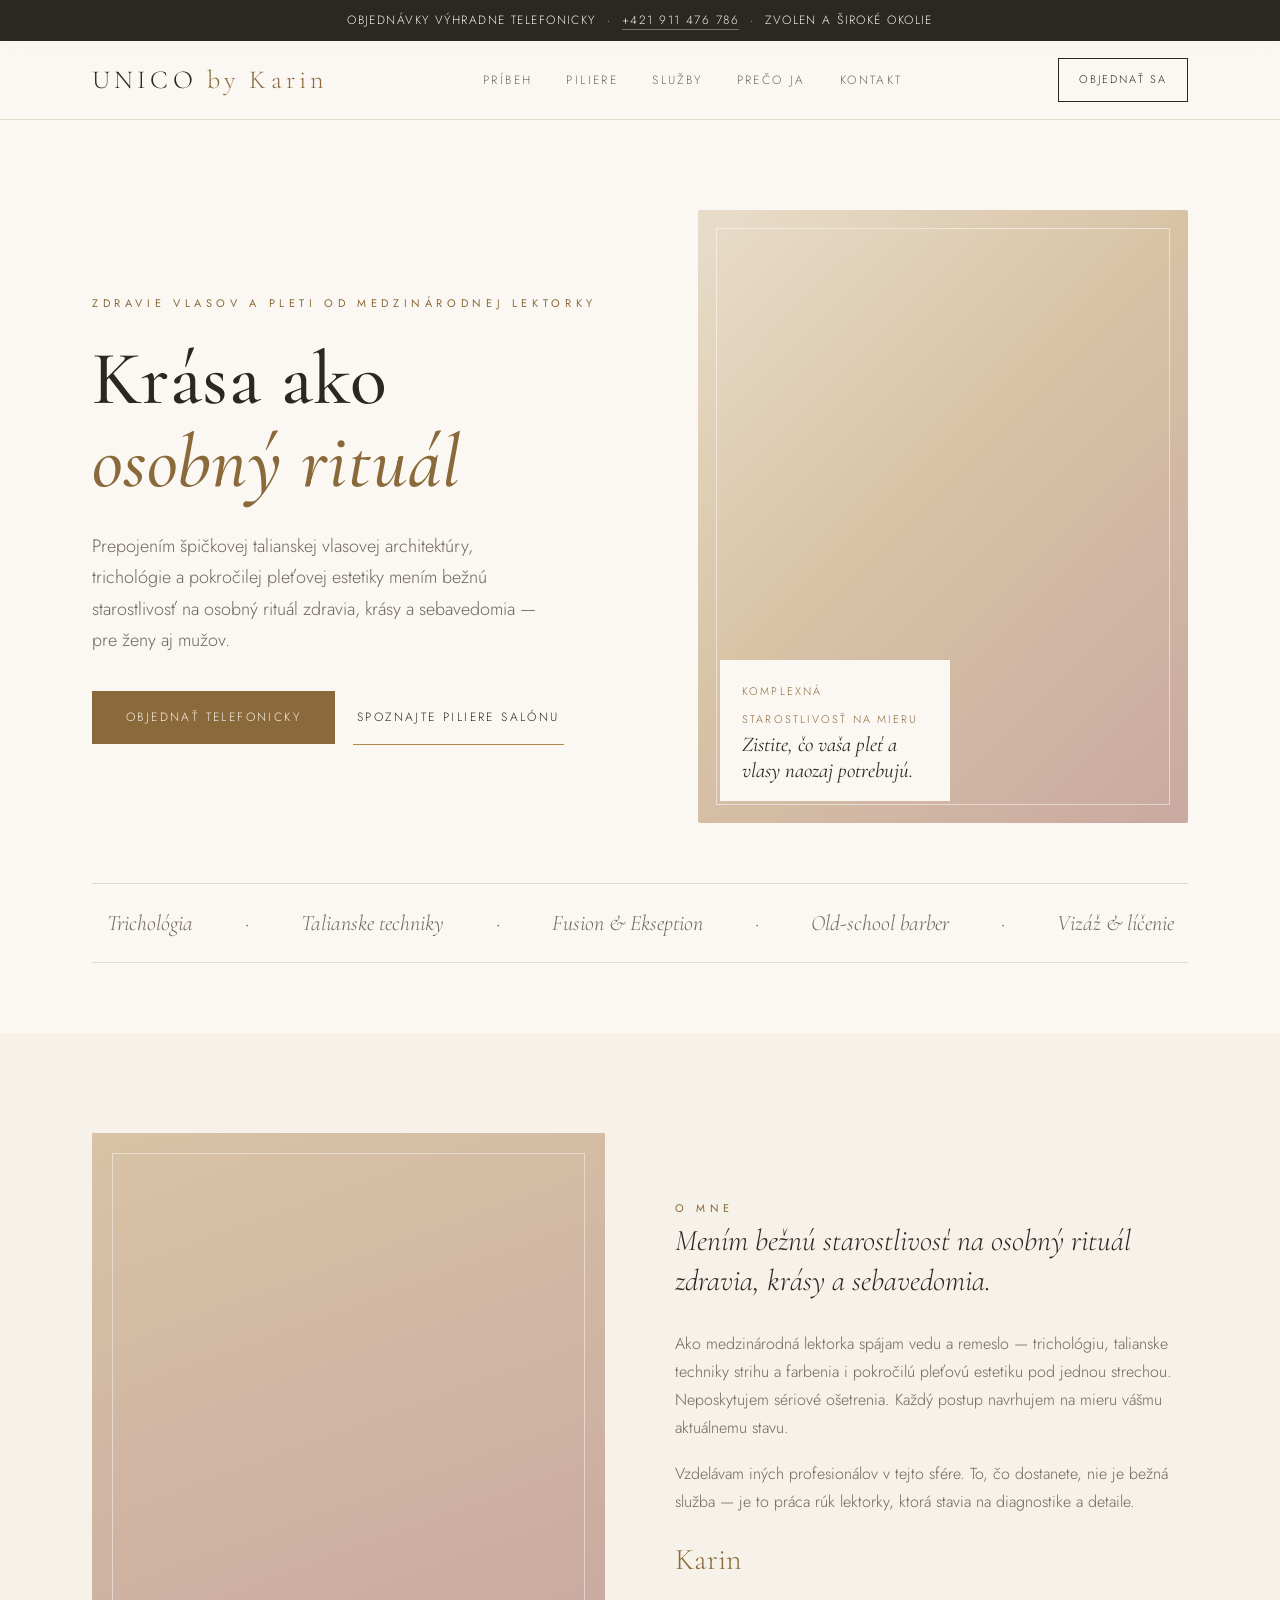
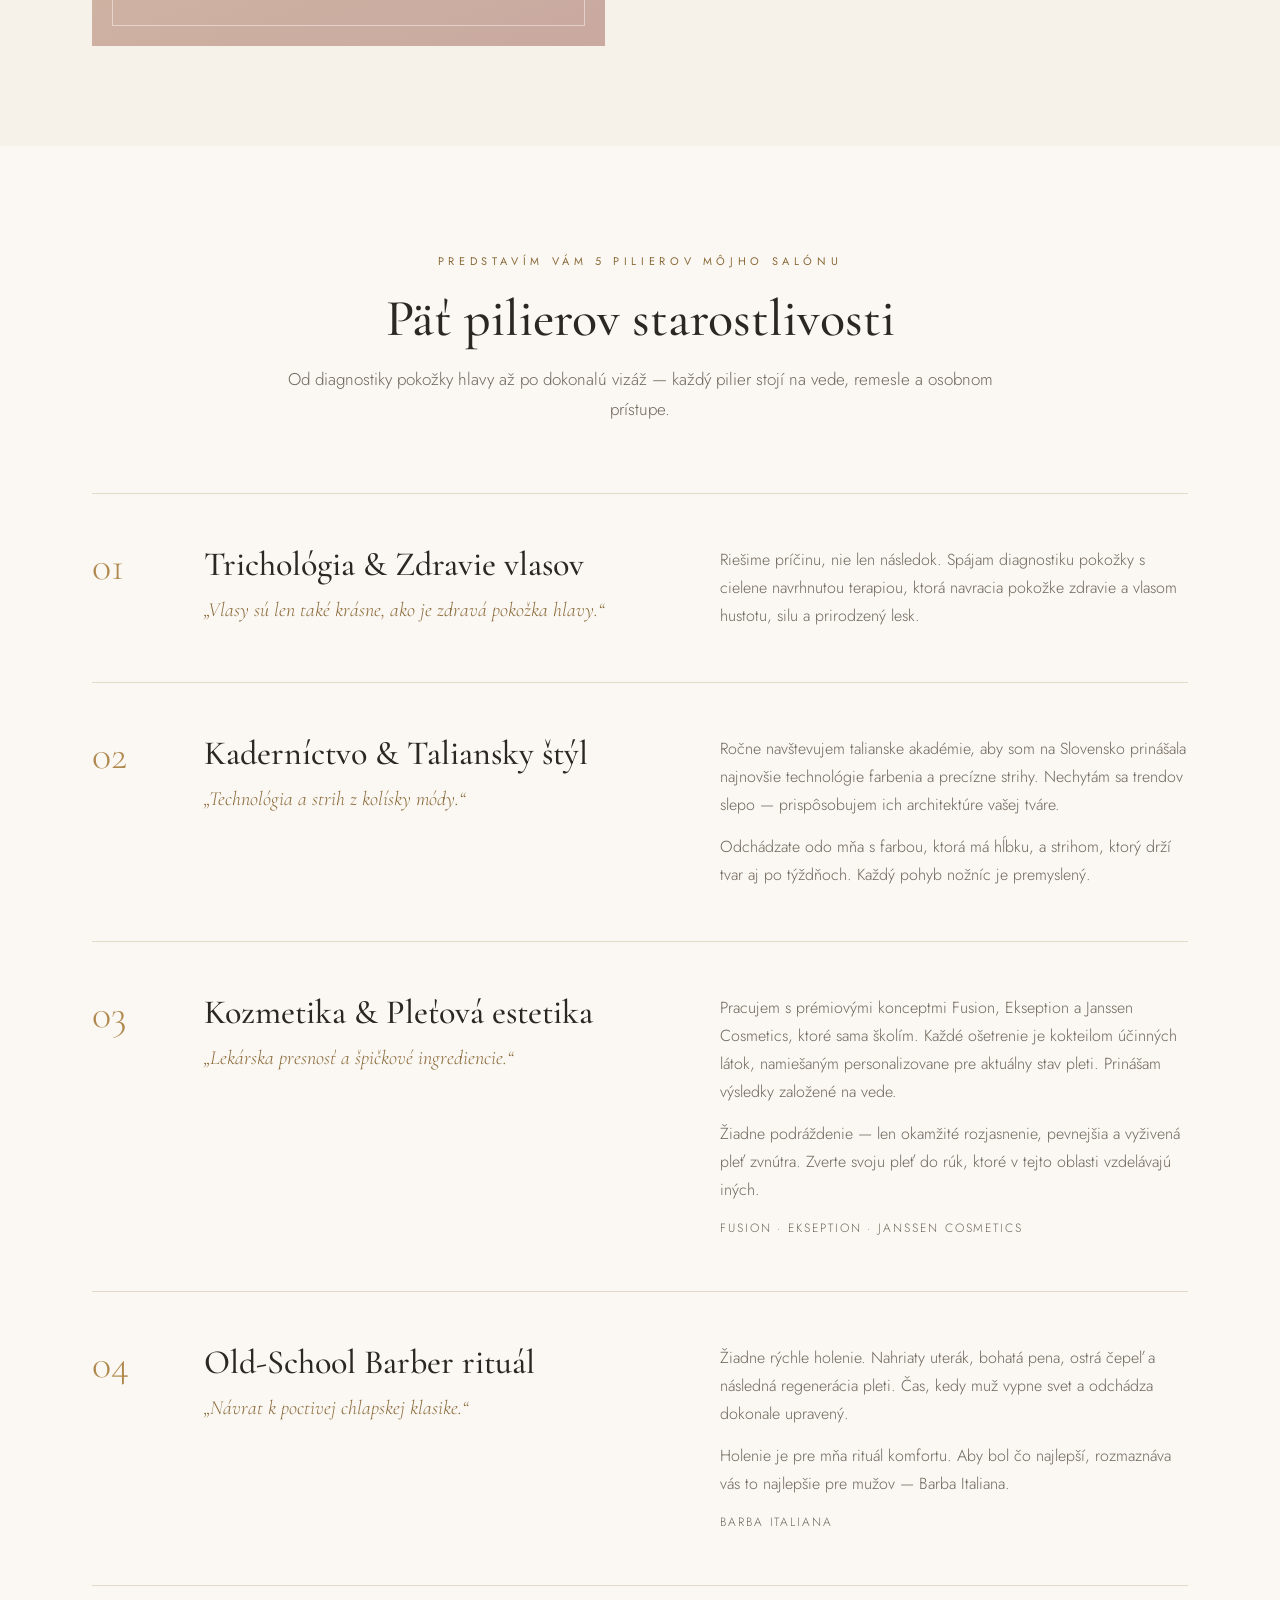
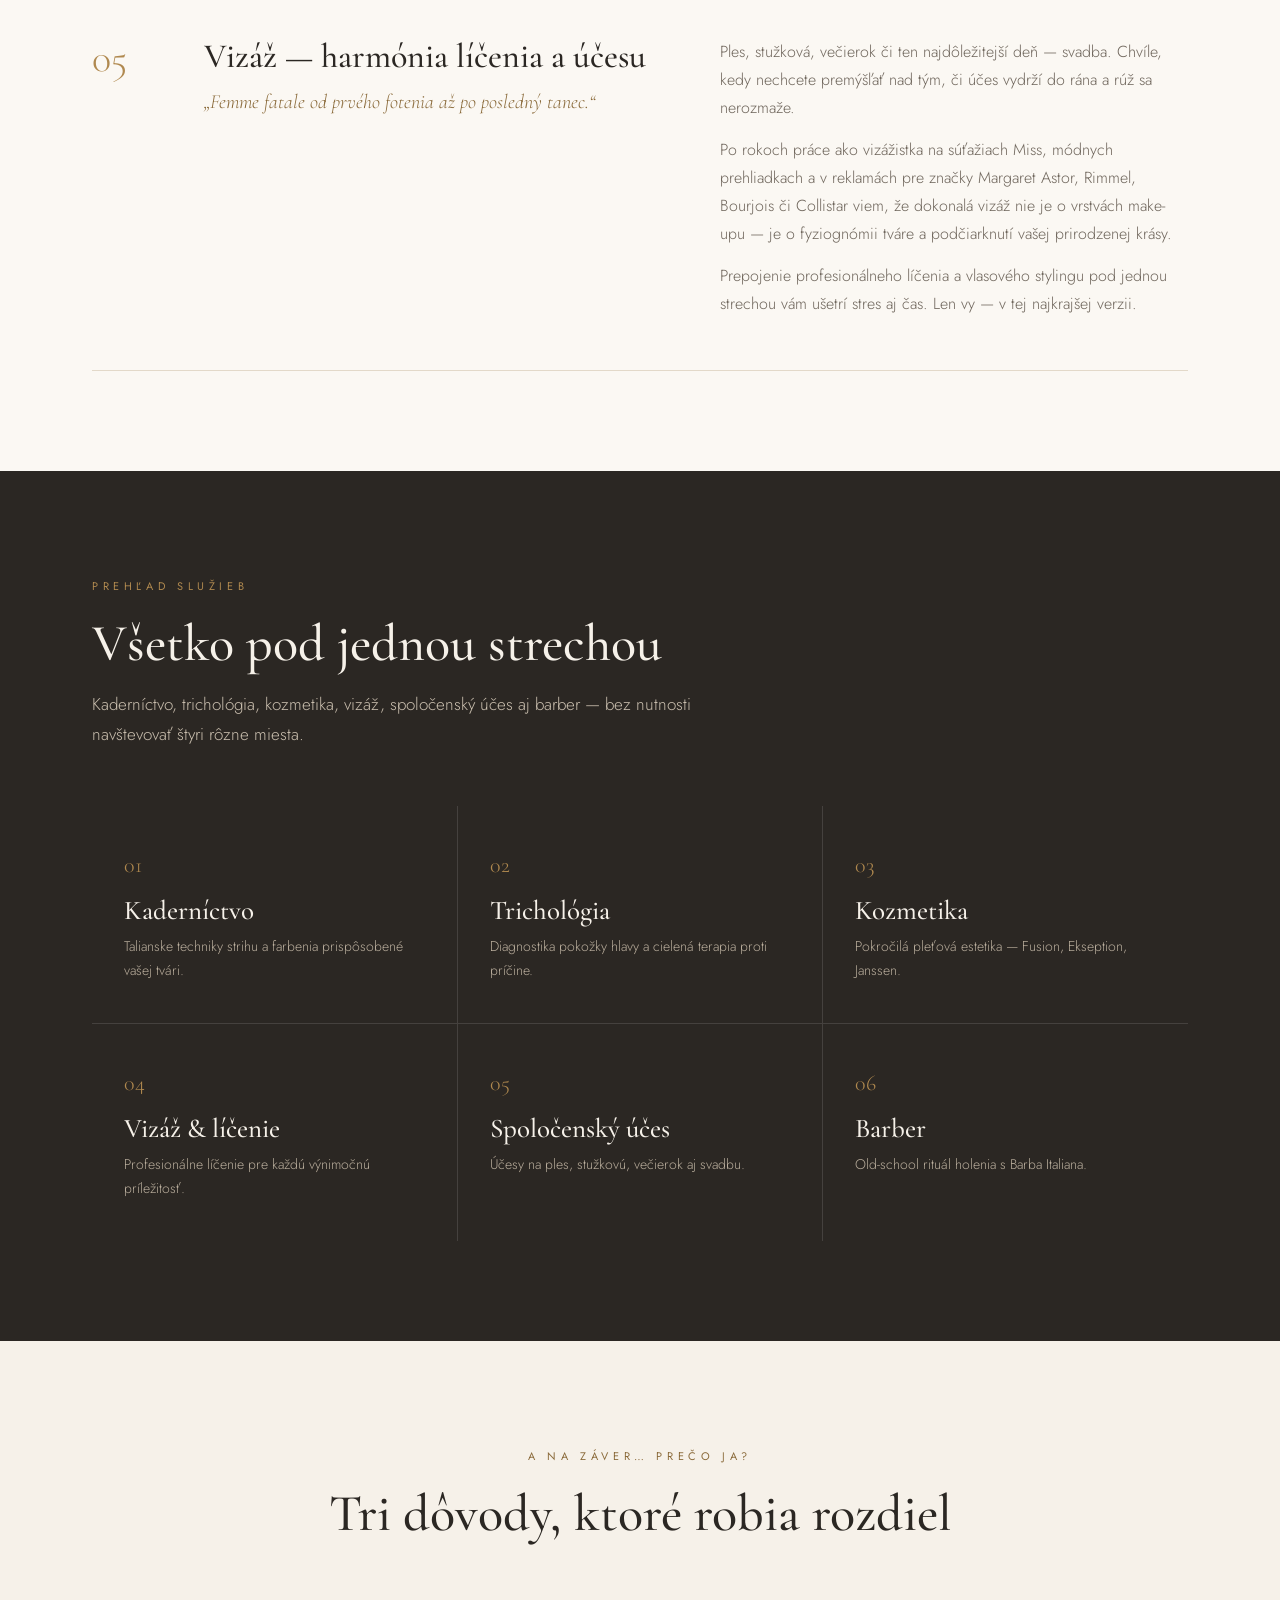
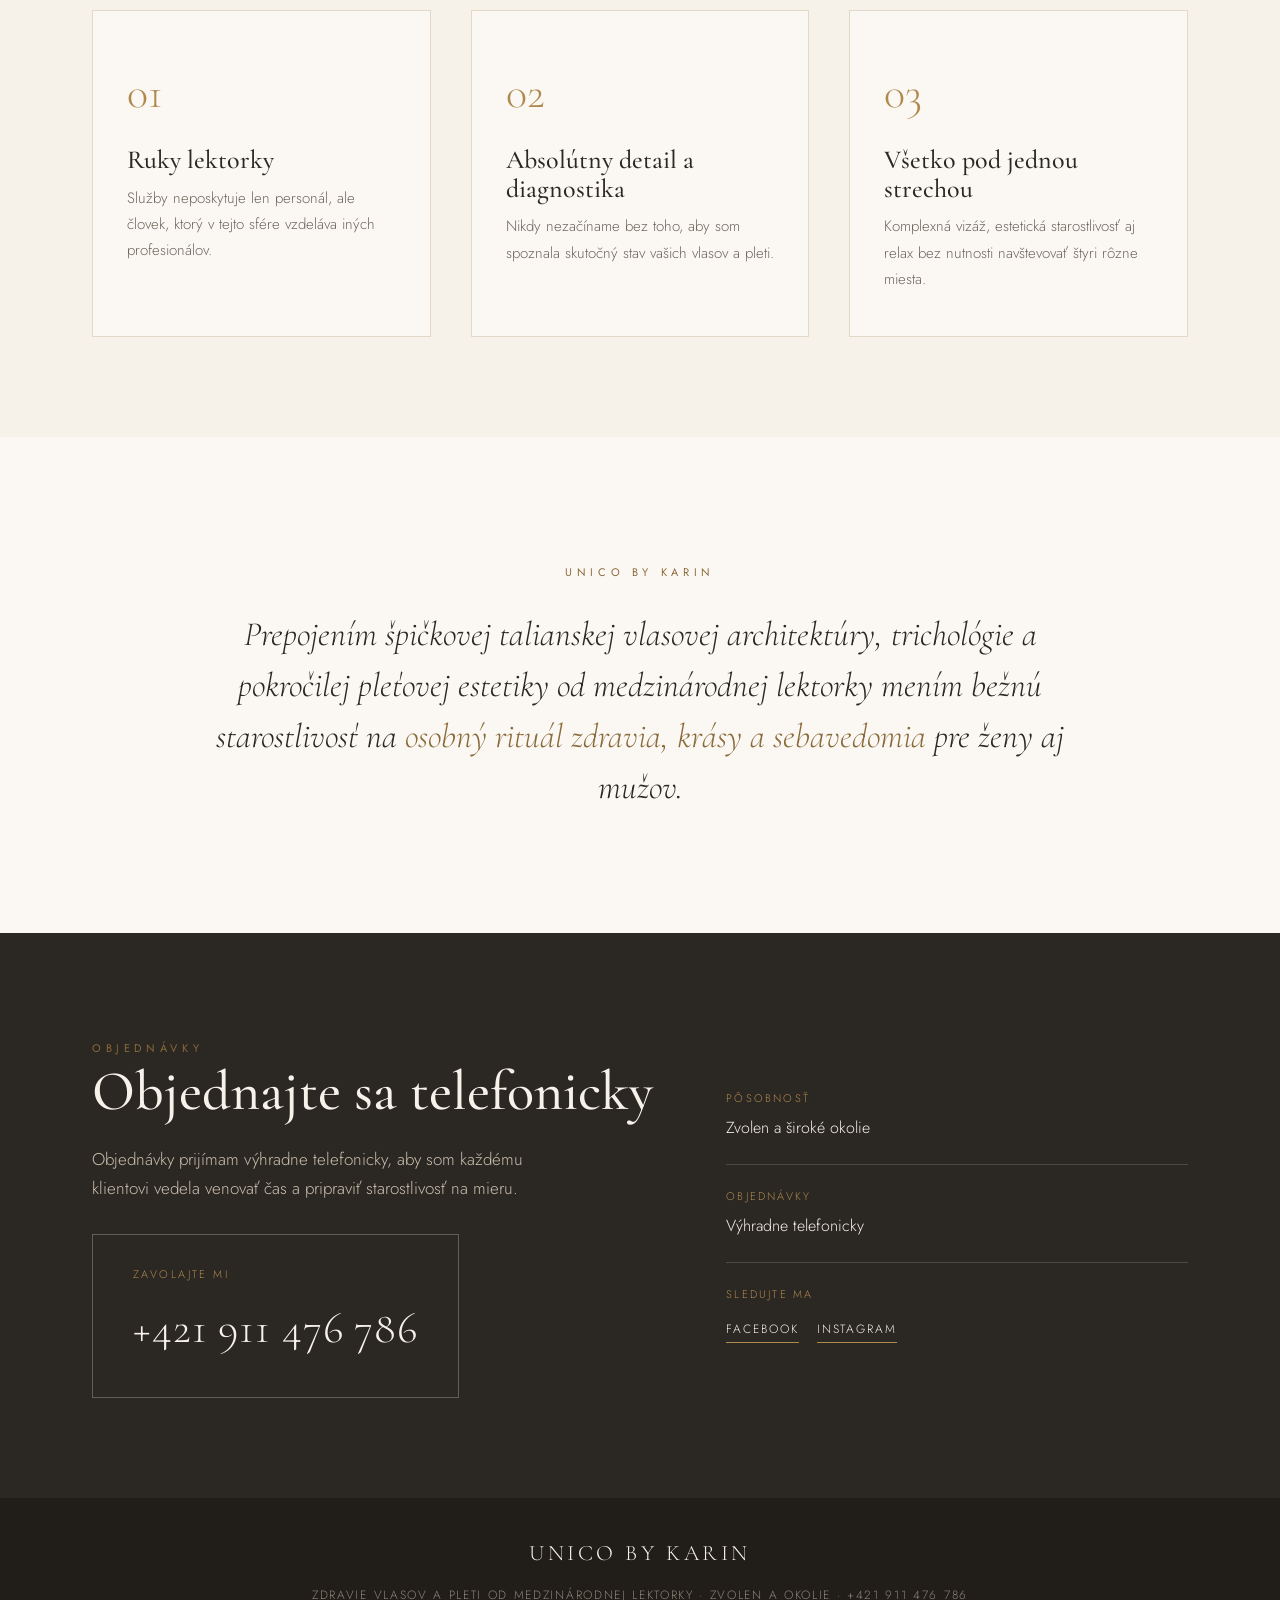
==== navrh-1/index.html @ 933bd424 "UNICO by Karin — rozcestník + 3 návrhy webu" ====
<!DOCTYPE html>
<html lang="sk">
<head>
<meta charset="UTF-8">
<meta name="viewport" content="width=device-width, initial-scale=1.0">
<title>UNICO by Karin — Zdravie vlasov a pleti od medzinárodnej lektorky</title>
<link rel="preconnect" href="https://fonts.googleapis.com">
<link rel="preconnect" href="https://fonts.gstatic.com" crossorigin>
<link href="https://fonts.googleapis.com/css2?family=Cormorant+Garamond:ital,wght@0,400;0,500;0,600;1,400;1,500&family=Jost:wght@300;400;500&display=swap" rel="stylesheet">
<style>
  :root{
    --cream:#f6f1e9;
    --paper:#fbf8f3;
    --ink:#2b2723;
    --soft:#6f665c;
    --gold:#b0894f;
    --gold-deep:#8a6a3a;
    --line:#e3d9c9;
    --rose:#c9a9a0;
  }
  *{margin:0;padding:0;box-sizing:border-box}
  html{scroll-behavior:smooth}
  body{
    font-family:'Jost',sans-serif;
    background:var(--paper);
    color:var(--ink);
    font-weight:300;
    line-height:1.75;
    -webkit-font-smoothing:antialiased;
  }
  h1,h2,h3,h4{font-family:'Cormorant Garamond',serif;font-weight:500;line-height:1.1}
  .serif-i{font-family:'Cormorant Garamond',serif;font-style:italic;font-weight:400}
  a{color:inherit;text-decoration:none}
  .wrap{max-width:1160px;margin:0 auto;padding:0 32px}
  .eyebrow{
    font-size:11px;letter-spacing:.42em;text-transform:uppercase;
    color:var(--gold-deep);font-weight:400;
  }

  /* top bar */
  .topbar{
    background:var(--ink);color:var(--cream);
    font-size:12px;letter-spacing:.12em;text-transform:uppercase;
    text-align:center;padding:10px 20px;
  }
  .topbar a{color:var(--cream);border-bottom:1px solid rgba(255,255,255,.35)}

  /* nav */
  nav{
    position:sticky;top:0;z-index:50;
    background:rgba(251,248,243,.9);backdrop-filter:blur(10px);
    border-bottom:1px solid var(--line);
  }
  .nav-in{display:flex;align-items:center;justify-content:space-between;height:78px}
  .brand{font-family:'Cormorant Garamond',serif;font-size:26px;letter-spacing:.16em}
  .brand span{color:var(--gold-deep)}
  .nav-links{display:flex;gap:34px;font-size:12px;letter-spacing:.2em;text-transform:uppercase}
  .nav-links a{color:var(--soft);transition:color .3s}
  .nav-links a:hover{color:var(--gold-deep)}
  .nav-cta{
    border:1px solid var(--ink);padding:11px 20px;font-size:11px;
    letter-spacing:.18em;text-transform:uppercase;transition:.3s;
  }
  .nav-cta:hover{background:var(--ink);color:var(--cream)}
  .burger{display:none}

  /* hero */
  .hero{padding:90px 0 70px;position:relative;overflow:hidden}
  .hero-grid{display:grid;grid-template-columns:1.05fr .95fr;gap:64px;align-items:center}
  .hero h1{font-size:76px;letter-spacing:.01em;margin:22px 0 26px}
  .hero h1 em{color:var(--gold-deep)}
  .hero p.lead{font-size:18px;color:var(--soft);max-width:460px;margin-bottom:34px}
  .hero-actions{display:flex;gap:18px;align-items:center;flex-wrap:wrap}
  .btn{
    display:inline-block;background:var(--gold-deep);color:var(--cream);
    padding:16px 34px;font-size:12px;letter-spacing:.2em;text-transform:uppercase;
    transition:.35s;
  }
  .btn:hover{background:var(--ink)}
  .btn-ghost{
    padding:16px 4px;font-size:12px;letter-spacing:.2em;text-transform:uppercase;
    color:var(--ink);border-bottom:1px solid var(--gold);
  }
  .hero-img{
    position:relative;aspect-ratio:4/5;border-radius:2px;overflow:hidden;
    background:
      linear-gradient(135deg,#e9ddca 0%,#d8c3a6 45%,#c9a9a0 100%);
  }
  .hero-img .ornament{
    position:absolute;inset:18px;border:1px solid rgba(255,255,255,.5);
  }
  .hero-img .tag{
    position:absolute;left:22px;bottom:22px;background:var(--paper);
    padding:16px 22px;max-width:230px;
  }
  .hero-img .tag .serif-i{font-size:21px;display:block;line-height:1.25;color:var(--ink)}
  .hero-img .tag small{font-size:11px;letter-spacing:.2em;text-transform:uppercase;color:var(--gold-deep)}

  /* marquee strip */
  .strip{
    border-top:1px solid var(--line);border-bottom:1px solid var(--line);
    padding:20px 0;margin-top:60px;
    display:flex;justify-content:center;gap:52px;flex-wrap:wrap;
    font-family:'Cormorant Garamond',serif;font-style:italic;font-size:22px;color:var(--soft);
  }
  .strip span{color:var(--gold-deep)}

  /* section shell */
  section{padding:100px 0}
  .sec-head{max-width:660px;margin-bottom:56px}
  .sec-head h2{font-size:52px;margin:16px 0 18px}
  .sec-head p{color:var(--soft);font-size:17px}

  /* intro / about */
  .about{background:var(--cream)}
  .about-grid{display:grid;grid-template-columns:1fr 1fr;gap:70px;align-items:center}
  .about-img{aspect-ratio:1/1;background:linear-gradient(160deg,#d8c3a6,#c9a9a0);position:relative}
  .about-img .ornament{position:absolute;inset:20px;border:1px solid rgba(255,255,255,.45)}
  .about blockquote{
    font-family:'Cormorant Garamond',serif;font-style:italic;font-size:30px;
    line-height:1.35;color:var(--ink);margin:0 0 28px;
  }
  .about p{color:var(--soft);margin-bottom:18px}
  .signature{font-family:'Cormorant Garamond',serif;font-size:30px;color:var(--gold-deep);margin-top:10px}

  /* pillars */
  .pillars-head{text-align:center;max-width:720px;margin:0 auto 68px}
  .pillars-head h2{font-size:52px;margin:16px 0 18px}
  .pillars-head p{color:var(--soft);font-size:17px}
  .pillar{
    display:grid;grid-template-columns:64px 1fr 1fr;gap:48px;align-items:start;
    padding:52px 0;border-top:1px solid var(--line);
  }
  .pillar:last-child{border-bottom:1px solid var(--line)}
  .pillar .num{font-family:'Cormorant Garamond',serif;font-size:40px;color:var(--gold);line-height:1}
  .pillar h3{font-size:34px;margin-bottom:10px}
  .pillar .quote{font-family:'Cormorant Garamond',serif;font-style:italic;font-size:20px;color:var(--gold-deep);margin-bottom:0}
  .pillar .body p{color:var(--soft);margin-bottom:14px}
  .pillar .body p:last-child{margin-bottom:0}
  .brands-line{font-size:12px;letter-spacing:.16em;text-transform:uppercase;color:var(--gold-deep);margin-top:6px}

  /* services quick list */
  .services{background:var(--ink);color:var(--cream)}
  .services .sec-head h2{color:var(--cream)}
  .services .sec-head .eyebrow{color:var(--gold)}
  .services .sec-head p{color:#c9beae}
  .svc-grid{display:grid;grid-template-columns:repeat(3,1fr);gap:1px;background:rgba(255,255,255,.12)}
  .svc-cell{background:var(--ink);padding:40px 32px;transition:.4s}
  .svc-cell:hover{background:#332e28}
  .svc-cell .n{font-family:'Cormorant Garamond',serif;font-size:22px;color:var(--gold)}
  .svc-cell h4{font-size:27px;margin:12px 0 8px;color:var(--cream)}
  .svc-cell p{font-size:14px;color:#b9ad9c}

  /* why me */
  .why{background:var(--cream)}
  .why-grid{display:grid;grid-template-columns:repeat(3,1fr);gap:40px;margin-top:20px}
  .why-card{background:var(--paper);padding:44px 34px;border:1px solid var(--line)}
  .why-card .num{font-family:'Cormorant Garamond',serif;font-size:44px;color:var(--gold)}
  .why-card h4{font-size:26px;margin:14px 0 10px}
  .why-card p{color:var(--soft);font-size:15px}

  /* closing manifesto */
  .manifesto{text-align:center;padding:120px 0}
  .manifesto p{
    font-family:'Cormorant Garamond',serif;font-style:italic;font-size:34px;
    line-height:1.5;max-width:900px;margin:24px auto 0;color:var(--ink);
  }
  .manifesto p em{color:var(--gold-deep)}

  /* contact */
  .contact{background:var(--ink);color:var(--cream)}
  .contact-grid{display:grid;grid-template-columns:1.1fr .9fr;gap:70px;align-items:center}
  .contact h2{font-size:56px;color:var(--cream);margin-bottom:22px}
  .contact p{color:#c9beae;font-size:17px;margin-bottom:30px;max-width:440px}
  .phone-box{
    display:inline-flex;flex-direction:column;gap:6px;
    border:1px solid rgba(255,255,255,.25);padding:30px 40px;
  }
  .phone-box small{font-size:11px;letter-spacing:.22em;text-transform:uppercase;color:var(--gold)}
  .phone-box a{font-family:'Cormorant Garamond',serif;font-size:44px;letter-spacing:.02em}
  .contact-side .row{padding:22px 0;border-top:1px solid rgba(255,255,255,.16)}
  .contact-side .row:first-child{border-top:none}
  .contact-side .row small{font-size:11px;letter-spacing:.2em;text-transform:uppercase;color:var(--gold);display:block;margin-bottom:6px}
  .contact-side .row p{color:var(--cream);margin:0;font-size:16px}
  .socials{display:flex;gap:18px;margin-top:14px}
  .socials a{font-size:12px;letter-spacing:.16em;text-transform:uppercase;border-bottom:1px solid var(--gold);padding-bottom:2px}

  footer{background:#211d19;color:#8f8578;padding:36px 0;text-align:center;font-size:12px;letter-spacing:.14em;text-transform:uppercase}
  footer .brand{display:block;color:var(--cream);font-size:22px;margin-bottom:12px;letter-spacing:.16em}

  @media(max-width:900px){
    .nav-links,.nav-cta{display:none}
    .hero-grid,.about-grid,.contact-grid{grid-template-columns:1fr;gap:44px}
    .hero h1{font-size:54px}
    .pillar{grid-template-columns:1fr;gap:16px;padding:40px 0}
    .svc-grid,.why-grid{grid-template-columns:1fr}
    .sec-head h2,.pillars-head h2,.contact h2{font-size:40px}
    .manifesto p{font-size:26px}
  }
</style>
</head>
<body>

<div class="topbar">
  Objednávky výhradne telefonicky &nbsp;·&nbsp; <a href="tel:+421911476786">+421 911 476 786</a> &nbsp;·&nbsp; Zvolen a široké okolie
</div>

<nav>
  <div class="wrap nav-in">
    <div class="brand">UNICO <span>by Karin</span></div>
    <div class="nav-links">
      <a href="#pribeh">Príbeh</a>
      <a href="#piliere">Piliere</a>
      <a href="#sluzby">Služby</a>
      <a href="#preco">Prečo ja</a>
      <a href="#kontakt">Kontakt</a>
    </div>
    <a href="tel:+421911476786" class="nav-cta">Objednať sa</a>
  </div>
</nav>

<header class="hero">
  <div class="wrap hero-grid">
    <div>
      <span class="eyebrow">Zdravie vlasov a pleti od medzinárodnej lektorky</span>
      <h1>Krása ako<br><em>osobný rituál</em></h1>
      <p class="lead">Prepojením špičkovej talianskej vlasovej architektúry, trichológie a pokročilej pleťovej estetiky mením bežnú starostlivosť na osobný rituál zdravia, krásy a sebavedomia — pre ženy aj mužov.</p>
      <div class="hero-actions">
        <a href="tel:+421911476786" class="btn">Objednať telefonicky</a>
        <a href="#piliere" class="btn-ghost">Spoznajte piliere salónu</a>
      </div>
    </div>
    <div class="hero-img">
      <div class="ornament"></div>
      <div class="tag">
        <small>Komplexná starostlivosť na mieru</small>
        <span class="serif-i">Zistite, čo vaša pleť a vlasy naozaj potrebujú.</span>
      </div>
    </div>
  </div>

  <div class="wrap">
    <div class="strip">
      <div>Trichológia</div><span>·</span>
      <div>Talianske techniky</div><span>·</span>
      <div>Fusion &amp; Ekseption</div><span>·</span>
      <div>Old-school barber</div><span>·</span>
      <div>Vizáž &amp; líčenie</div>
    </div>
  </div>
</header>

<section class="about" id="pribeh">
  <div class="wrap about-grid">
    <div class="about-img"><div class="ornament"></div></div>
    <div>
      <span class="eyebrow">O mne</span>
      <blockquote>Mením bežnú starostlivosť na osobný rituál zdravia, krásy a sebavedomia.</blockquote>
      <p>Ako medzinárodná lektorka spájam vedu a remeslo — trichológiu, talianske techniky strihu a farbenia i pokročilú pleťovú estetiku pod jednou strechou. Neposkytujem sériové ošetrenia. Každý postup navrhujem na mieru vášmu aktuálnemu stavu.</p>
      <p>Vzdelávam iných profesionálov v tejto sfére. To, čo dostanete, nie je bežná služba — je to práca rúk lektorky, ktorá stavia na diagnostike a detaile.</p>
      <div class="signature">Karin</div>
    </div>
  </div>
</section>

<section id="piliere">
  <div class="wrap">
    <div class="pillars-head">
      <span class="eyebrow">Predstavím vám 5 pilierov môjho salónu</span>
      <h2>Päť pilierov starostlivosti</h2>
      <p>Od diagnostiky pokožky hlavy až po dokonalú vizáž — každý pilier stojí na vede, remesle a osobnom prístupe.</p>
    </div>

    <div class="pillar">
      <div class="num">01</div>
      <div>
        <h3>Trichológia &amp; Zdravie vlasov</h3>
        <p class="quote">„Vlasy sú len také krásne, ako je zdravá pokožka hlavy.“</p>
      </div>
      <div class="body">
        <p>Riešime príčinu, nie len následok. Spájam diagnostiku pokožky s cielene navrhnutou terapiou, ktorá navracia pokožke zdravie a vlasom hustotu, silu a prirodzený lesk.</p>
      </div>
    </div>

    <div class="pillar">
      <div class="num">02</div>
      <div>
        <h3>Kaderníctvo &amp; Taliansky štýl</h3>
        <p class="quote">„Technológia a strih z kolísky módy.“</p>
      </div>
      <div class="body">
        <p>Ročne navštevujem talianske akadémie, aby som na Slovensko prinášala najnovšie technológie farbenia a precízne strihy. Nechytám sa trendov slepo — prispôsobujem ich architektúre vašej tváre.</p>
        <p>Odchádzate odo mňa s farbou, ktorá má hĺbku, a strihom, ktorý drží tvar aj po týždňoch. Každý pohyb nožníc je premyslený.</p>
      </div>
    </div>

    <div class="pillar">
      <div class="num">03</div>
      <div>
        <h3>Kozmetika &amp; Pleťová estetika</h3>
        <p class="quote">„Lekárska presnosť a špičkové ingrediencie.“</p>
      </div>
      <div class="body">
        <p>Pracujem s prémiovými konceptmi Fusion, Ekseption a Janssen Cosmetics, ktoré sama školím. Každé ošetrenie je kokteilom účinných látok, namiešaným personalizovane pre aktuálny stav pleti. Prinášam výsledky založené na vede.</p>
        <p>Žiadne podráždenie — len okamžité rozjasnenie, pevnejšia a vyživená pleť zvnútra. Zverte svoju pleť do rúk, ktoré v tejto oblasti vzdelávajú iných.</p>
        <p class="brands-line">Fusion · Ekseption · Janssen Cosmetics</p>
      </div>
    </div>

    <div class="pillar">
      <div class="num">04</div>
      <div>
        <h3>Old-School Barber rituál</h3>
        <p class="quote">„Návrat k poctivej chlapskej klasike.“</p>
      </div>
      <div class="body">
        <p>Žiadne rýchle holenie. Nahriaty uterák, bohatá pena, ostrá čepeľ a následná regenerácia pleti. Čas, kedy muž vypne svet a odchádza dokonale upravený.</p>
        <p>Holenie je pre mňa rituál komfortu. Aby bol čo najlepší, rozmaznáva vás to najlepšie pre mužov — Barba Italiana.</p>
        <p class="brands-line">Barba Italiana</p>
      </div>
    </div>

    <div class="pillar">
      <div class="num">05</div>
      <div>
        <h3>Vizáž — harmónia líčenia a účesu</h3>
        <p class="quote">„Femme fatale od prvého fotenia až po posledný tanec.“</p>
      </div>
      <div class="body">
        <p>Ples, stužková, večierok či ten najdôležitejší deň — svadba. Chvíle, kedy nechcete premýšľať nad tým, či účes vydrží do rána a rúž sa nerozmaže.</p>
        <p>Po rokoch práce ako vizážistka na súťažiach Miss, módnych prehliadkach a v reklamách pre značky Margaret Astor, Rimmel, Bourjois či Collistar viem, že dokonalá vizáž nie je o vrstvách make-upu — je o fyziognómii tváre a podčiarknutí vašej prirodzenej krásy.</p>
        <p>Prepojenie profesionálneho líčenia a vlasového stylingu pod jednou strechou vám ušetrí stres aj čas. Len vy — v tej najkrajšej verzii.</p>
      </div>
    </div>
  </div>
</section>

<section class="services" id="sluzby">
  <div class="wrap">
    <div class="sec-head">
      <span class="eyebrow">Prehľad služieb</span>
      <h2>Všetko pod jednou strechou</h2>
      <p>Kaderníctvo, trichológia, kozmetika, vizáž, spoločenský účes aj barber — bez nutnosti navštevovať štyri rôzne miesta.</p>
    </div>
    <div class="svc-grid">
      <div class="svc-cell"><div class="n">01</div><h4>Kaderníctvo</h4><p>Talianske techniky strihu a farbenia prispôsobené vašej tvári.</p></div>
      <div class="svc-cell"><div class="n">02</div><h4>Trichológia</h4><p>Diagnostika pokožky hlavy a cielená terapia proti príčine.</p></div>
      <div class="svc-cell"><div class="n">03</div><h4>Kozmetika</h4><p>Pokročilá pleťová estetika — Fusion, Ekseption, Janssen.</p></div>
      <div class="svc-cell"><div class="n">04</div><h4>Vizáž &amp; líčenie</h4><p>Profesionálne líčenie pre každú výnimočnú príležitosť.</p></div>
      <div class="svc-cell"><div class="n">05</div><h4>Spoločenský účes</h4><p>Účesy na ples, stužkovú, večierok aj svadbu.</p></div>
      <div class="svc-cell"><div class="n">06</div><h4>Barber</h4><p>Old-school rituál holenia s Barba Italiana.</p></div>
    </div>
  </div>
</section>

<section class="why" id="preco">
  <div class="wrap">
    <div class="pillars-head">
      <span class="eyebrow">A na záver… prečo ja?</span>
      <h2>Tri dôvody, ktoré robia rozdiel</h2>
    </div>
    <div class="why-grid">
      <div class="why-card">
        <div class="num">01</div>
        <h4>Ruky lektorky</h4>
        <p>Služby neposkytuje len personál, ale človek, ktorý v tejto sfére vzdeláva iných profesionálov.</p>
      </div>
      <div class="why-card">
        <div class="num">02</div>
        <h4>Absolútny detail a diagnostika</h4>
        <p>Nikdy nezačíname bez toho, aby som spoznala skutočný stav vašich vlasov a pleti.</p>
      </div>
      <div class="why-card">
        <div class="num">03</div>
        <h4>Všetko pod jednou strechou</h4>
        <p>Komplexná vizáž, estetická starostlivosť aj relax bez nutnosti navštevovať štyri rôzne miesta.</p>
      </div>
    </div>
  </div>
</section>

<section class="manifesto">
  <div class="wrap">
    <span class="eyebrow">UNICO by Karin</span>
    <p>Prepojením špičkovej talianskej vlasovej architektúry, trichológie a pokročilej pleťovej estetiky od medzinárodnej lektorky mením bežnú starostlivosť na <em>osobný rituál zdravia, krásy a sebavedomia</em> pre ženy aj mužov.</p>
  </div>
</section>

<section class="contact" id="kontakt">
  <div class="wrap contact-grid">
    <div>
      <span class="eyebrow">Objednávky</span>
      <h2>Objednajte sa telefonicky</h2>
      <p>Objednávky prijímam výhradne telefonicky, aby som každému klientovi vedela venovať čas a pripraviť starostlivosť na mieru.</p>
      <div class="phone-box">
        <small>Zavolajte mi</small>
        <a href="tel:+421911476786">+421 911 476 786</a>
      </div>
    </div>
    <div class="contact-side">
      <div class="row">
        <small>Pôsobnosť</small>
        <p>Zvolen a široké okolie</p>
      </div>
      <div class="row">
        <small>Objednávky</small>
        <p>Výhradne telefonicky</p>
      </div>
      <div class="row">
        <small>Sledujte ma</small>
        <div class="socials">
          <a href="https://www.facebook.com/p/Karin-Broczko-61581252053894/" target="_blank" rel="noopener">Facebook</a>
          <a href="https://www.instagram.com/karin_barbados" target="_blank" rel="noopener">Instagram</a>
        </div>
      </div>
    </div>
  </div>
</section>

<footer>
  <div class="wrap">
    <span class="brand">UNICO by Karin</span>
    Zdravie vlasov a pleti od medzinárodnej lektorky · Zvolen a okolie · +421 911 476 786
  </div>
</footer>

</body>
</html>
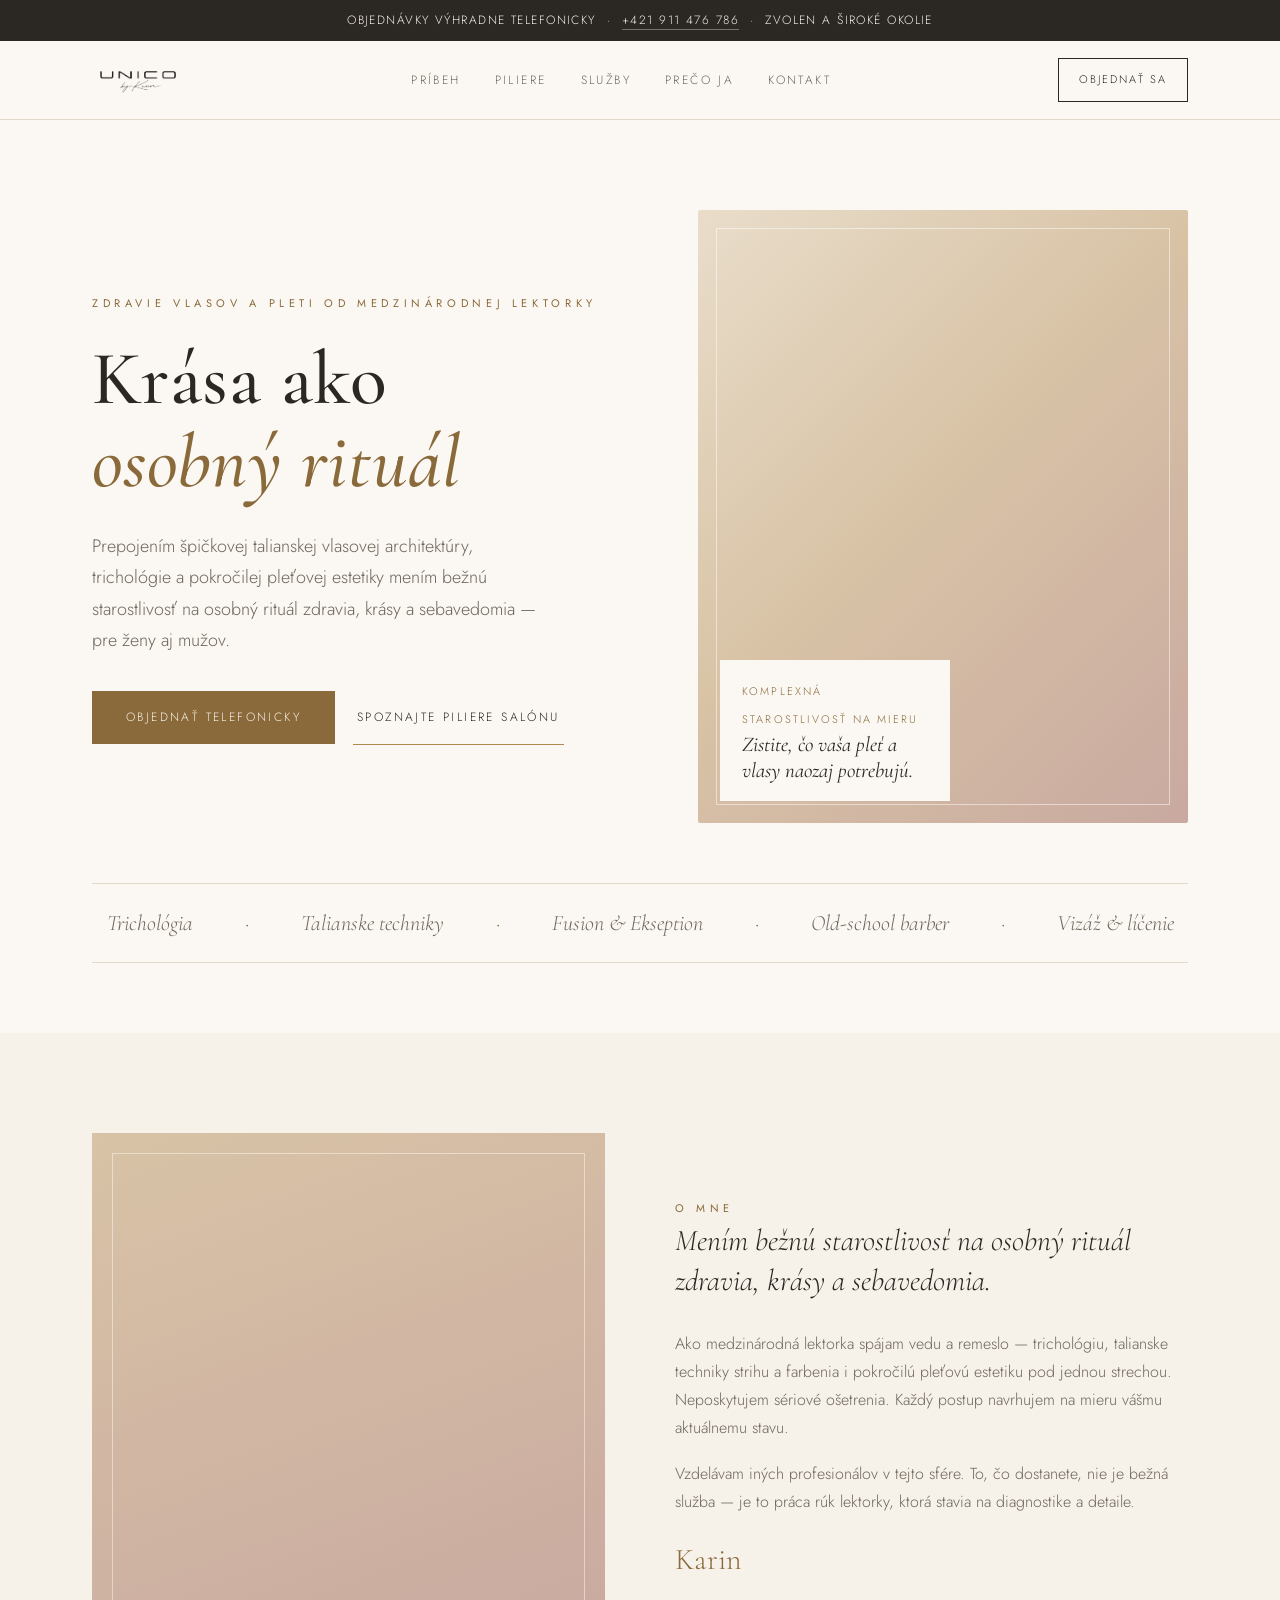
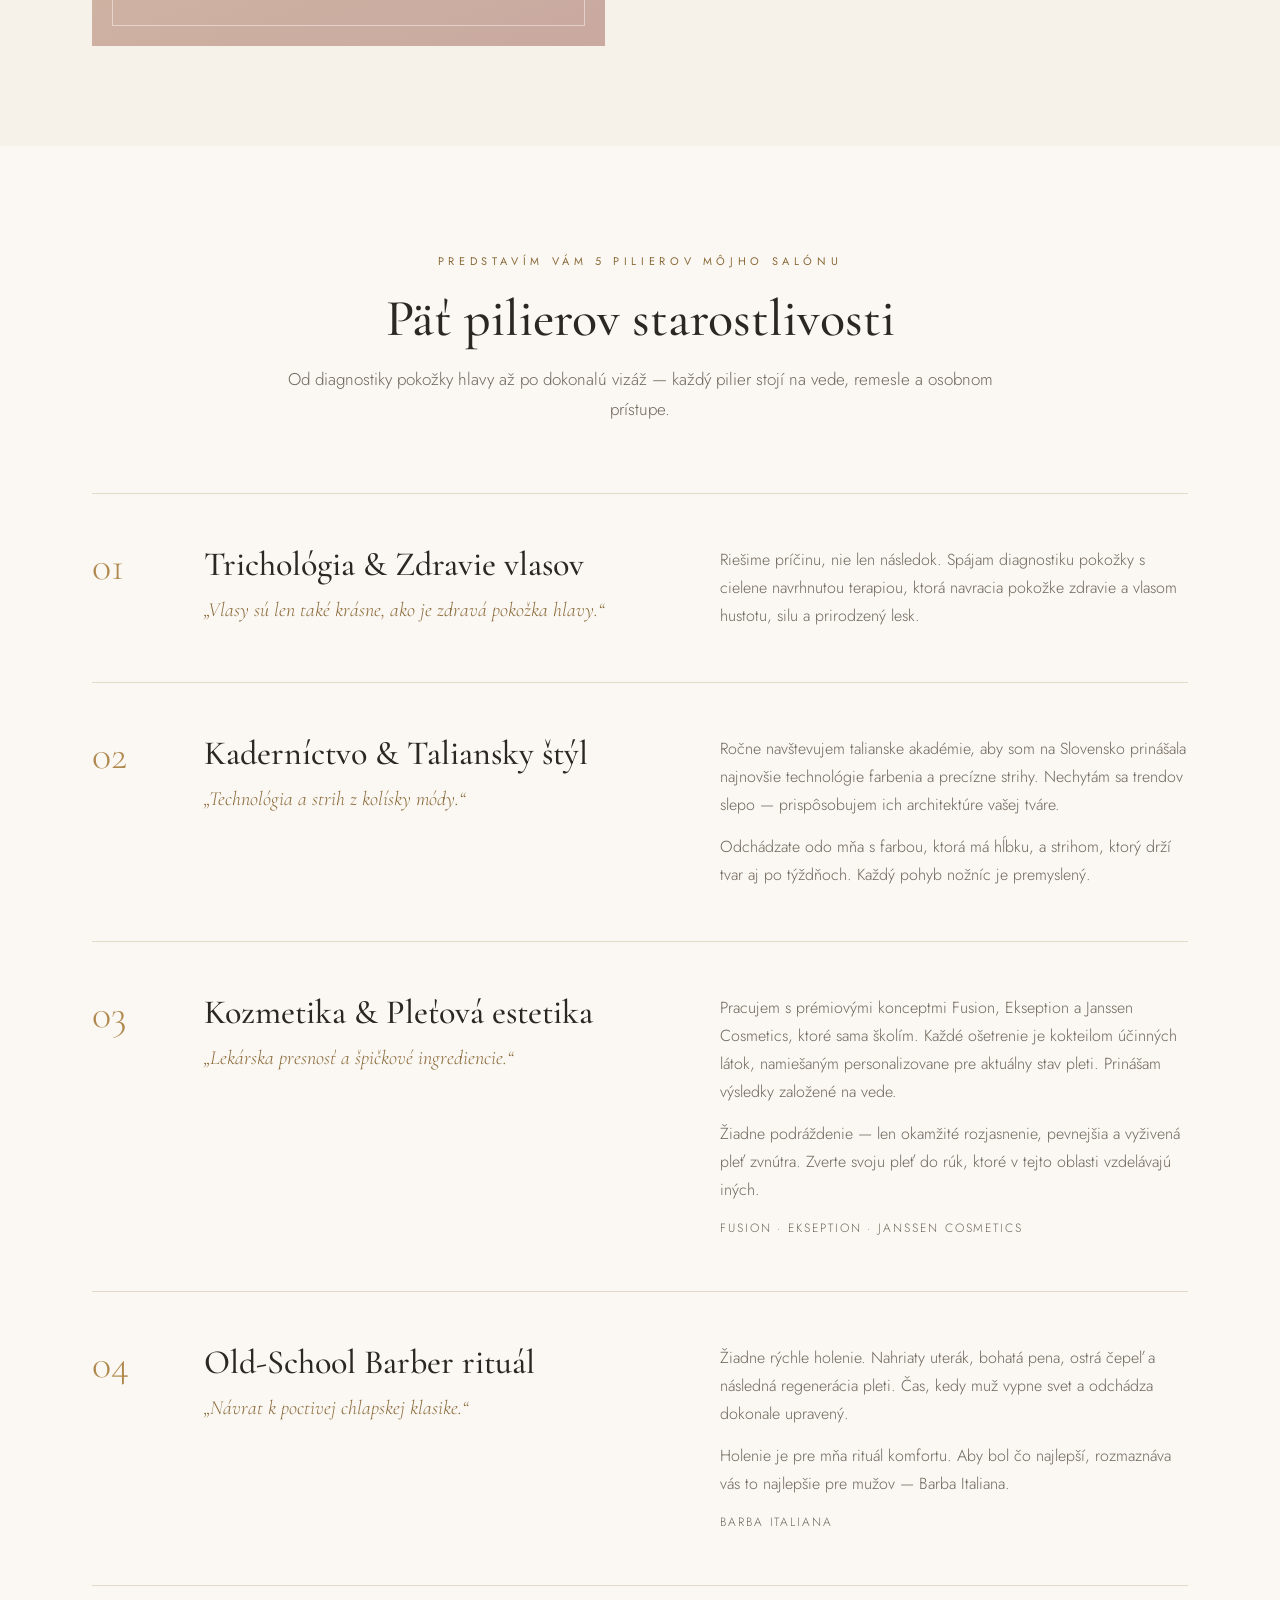
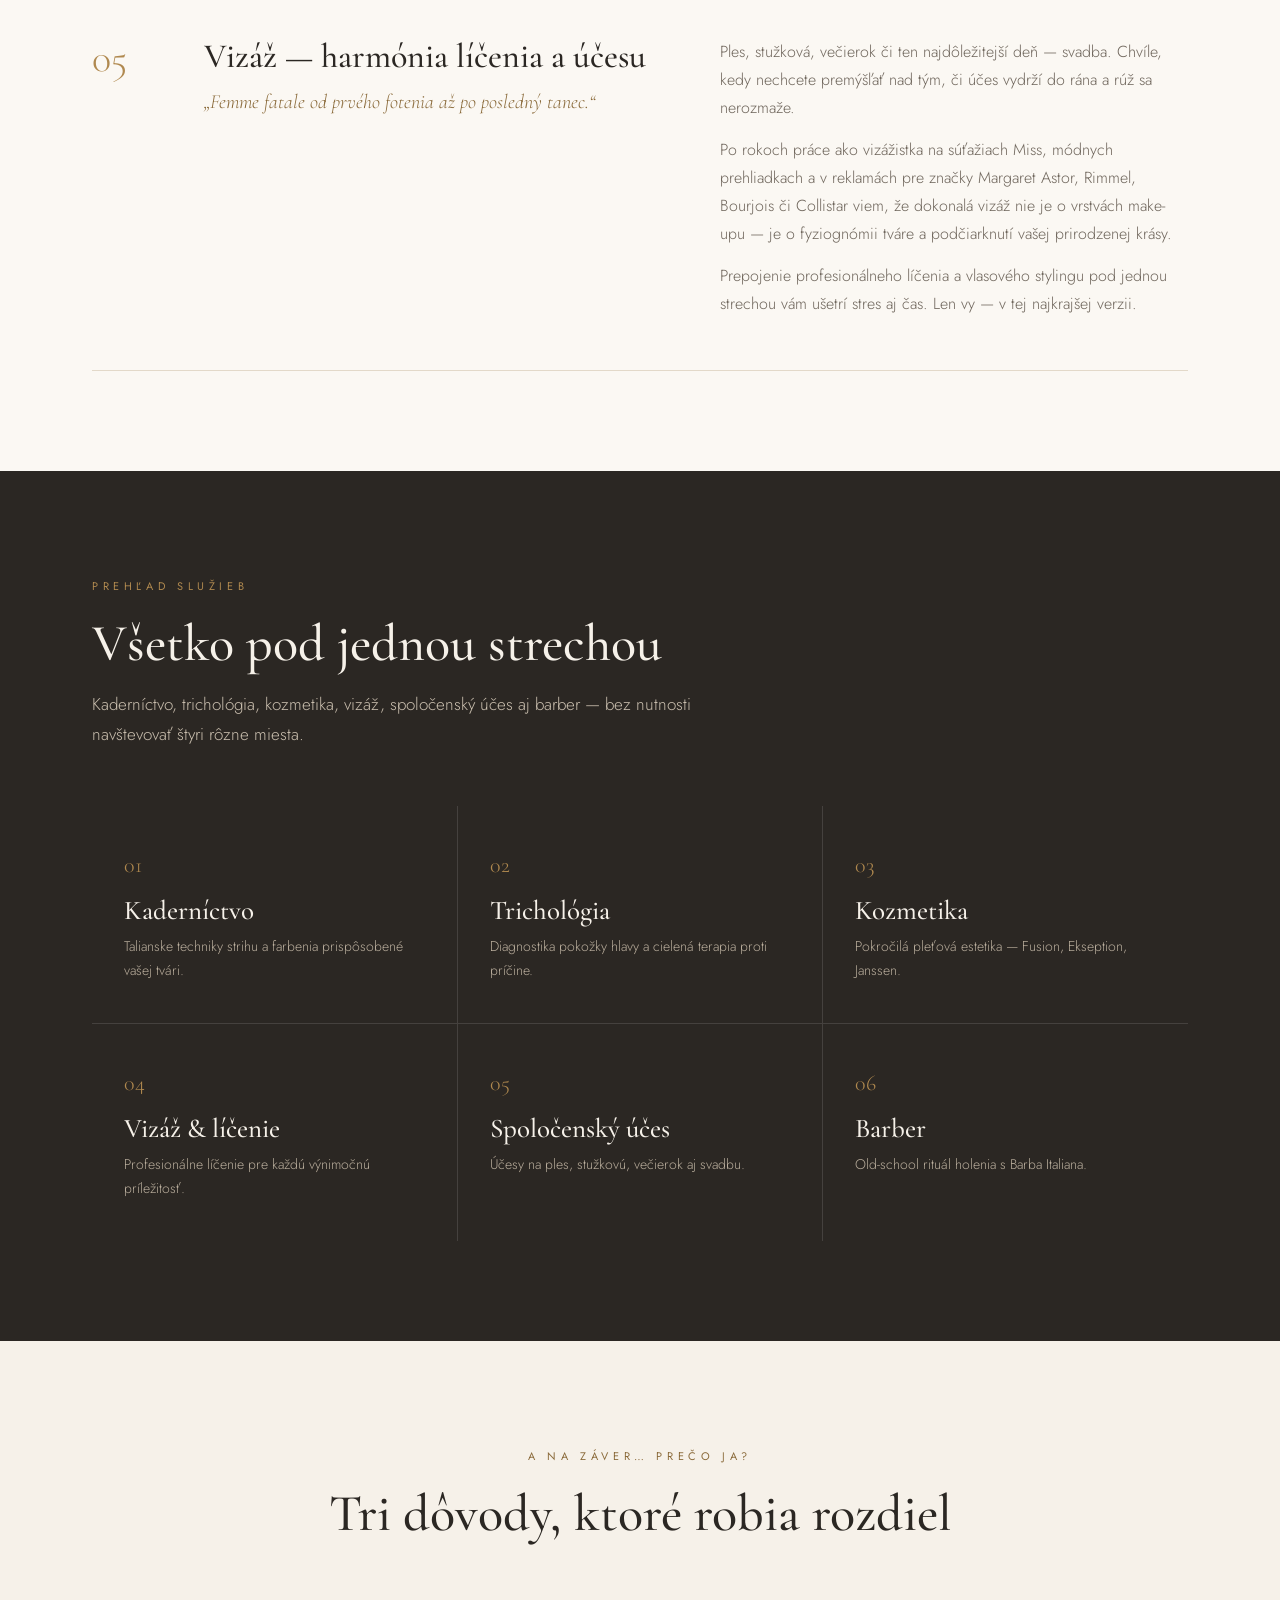
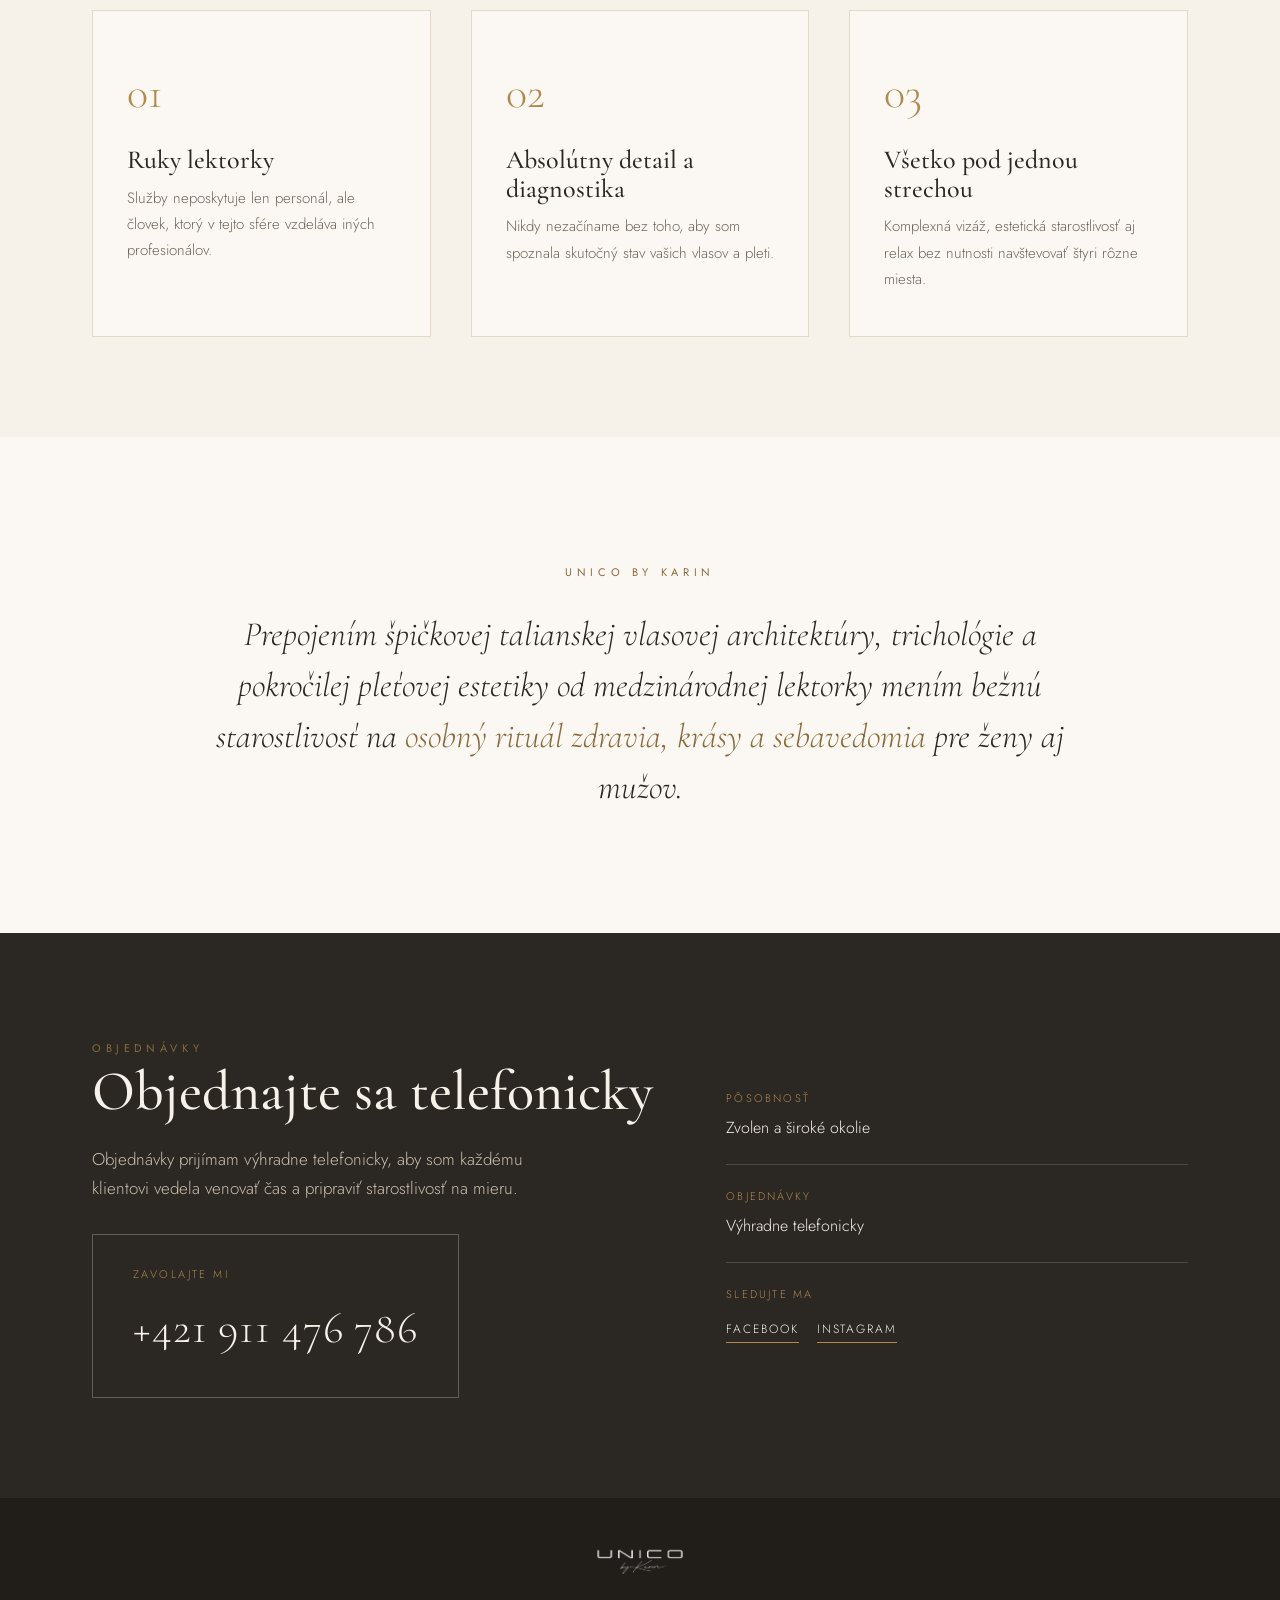
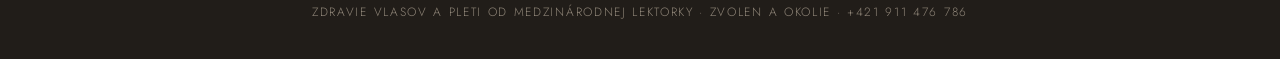
==== commit 7fd99fd8: "Pridané logo UNICO by Karin do navigácie a pätičky všetkých návrhov + rozcestníka" ====
--- a/navrh-1/index.html
+++ b/navrh-1/index.html
@@ -52,7 +52,8 @@
     border-bottom:1px solid var(--line);
   }
   .nav-in{display:flex;align-items:center;justify-content:space-between;height:78px}
-  .brand{font-family:'Cormorant Garamond',serif;font-size:26px;letter-spacing:.16em}
+  .brand{font-family:'Cormorant Garamond',serif;font-size:26px;letter-spacing:.16em;display:inline-flex;align-items:center}
+  .brand img{height:46px;width:auto;display:block}
   .brand span{color:var(--gold-deep)}
   .nav-links{display:flex;gap:34px;font-size:12px;letter-spacing:.2em;text-transform:uppercase}
   .nav-links a{color:var(--soft);transition:color .3s}
@@ -186,7 +187,8 @@
   .socials a{font-size:12px;letter-spacing:.16em;text-transform:uppercase;border-bottom:1px solid var(--gold);padding-bottom:2px}
 
   footer{background:#211d19;color:#8f8578;padding:36px 0;text-align:center;font-size:12px;letter-spacing:.14em;text-transform:uppercase}
-  footer .brand{display:block;color:var(--cream);font-size:22px;margin-bottom:12px;letter-spacing:.16em}
+  footer .brand{display:inline-flex;color:var(--cream);font-size:22px;margin-bottom:16px;letter-spacing:.16em}
+  footer .brand img{height:52px;width:auto;filter:brightness(0) invert(1);opacity:.92}
 
   @media(max-width:900px){
     .nav-links,.nav-cta{display:none}
@@ -207,7 +209,7 @@
 
 <nav>
   <div class="wrap nav-in">
-    <div class="brand">UNICO <span>by Karin</span></div>
+    <a href="#" class="brand" aria-label="UNICO by Karin"><img src="img/unico-logo.png" alt="UNICO by Karin"></a>
     <div class="nav-links">
       <a href="#pribeh">Príbeh</a>
       <a href="#piliere">Piliere</a>
@@ -419,7 +421,7 @@
 
 <footer>
   <div class="wrap">
-    <span class="brand">UNICO by Karin</span>
+    <span class="brand"><img src="img/unico-logo.png" alt="UNICO by Karin"></span><br>
     Zdravie vlasov a pleti od medzinárodnej lektorky · Zvolen a okolie · +421 911 476 786
   </div>
 </footer>
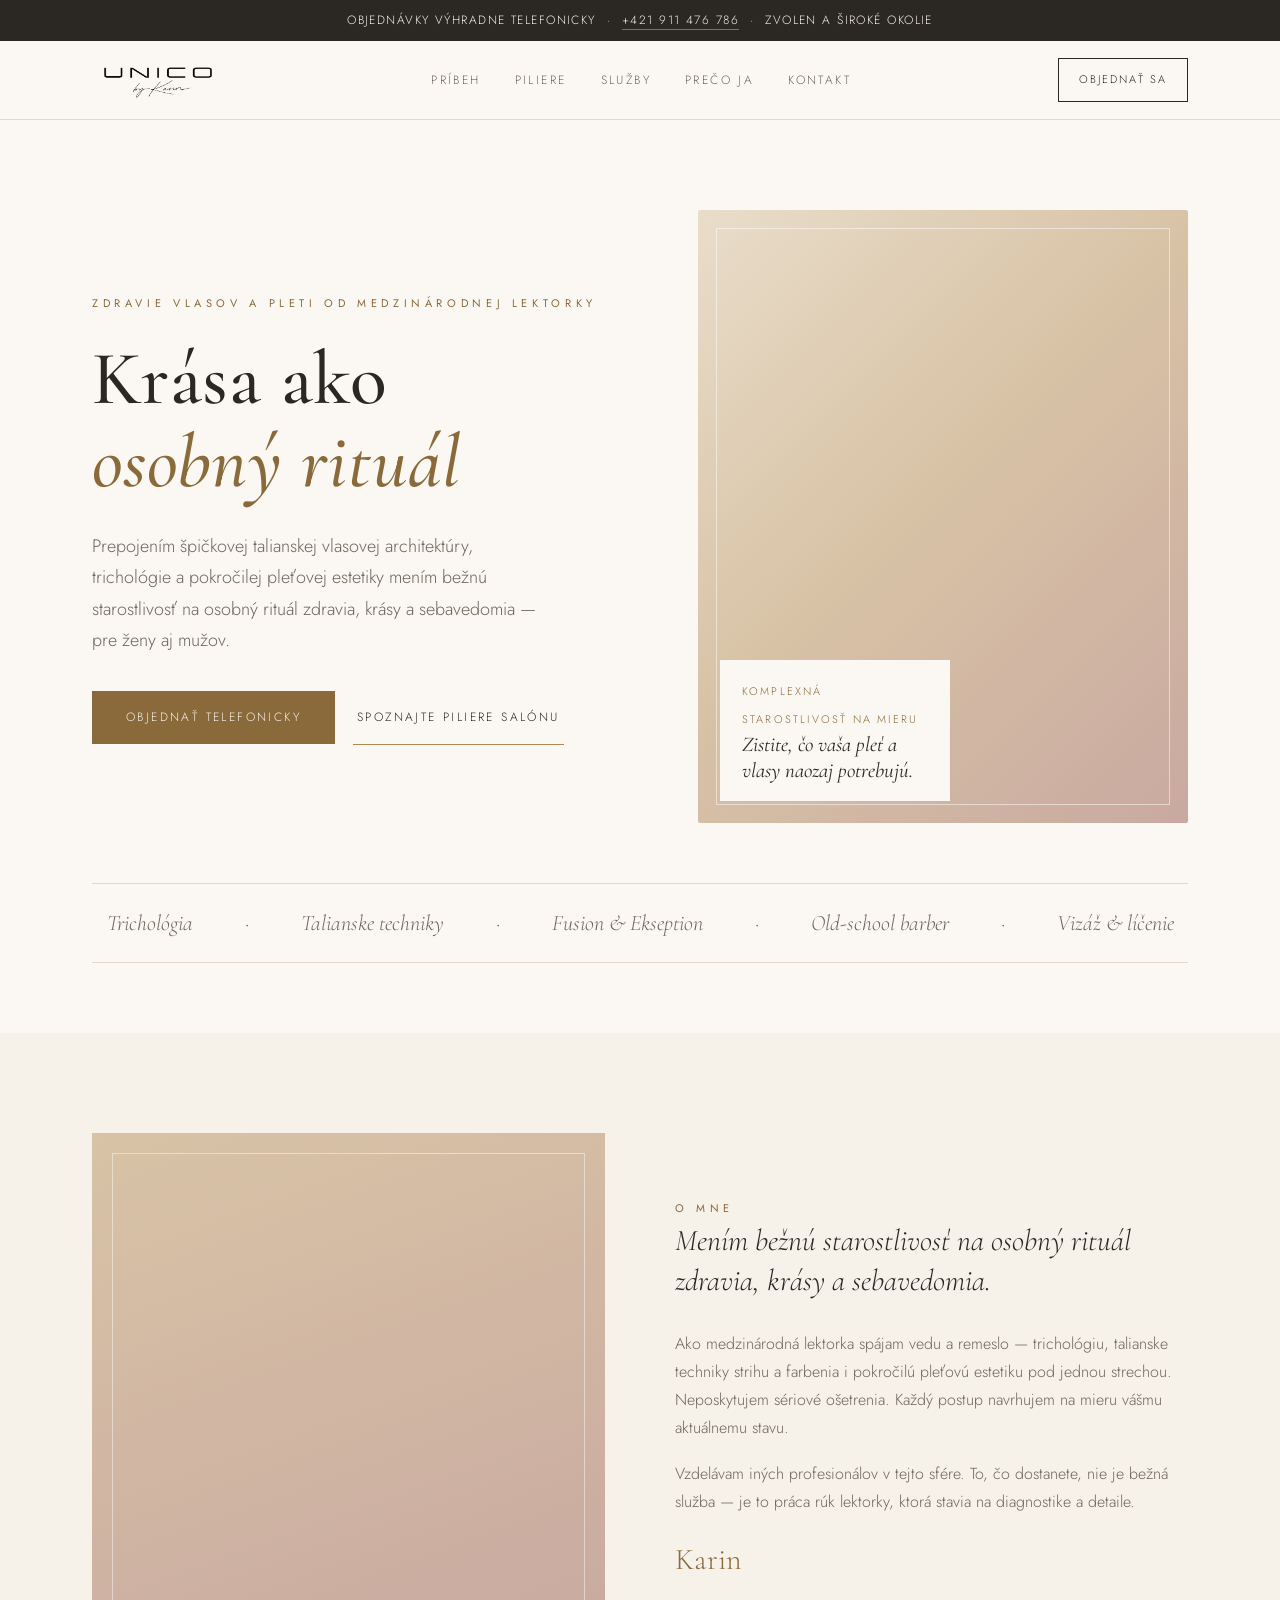
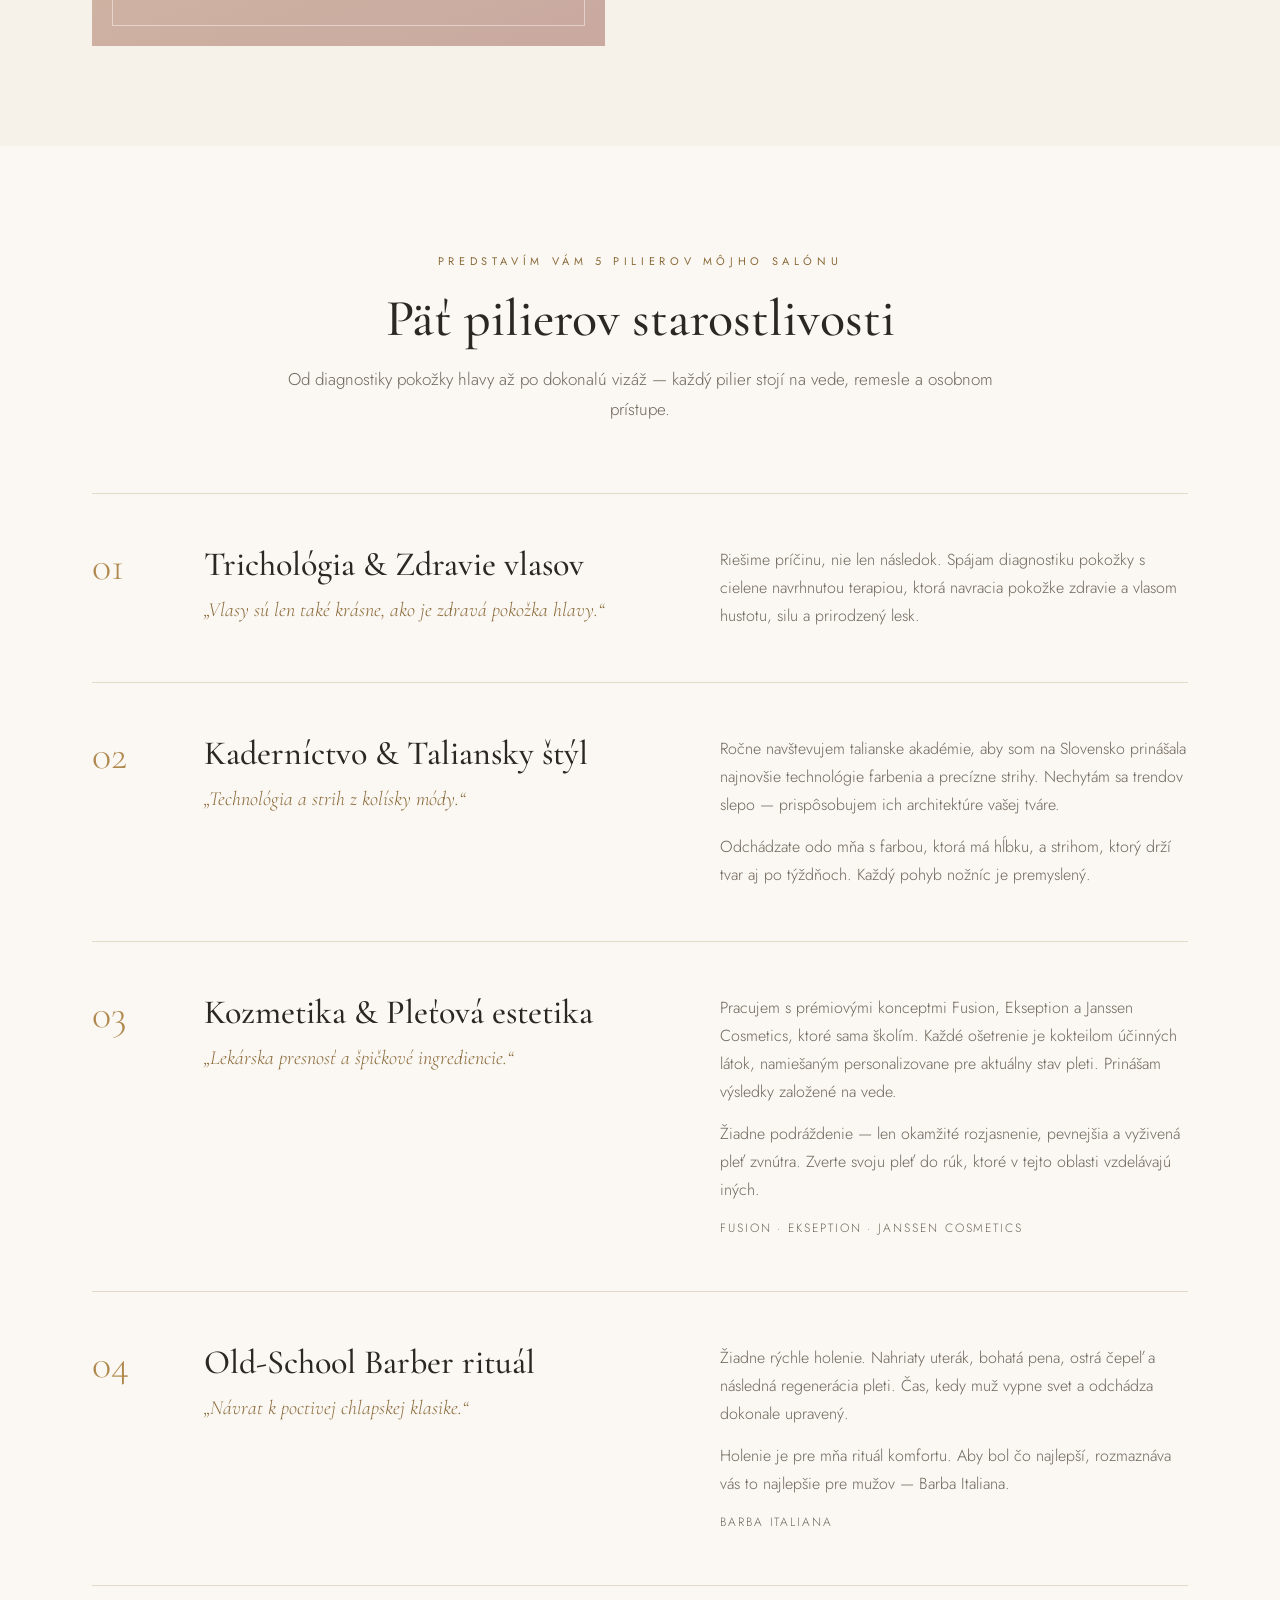
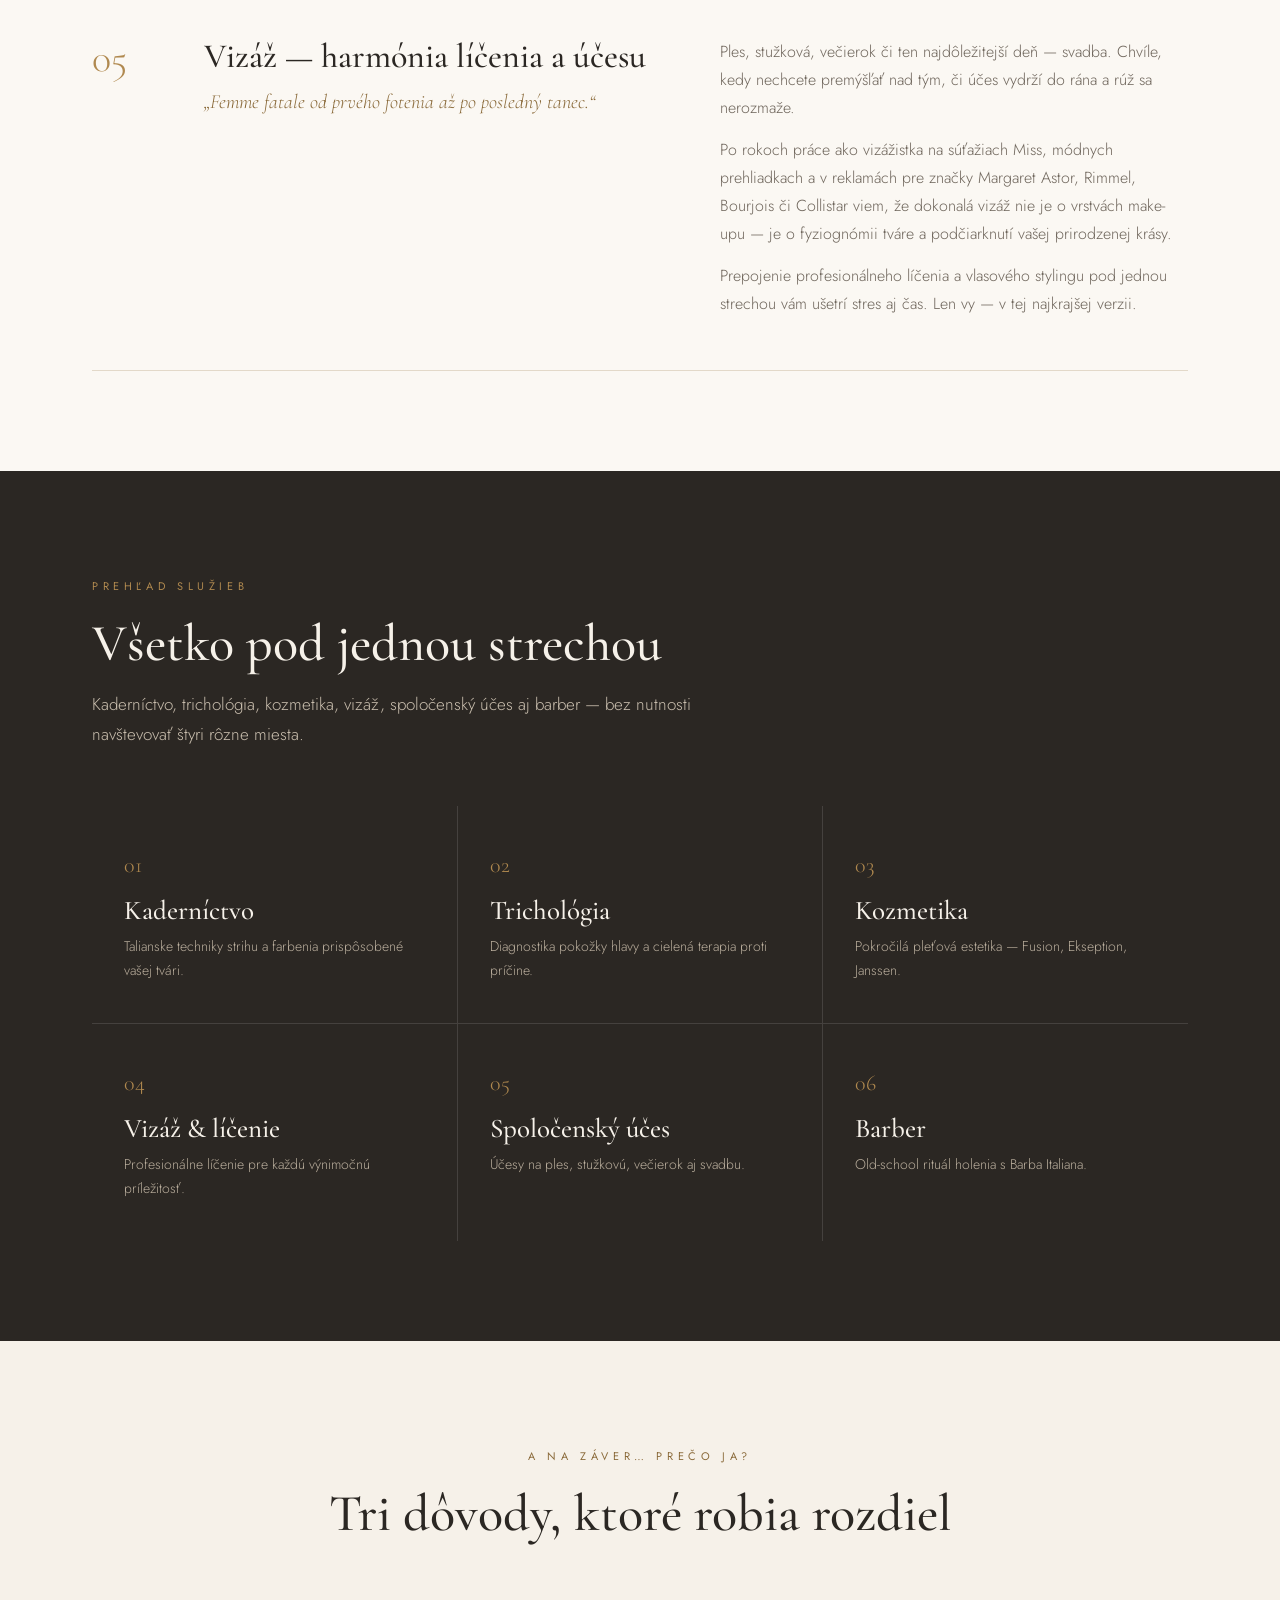
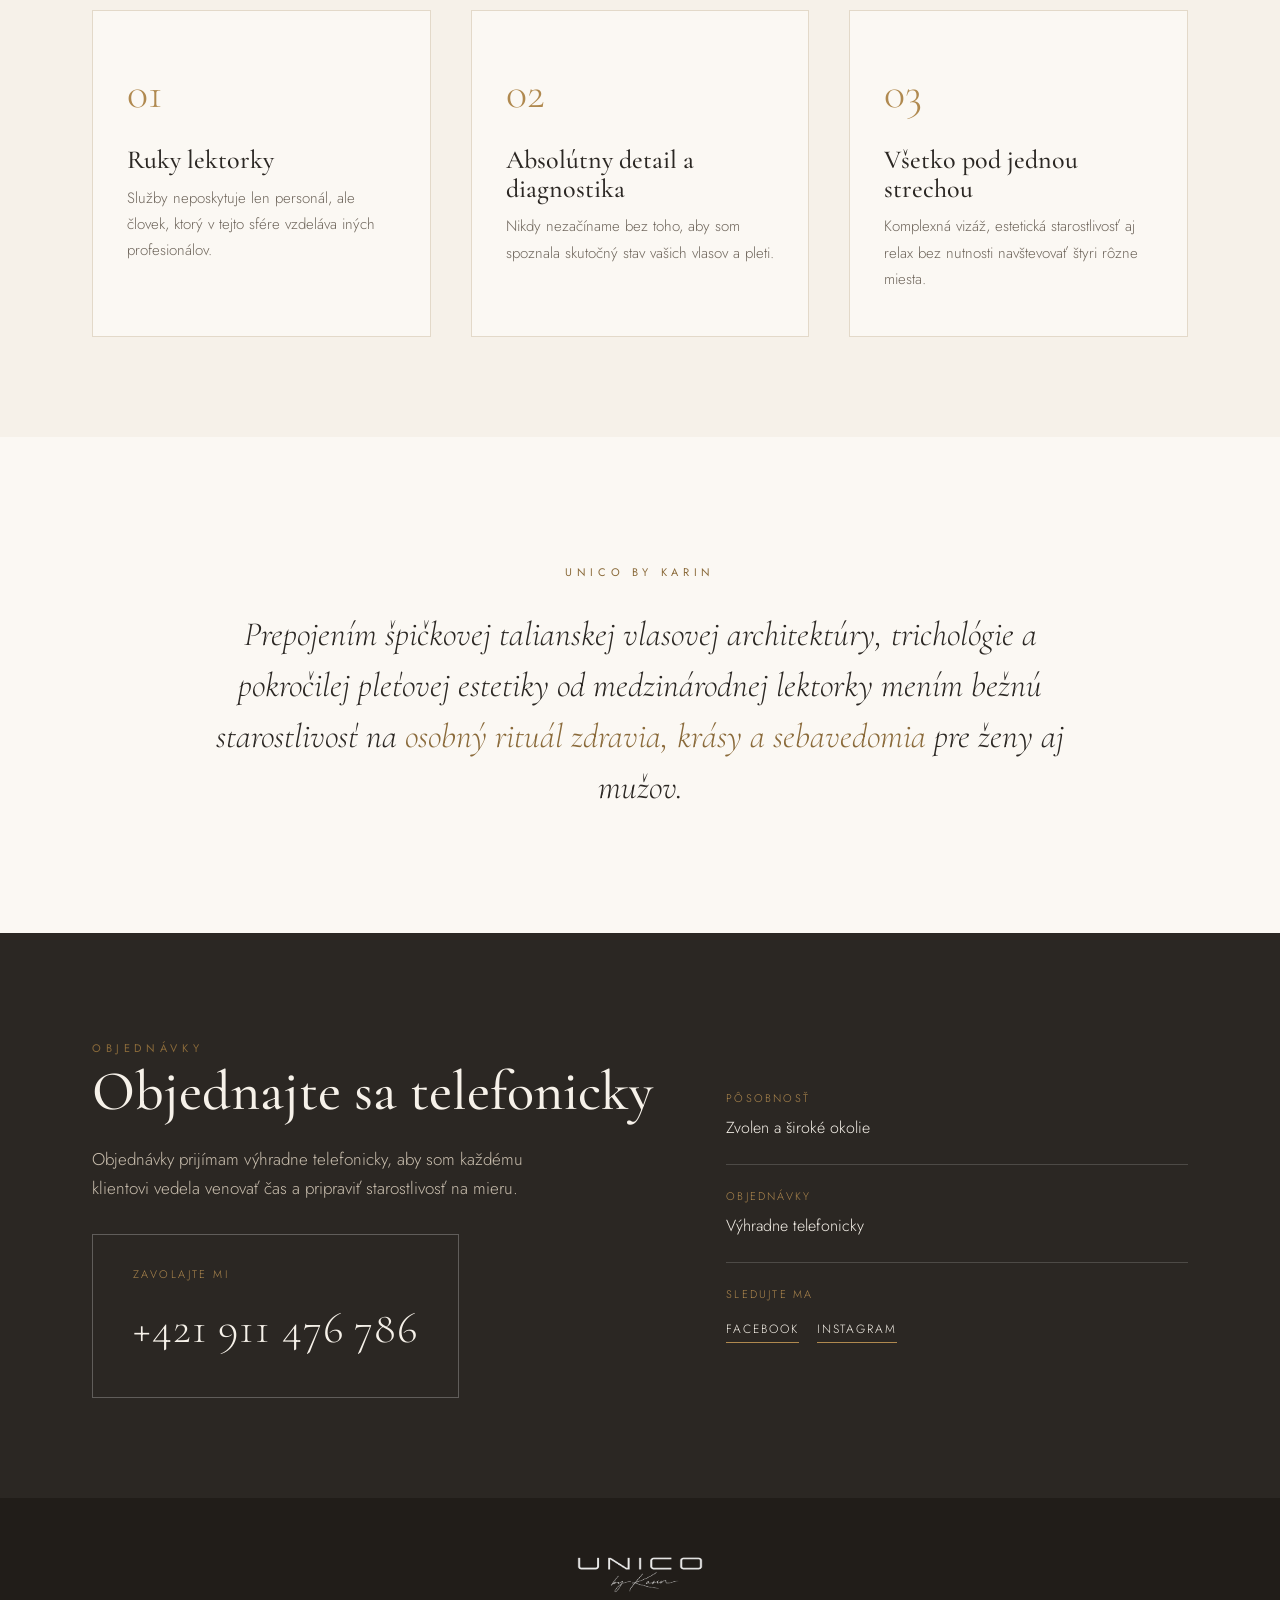
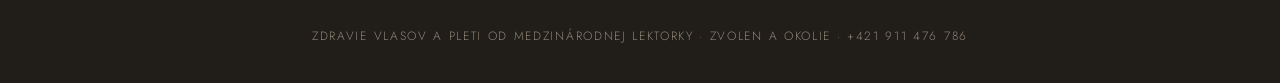
==== commit b9383d78: "Zväčšené logo v navigácii aj pätičke" ====
--- a/navrh-1/index.html
+++ b/navrh-1/index.html
@@ -53,7 +53,7 @@
   }
   .nav-in{display:flex;align-items:center;justify-content:space-between;height:78px}
   .brand{font-family:'Cormorant Garamond',serif;font-size:26px;letter-spacing:.16em;display:inline-flex;align-items:center}
-  .brand img{height:46px;width:auto;display:block}
+  .brand img{height:66px;width:auto;display:block}
   .brand span{color:var(--gold-deep)}
   .nav-links{display:flex;gap:34px;font-size:12px;letter-spacing:.2em;text-transform:uppercase}
   .nav-links a{color:var(--soft);transition:color .3s}
@@ -188,7 +188,7 @@
 
   footer{background:#211d19;color:#8f8578;padding:36px 0;text-align:center;font-size:12px;letter-spacing:.14em;text-transform:uppercase}
   footer .brand{display:inline-flex;color:var(--cream);font-size:22px;margin-bottom:16px;letter-spacing:.16em}
-  footer .brand img{height:52px;width:auto;filter:brightness(0) invert(1);opacity:.92}
+  footer .brand img{height:76px;width:auto;filter:brightness(0) invert(1);opacity:.92}
 
   @media(max-width:900px){
     .nav-links,.nav-cta{display:none}
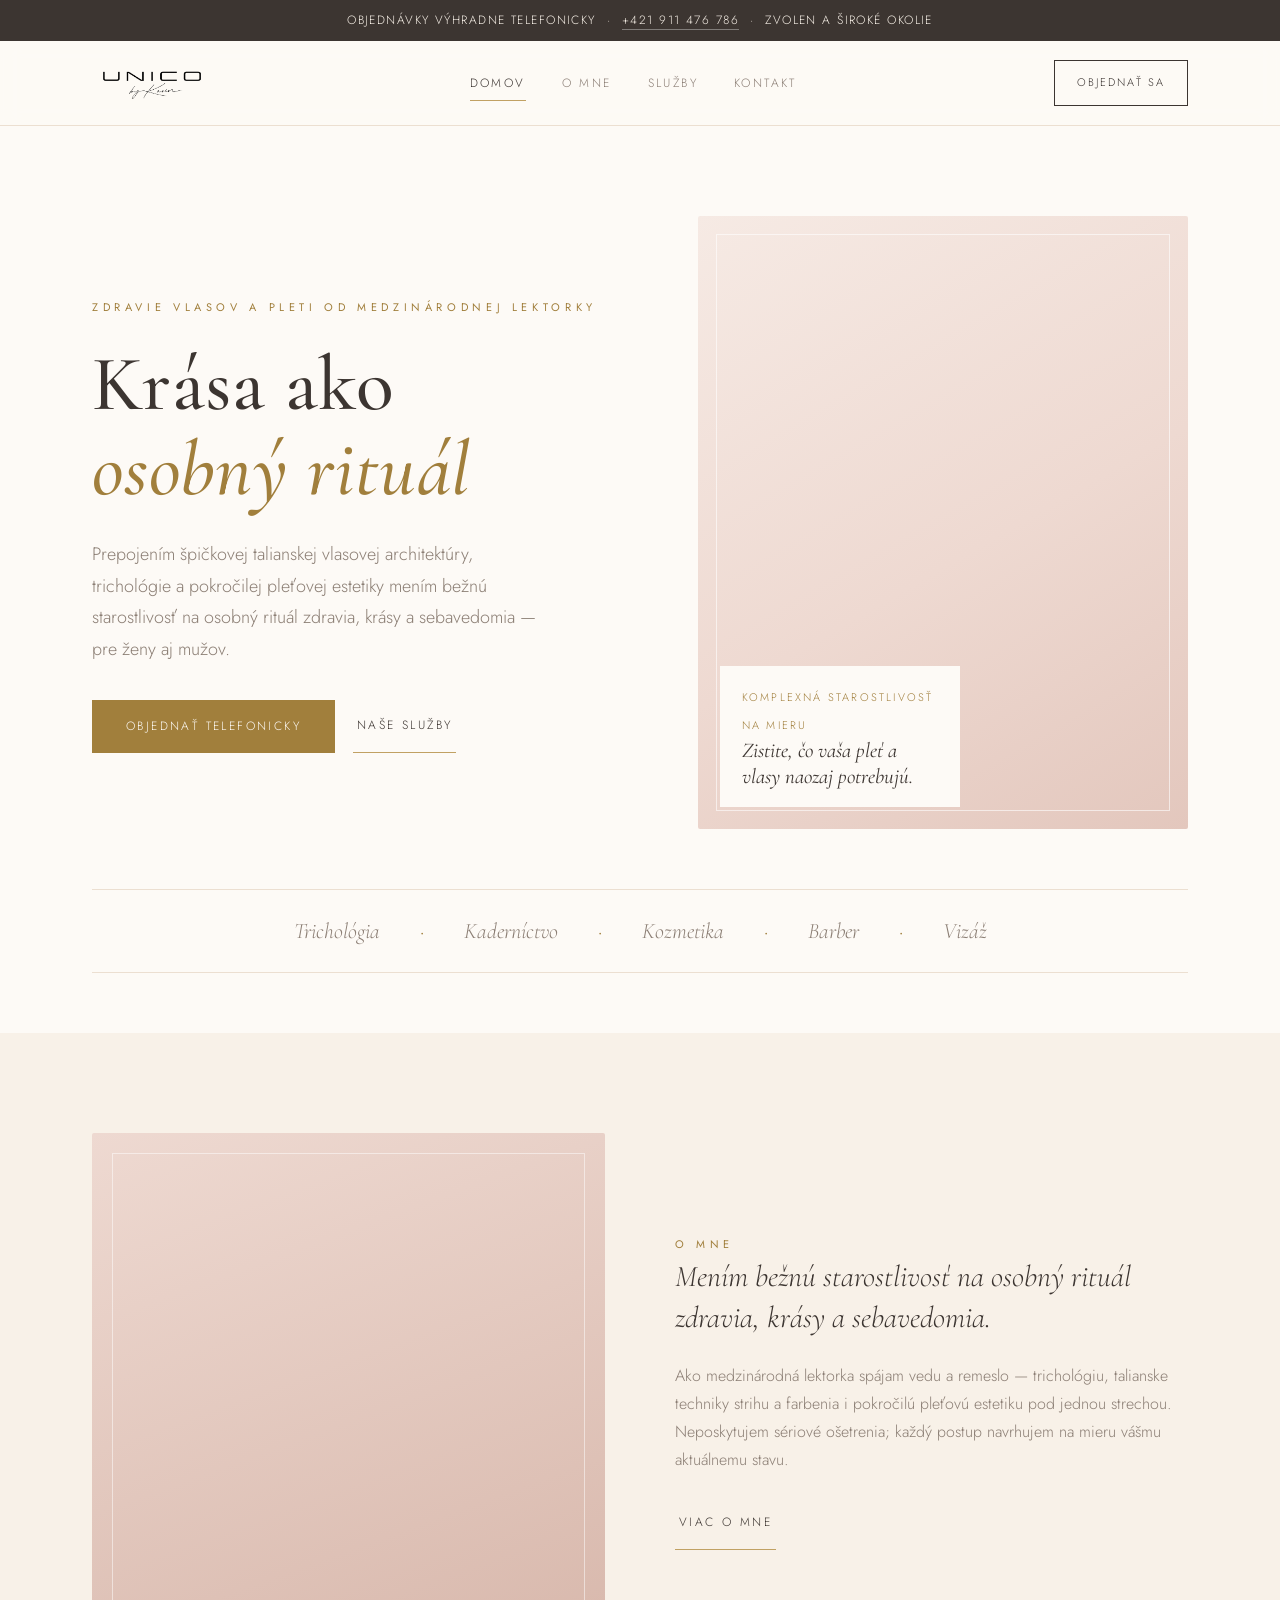
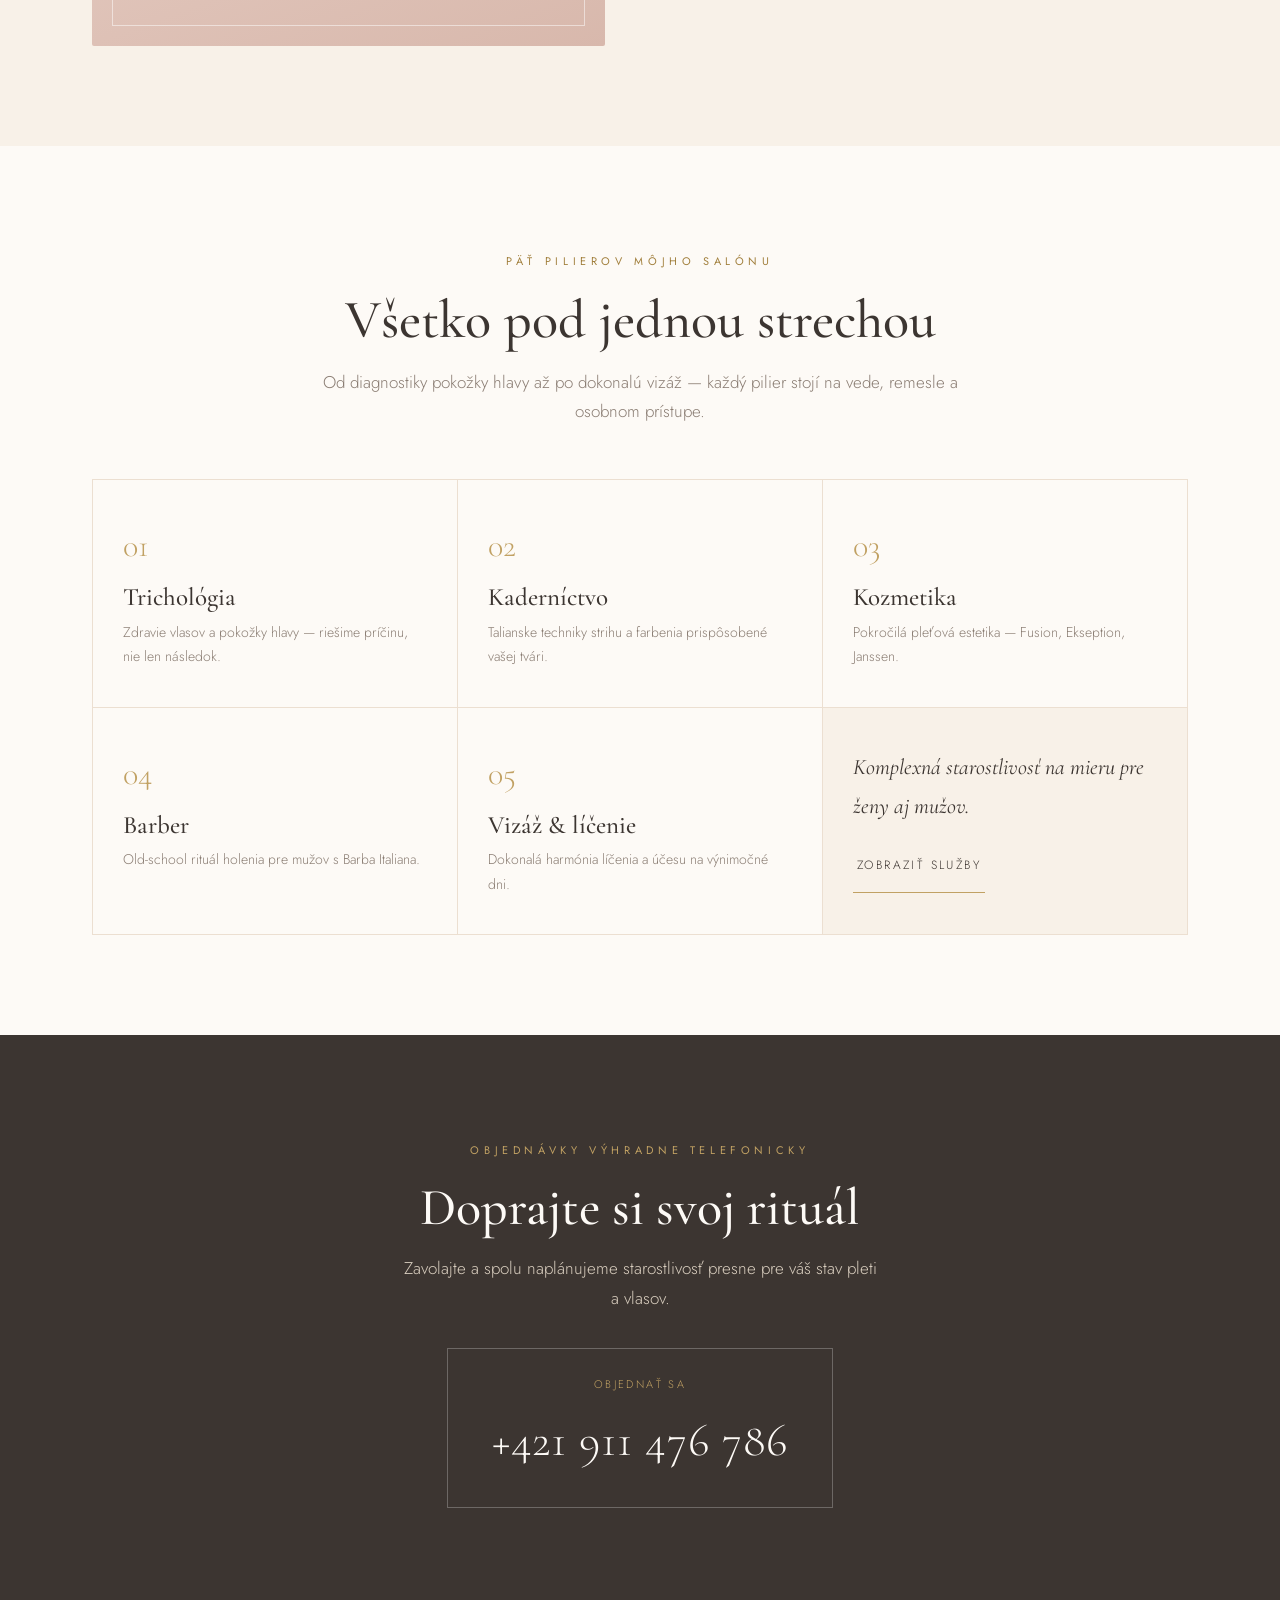
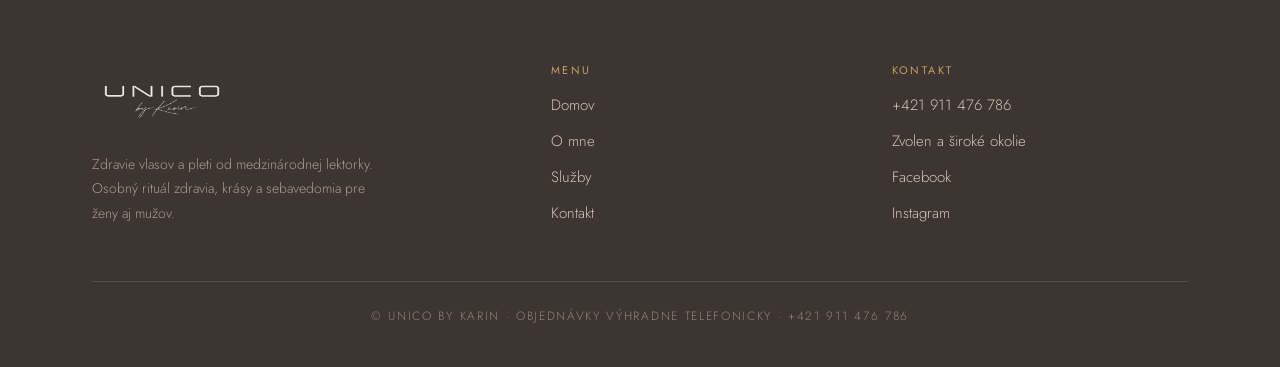
==== commit d79fcdfb: "Návrh 1: viacstránkový web (Domov/O mne/Služby/Kontakt) + jemnejšia bielo-krémovo-ružová paleta so z" ====
--- a/navrh-1/index.html
+++ b/navrh-1/index.html
@@ -4,200 +4,53 @@
 <meta charset="UTF-8">
 <meta name="viewport" content="width=device-width, initial-scale=1.0">
 <title>UNICO by Karin — Zdravie vlasov a pleti od medzinárodnej lektorky</title>
+<meta name="description" content="Salón UNICO by Karin — kaderníctvo, trichológia, kozmetika, vizáž a barber vo Zvolene a okolí. Objednávky telefonicky.">
 <link rel="preconnect" href="https://fonts.googleapis.com">
 <link rel="preconnect" href="https://fonts.gstatic.com" crossorigin>
 <link href="https://fonts.googleapis.com/css2?family=Cormorant+Garamond:ital,wght@0,400;0,500;0,600;1,400;1,500&family=Jost:wght@300;400;500&display=swap" rel="stylesheet">
+<link rel="stylesheet" href="css/style.css">
 <style>
-  :root{
-    --cream:#f6f1e9;
-    --paper:#fbf8f3;
-    --ink:#2b2723;
-    --soft:#6f665c;
-    --gold:#b0894f;
-    --gold-deep:#8a6a3a;
-    --line:#e3d9c9;
-    --rose:#c9a9a0;
-  }
-  *{margin:0;padding:0;box-sizing:border-box}
-  html{scroll-behavior:smooth}
-  body{
-    font-family:'Jost',sans-serif;
-    background:var(--paper);
-    color:var(--ink);
-    font-weight:300;
-    line-height:1.75;
-    -webkit-font-smoothing:antialiased;
-  }
-  h1,h2,h3,h4{font-family:'Cormorant Garamond',serif;font-weight:500;line-height:1.1}
-  .serif-i{font-family:'Cormorant Garamond',serif;font-style:italic;font-weight:400}
-  a{color:inherit;text-decoration:none}
-  .wrap{max-width:1160px;margin:0 auto;padding:0 32px}
-  .eyebrow{
-    font-size:11px;letter-spacing:.42em;text-transform:uppercase;
-    color:var(--gold-deep);font-weight:400;
-  }
-
-  /* top bar */
-  .topbar{
-    background:var(--ink);color:var(--cream);
-    font-size:12px;letter-spacing:.12em;text-transform:uppercase;
-    text-align:center;padding:10px 20px;
-  }
-  .topbar a{color:var(--cream);border-bottom:1px solid rgba(255,255,255,.35)}
-
-  /* nav */
-  nav{
-    position:sticky;top:0;z-index:50;
-    background:rgba(251,248,243,.9);backdrop-filter:blur(10px);
-    border-bottom:1px solid var(--line);
-  }
-  .nav-in{display:flex;align-items:center;justify-content:space-between;height:78px}
-  .brand{font-family:'Cormorant Garamond',serif;font-size:26px;letter-spacing:.16em;display:inline-flex;align-items:center}
-  .brand img{height:66px;width:auto;display:block}
-  .brand span{color:var(--gold-deep)}
-  .nav-links{display:flex;gap:34px;font-size:12px;letter-spacing:.2em;text-transform:uppercase}
-  .nav-links a{color:var(--soft);transition:color .3s}
-  .nav-links a:hover{color:var(--gold-deep)}
-  .nav-cta{
-    border:1px solid var(--ink);padding:11px 20px;font-size:11px;
-    letter-spacing:.18em;text-transform:uppercase;transition:.3s;
-  }
-  .nav-cta:hover{background:var(--ink);color:var(--cream)}
-  .burger{display:none}
-
-  /* hero */
-  .hero{padding:90px 0 70px;position:relative;overflow:hidden}
+  /* --- domov: hero --- */
+  .hero{padding:90px 0 60px;position:relative;overflow:hidden}
   .hero-grid{display:grid;grid-template-columns:1.05fr .95fr;gap:64px;align-items:center}
-  .hero h1{font-size:76px;letter-spacing:.01em;margin:22px 0 26px}
-  .hero h1 em{color:var(--gold-deep)}
+  .hero h1{font-size:clamp(48px,6.6vw,78px);letter-spacing:.01em;margin:22px 0 26px}
+  .hero h1 em{font-style:italic;color:var(--gold-deep)}
   .hero p.lead{font-size:18px;color:var(--soft);max-width:460px;margin-bottom:34px}
   .hero-actions{display:flex;gap:18px;align-items:center;flex-wrap:wrap}
-  .btn{
-    display:inline-block;background:var(--gold-deep);color:var(--cream);
-    padding:16px 34px;font-size:12px;letter-spacing:.2em;text-transform:uppercase;
-    transition:.35s;
-  }
-  .btn:hover{background:var(--ink)}
-  .btn-ghost{
-    padding:16px 4px;font-size:12px;letter-spacing:.2em;text-transform:uppercase;
-    color:var(--ink);border-bottom:1px solid var(--gold);
-  }
-  .hero-img{
-    position:relative;aspect-ratio:4/5;border-radius:2px;overflow:hidden;
-    background:
-      linear-gradient(135deg,#e9ddca 0%,#d8c3a6 45%,#c9a9a0 100%);
-  }
-  .hero-img .ornament{
-    position:absolute;inset:18px;border:1px solid rgba(255,255,255,.5);
-  }
-  .hero-img .tag{
-    position:absolute;left:22px;bottom:22px;background:var(--paper);
-    padding:16px 22px;max-width:230px;
-  }
+  .hero-img{position:relative;aspect-ratio:4/5;border-radius:2px;overflow:hidden;
+    background:linear-gradient(150deg,#f6eae4 0%,#eed9d1 55%,#e3c7bd 100%)}
+  .hero-img .ornament{position:absolute;inset:18px;border:1px solid rgba(255,255,255,.6)}
+  .hero-img .tag{position:absolute;left:22px;bottom:22px;background:var(--paper);padding:16px 22px;max-width:240px}
   .hero-img .tag .serif-i{font-size:21px;display:block;line-height:1.25;color:var(--ink)}
   .hero-img .tag small{font-size:11px;letter-spacing:.2em;text-transform:uppercase;color:var(--gold-deep)}
 
-  /* marquee strip */
-  .strip{
-    border-top:1px solid var(--line);border-bottom:1px solid var(--line);
-    padding:20px 0;margin-top:60px;
-    display:flex;justify-content:center;gap:52px;flex-wrap:wrap;
-    font-family:'Cormorant Garamond',serif;font-style:italic;font-size:22px;color:var(--soft);
-  }
+  .strip{border-top:1px solid var(--line);border-bottom:1px solid var(--line);
+    padding:22px 0;margin-top:60px;display:flex;justify-content:center;gap:40px;flex-wrap:wrap;
+    font-family:'Cormorant Garamond',serif;font-style:italic;font-size:22px;color:var(--soft)}
   .strip span{color:var(--gold-deep)}
 
-  /* section shell */
-  section{padding:100px 0}
-  .sec-head{max-width:660px;margin-bottom:56px}
-  .sec-head h2{font-size:52px;margin:16px 0 18px}
-  .sec-head p{color:var(--soft);font-size:17px}
+  /* --- domov: intro --- */
+  .intro{background:var(--cream)}
+  .intro-grid{display:grid;grid-template-columns:1fr 1fr;gap:70px;align-items:center}
+  .intro-img{aspect-ratio:1/1;border-radius:2px;background:linear-gradient(160deg,#eed9d1,#d8b8ac);position:relative}
+  .intro-img .ornament{position:absolute;inset:20px;border:1px solid rgba(255,255,255,.5)}
+  .intro blockquote{font-family:'Cormorant Garamond',serif;font-style:italic;font-size:30px;line-height:1.35;color:var(--ink);margin-bottom:24px}
+  .intro p{color:var(--soft);margin-bottom:22px}
 
-  /* intro / about */
-  .about{background:var(--cream)}
-  .about-grid{display:grid;grid-template-columns:1fr 1fr;gap:70px;align-items:center}
-  .about-img{aspect-ratio:1/1;background:linear-gradient(160deg,#d8c3a6,#c9a9a0);position:relative}
-  .about-img .ornament{position:absolute;inset:20px;border:1px solid rgba(255,255,255,.45)}
-  .about blockquote{
-    font-family:'Cormorant Garamond',serif;font-style:italic;font-size:30px;
-    line-height:1.35;color:var(--ink);margin:0 0 28px;
-  }
-  .about p{color:var(--soft);margin-bottom:18px}
-  .signature{font-family:'Cormorant Garamond',serif;font-size:30px;color:var(--gold-deep);margin-top:10px}
+  /* --- domov: piliere teaser --- */
+  .teaser .sec-head{margin-left:auto;margin-right:auto;text-align:center}
+  .p-list{display:grid;grid-template-columns:repeat(3,1fr);gap:1px;background:var(--line);border:1px solid var(--line)}
+  .p-item{background:var(--paper);padding:38px 30px;transition:.35s}
+  .p-item:hover{background:var(--cream)}
+  .p-item .n{font-family:'Cormorant Garamond',serif;font-size:32px;color:var(--gold)}
+  .p-item h3{font-size:25px;margin:10px 0 8px}
+  .p-item p{color:var(--soft);font-size:14px}
+  .teaser .more{text-align:center;margin-top:48px}
 
-  /* pillars */
-  .pillars-head{text-align:center;max-width:720px;margin:0 auto 68px}
-  .pillars-head h2{font-size:52px;margin:16px 0 18px}
-  .pillars-head p{color:var(--soft);font-size:17px}
-  .pillar{
-    display:grid;grid-template-columns:64px 1fr 1fr;gap:48px;align-items:start;
-    padding:52px 0;border-top:1px solid var(--line);
-  }
-  .pillar:last-child{border-bottom:1px solid var(--line)}
-  .pillar .num{font-family:'Cormorant Garamond',serif;font-size:40px;color:var(--gold);line-height:1}
-  .pillar h3{font-size:34px;margin-bottom:10px}
-  .pillar .quote{font-family:'Cormorant Garamond',serif;font-style:italic;font-size:20px;color:var(--gold-deep);margin-bottom:0}
-  .pillar .body p{color:var(--soft);margin-bottom:14px}
-  .pillar .body p:last-child{margin-bottom:0}
-  .brands-line{font-size:12px;letter-spacing:.16em;text-transform:uppercase;color:var(--gold-deep);margin-top:6px}
-
-  /* services quick list */
-  .services{background:var(--ink);color:var(--cream)}
-  .services .sec-head h2{color:var(--cream)}
-  .services .sec-head .eyebrow{color:var(--gold)}
-  .services .sec-head p{color:#c9beae}
-  .svc-grid{display:grid;grid-template-columns:repeat(3,1fr);gap:1px;background:rgba(255,255,255,.12)}
-  .svc-cell{background:var(--ink);padding:40px 32px;transition:.4s}
-  .svc-cell:hover{background:#332e28}
-  .svc-cell .n{font-family:'Cormorant Garamond',serif;font-size:22px;color:var(--gold)}
-  .svc-cell h4{font-size:27px;margin:12px 0 8px;color:var(--cream)}
-  .svc-cell p{font-size:14px;color:#b9ad9c}
-
-  /* why me */
-  .why{background:var(--cream)}
-  .why-grid{display:grid;grid-template-columns:repeat(3,1fr);gap:40px;margin-top:20px}
-  .why-card{background:var(--paper);padding:44px 34px;border:1px solid var(--line)}
-  .why-card .num{font-family:'Cormorant Garamond',serif;font-size:44px;color:var(--gold)}
-  .why-card h4{font-size:26px;margin:14px 0 10px}
-  .why-card p{color:var(--soft);font-size:15px}
-
-  /* closing manifesto */
-  .manifesto{text-align:center;padding:120px 0}
-  .manifesto p{
-    font-family:'Cormorant Garamond',serif;font-style:italic;font-size:34px;
-    line-height:1.5;max-width:900px;margin:24px auto 0;color:var(--ink);
-  }
-  .manifesto p em{color:var(--gold-deep)}
-
-  /* contact */
-  .contact{background:var(--ink);color:var(--cream)}
-  .contact-grid{display:grid;grid-template-columns:1.1fr .9fr;gap:70px;align-items:center}
-  .contact h2{font-size:56px;color:var(--cream);margin-bottom:22px}
-  .contact p{color:#c9beae;font-size:17px;margin-bottom:30px;max-width:440px}
-  .phone-box{
-    display:inline-flex;flex-direction:column;gap:6px;
-    border:1px solid rgba(255,255,255,.25);padding:30px 40px;
-  }
-  .phone-box small{font-size:11px;letter-spacing:.22em;text-transform:uppercase;color:var(--gold)}
-  .phone-box a{font-family:'Cormorant Garamond',serif;font-size:44px;letter-spacing:.02em}
-  .contact-side .row{padding:22px 0;border-top:1px solid rgba(255,255,255,.16)}
-  .contact-side .row:first-child{border-top:none}
-  .contact-side .row small{font-size:11px;letter-spacing:.2em;text-transform:uppercase;color:var(--gold);display:block;margin-bottom:6px}
-  .contact-side .row p{color:var(--cream);margin:0;font-size:16px}
-  .socials{display:flex;gap:18px;margin-top:14px}
-  .socials a{font-size:12px;letter-spacing:.16em;text-transform:uppercase;border-bottom:1px solid var(--gold);padding-bottom:2px}
-
-  footer{background:#211d19;color:#8f8578;padding:36px 0;text-align:center;font-size:12px;letter-spacing:.14em;text-transform:uppercase}
-  footer .brand{display:inline-flex;color:var(--cream);font-size:22px;margin-bottom:16px;letter-spacing:.16em}
-  footer .brand img{height:76px;width:auto;filter:brightness(0) invert(1);opacity:.92}
-
-  @media(max-width:900px){
-    .nav-links,.nav-cta{display:none}
-    .hero-grid,.about-grid,.contact-grid{grid-template-columns:1fr;gap:44px}
-    .hero h1{font-size:54px}
-    .pillar{grid-template-columns:1fr;gap:16px;padding:40px 0}
-    .svc-grid,.why-grid{grid-template-columns:1fr}
-    .sec-head h2,.pillars-head h2,.contact h2{font-size:40px}
-    .manifesto p{font-size:26px}
+  @media(max-width:860px){
+    .hero-grid,.intro-grid{grid-template-columns:1fr;gap:44px}
+    .p-list{grid-template-columns:1fr}
+    .strip{gap:22px;font-size:19px}
   }
 </style>
 </head>
@@ -209,15 +62,15 @@
 
 <nav>
   <div class="wrap nav-in">
-    <a href="#" class="brand" aria-label="UNICO by Karin"><img src="img/unico-logo.png" alt="UNICO by Karin"></a>
+    <a href="index.html" class="brand" aria-label="UNICO by Karin"><img src="img/unico-logo.png" alt="UNICO by Karin"></a>
     <div class="nav-links">
-      <a href="#pribeh">Príbeh</a>
-      <a href="#piliere">Piliere</a>
-      <a href="#sluzby">Služby</a>
-      <a href="#preco">Prečo ja</a>
-      <a href="#kontakt">Kontakt</a>
+      <a href="index.html" class="active">Domov</a>
+      <a href="o-mne.html">O mne</a>
+      <a href="sluzby.html">Služby</a>
+      <a href="kontakt.html">Kontakt</a>
     </div>
     <a href="tel:+421911476786" class="nav-cta">Objednať sa</a>
+    <button class="burger" aria-label="Menu"><span></span><span></span><span></span></button>
   </div>
 </nav>
 
@@ -229,7 +82,7 @@
       <p class="lead">Prepojením špičkovej talianskej vlasovej architektúry, trichológie a pokročilej pleťovej estetiky mením bežnú starostlivosť na osobný rituál zdravia, krásy a sebavedomia — pre ženy aj mužov.</p>
       <div class="hero-actions">
         <a href="tel:+421911476786" class="btn">Objednať telefonicky</a>
-        <a href="#piliere" class="btn-ghost">Spoznajte piliere salónu</a>
+        <a href="sluzby.html" class="btn-ghost">Naše služby</a>
       </div>
     </div>
     <div class="hero-img">
@@ -244,187 +97,85 @@
   <div class="wrap">
     <div class="strip">
       <div>Trichológia</div><span>·</span>
-      <div>Talianske techniky</div><span>·</span>
-      <div>Fusion &amp; Ekseption</div><span>·</span>
-      <div>Old-school barber</div><span>·</span>
-      <div>Vizáž &amp; líčenie</div>
+      <div>Kaderníctvo</div><span>·</span>
+      <div>Kozmetika</div><span>·</span>
+      <div>Barber</div><span>·</span>
+      <div>Vizáž</div>
     </div>
   </div>
 </header>
 
-<section class="about" id="pribeh">
-  <div class="wrap about-grid">
-    <div class="about-img"><div class="ornament"></div></div>
+<section class="intro">
+  <div class="wrap intro-grid">
+    <div class="intro-img"><div class="ornament"></div></div>
     <div>
       <span class="eyebrow">O mne</span>
       <blockquote>Mením bežnú starostlivosť na osobný rituál zdravia, krásy a sebavedomia.</blockquote>
-      <p>Ako medzinárodná lektorka spájam vedu a remeslo — trichológiu, talianske techniky strihu a farbenia i pokročilú pleťovú estetiku pod jednou strechou. Neposkytujem sériové ošetrenia. Každý postup navrhujem na mieru vášmu aktuálnemu stavu.</p>
-      <p>Vzdelávam iných profesionálov v tejto sfére. To, čo dostanete, nie je bežná služba — je to práca rúk lektorky, ktorá stavia na diagnostike a detaile.</p>
-      <div class="signature">Karin</div>
+      <p>Ako medzinárodná lektorka spájam vedu a remeslo — trichológiu, talianske techniky strihu a farbenia i pokročilú pleťovú estetiku pod jednou strechou. Neposkytujem sériové ošetrenia; každý postup navrhujem na mieru vášmu aktuálnemu stavu.</p>
+      <a href="o-mne.html" class="btn-ghost">Viac o mne</a>
     </div>
   </div>
 </section>
 
-<section id="piliere">
+<section class="teaser">
   <div class="wrap">
-    <div class="pillars-head">
-      <span class="eyebrow">Predstavím vám 5 pilierov môjho salónu</span>
-      <h2>Päť pilierov starostlivosti</h2>
+    <div class="sec-head center">
+      <span class="eyebrow">Päť pilierov môjho salónu</span>
+      <h2>Všetko pod jednou strechou</h2>
       <p>Od diagnostiky pokožky hlavy až po dokonalú vizáž — každý pilier stojí na vede, remesle a osobnom prístupe.</p>
     </div>
-
-    <div class="pillar">
-      <div class="num">01</div>
-      <div>
-        <h3>Trichológia &amp; Zdravie vlasov</h3>
-        <p class="quote">„Vlasy sú len také krásne, ako je zdravá pokožka hlavy.“</p>
-      </div>
-      <div class="body">
-        <p>Riešime príčinu, nie len následok. Spájam diagnostiku pokožky s cielene navrhnutou terapiou, ktorá navracia pokožke zdravie a vlasom hustotu, silu a prirodzený lesk.</p>
-      </div>
-    </div>
-
-    <div class="pillar">
-      <div class="num">02</div>
-      <div>
-        <h3>Kaderníctvo &amp; Taliansky štýl</h3>
-        <p class="quote">„Technológia a strih z kolísky módy.“</p>
-      </div>
-      <div class="body">
-        <p>Ročne navštevujem talianske akadémie, aby som na Slovensko prinášala najnovšie technológie farbenia a precízne strihy. Nechytám sa trendov slepo — prispôsobujem ich architektúre vašej tváre.</p>
-        <p>Odchádzate odo mňa s farbou, ktorá má hĺbku, a strihom, ktorý drží tvar aj po týždňoch. Každý pohyb nožníc je premyslený.</p>
-      </div>
-    </div>
-
-    <div class="pillar">
-      <div class="num">03</div>
-      <div>
-        <h3>Kozmetika &amp; Pleťová estetika</h3>
-        <p class="quote">„Lekárska presnosť a špičkové ingrediencie.“</p>
-      </div>
-      <div class="body">
-        <p>Pracujem s prémiovými konceptmi Fusion, Ekseption a Janssen Cosmetics, ktoré sama školím. Každé ošetrenie je kokteilom účinných látok, namiešaným personalizovane pre aktuálny stav pleti. Prinášam výsledky založené na vede.</p>
-        <p>Žiadne podráždenie — len okamžité rozjasnenie, pevnejšia a vyživená pleť zvnútra. Zverte svoju pleť do rúk, ktoré v tejto oblasti vzdelávajú iných.</p>
-        <p class="brands-line">Fusion · Ekseption · Janssen Cosmetics</p>
-      </div>
-    </div>
-
-    <div class="pillar">
-      <div class="num">04</div>
-      <div>
-        <h3>Old-School Barber rituál</h3>
-        <p class="quote">„Návrat k poctivej chlapskej klasike.“</p>
-      </div>
-      <div class="body">
-        <p>Žiadne rýchle holenie. Nahriaty uterák, bohatá pena, ostrá čepeľ a následná regenerácia pleti. Čas, kedy muž vypne svet a odchádza dokonale upravený.</p>
-        <p>Holenie je pre mňa rituál komfortu. Aby bol čo najlepší, rozmaznáva vás to najlepšie pre mužov — Barba Italiana.</p>
-        <p class="brands-line">Barba Italiana</p>
-      </div>
-    </div>
-
-    <div class="pillar">
-      <div class="num">05</div>
-      <div>
-        <h3>Vizáž — harmónia líčenia a účesu</h3>
-        <p class="quote">„Femme fatale od prvého fotenia až po posledný tanec.“</p>
-      </div>
-      <div class="body">
-        <p>Ples, stužková, večierok či ten najdôležitejší deň — svadba. Chvíle, kedy nechcete premýšľať nad tým, či účes vydrží do rána a rúž sa nerozmaže.</p>
-        <p>Po rokoch práce ako vizážistka na súťažiach Miss, módnych prehliadkach a v reklamách pre značky Margaret Astor, Rimmel, Bourjois či Collistar viem, že dokonalá vizáž nie je o vrstvách make-upu — je o fyziognómii tváre a podčiarknutí vašej prirodzenej krásy.</p>
-        <p>Prepojenie profesionálneho líčenia a vlasového stylingu pod jednou strechou vám ušetrí stres aj čas. Len vy — v tej najkrajšej verzii.</p>
+    <div class="p-list">
+      <div class="p-item"><div class="n">01</div><h3>Trichológia</h3><p>Zdravie vlasov a pokožky hlavy — riešime príčinu, nie len následok.</p></div>
+      <div class="p-item"><div class="n">02</div><h3>Kaderníctvo</h3><p>Talianske techniky strihu a farbenia prispôsobené vašej tvári.</p></div>
+      <div class="p-item"><div class="n">03</div><h3>Kozmetika</h3><p>Pokročilá pleťová estetika — Fusion, Ekseption, Janssen.</p></div>
+      <div class="p-item"><div class="n">04</div><h3>Barber</h3><p>Old-school rituál holenia pre mužov s Barba Italiana.</p></div>
+      <div class="p-item"><div class="n">05</div><h3>Vizáž &amp; líčenie</h3><p>Dokonalá harmónia líčenia a účesu na výnimočné dni.</p></div>
+      <div class="p-item" style="display:flex;flex-direction:column;justify-content:center;background:var(--cream)">
+        <p class="serif-i" style="font-size:22px;color:var(--ink);margin-bottom:14px">Komplexná starostlivosť na mieru pre ženy aj mužov.</p>
+        <a href="sluzby.html" class="btn-ghost" style="align-self:flex-start">Zobraziť služby</a>
       </div>
     </div>
   </div>
 </section>
 
-<section class="services" id="sluzby">
+<section class="cta-band">
   <div class="wrap">
-    <div class="sec-head">
-      <span class="eyebrow">Prehľad služieb</span>
-      <h2>Všetko pod jednou strechou</h2>
-      <p>Kaderníctvo, trichológia, kozmetika, vizáž, spoločenský účes aj barber — bez nutnosti navštevovať štyri rôzne miesta.</p>
-    </div>
-    <div class="svc-grid">
-      <div class="svc-cell"><div class="n">01</div><h4>Kaderníctvo</h4><p>Talianske techniky strihu a farbenia prispôsobené vašej tvári.</p></div>
-      <div class="svc-cell"><div class="n">02</div><h4>Trichológia</h4><p>Diagnostika pokožky hlavy a cielená terapia proti príčine.</p></div>
-      <div class="svc-cell"><div class="n">03</div><h4>Kozmetika</h4><p>Pokročilá pleťová estetika — Fusion, Ekseption, Janssen.</p></div>
-      <div class="svc-cell"><div class="n">04</div><h4>Vizáž &amp; líčenie</h4><p>Profesionálne líčenie pre každú výnimočnú príležitosť.</p></div>
-      <div class="svc-cell"><div class="n">05</div><h4>Spoločenský účes</h4><p>Účesy na ples, stužkovú, večierok aj svadbu.</p></div>
-      <div class="svc-cell"><div class="n">06</div><h4>Barber</h4><p>Old-school rituál holenia s Barba Italiana.</p></div>
-    </div>
-  </div>
-</section>
-
-<section class="why" id="preco">
-  <div class="wrap">
-    <div class="pillars-head">
-      <span class="eyebrow">A na záver… prečo ja?</span>
-      <h2>Tri dôvody, ktoré robia rozdiel</h2>
-    </div>
-    <div class="why-grid">
-      <div class="why-card">
-        <div class="num">01</div>
-        <h4>Ruky lektorky</h4>
-        <p>Služby neposkytuje len personál, ale človek, ktorý v tejto sfére vzdeláva iných profesionálov.</p>
-      </div>
-      <div class="why-card">
-        <div class="num">02</div>
-        <h4>Absolútny detail a diagnostika</h4>
-        <p>Nikdy nezačíname bez toho, aby som spoznala skutočný stav vašich vlasov a pleti.</p>
-      </div>
-      <div class="why-card">
-        <div class="num">03</div>
-        <h4>Všetko pod jednou strechou</h4>
-        <p>Komplexná vizáž, estetická starostlivosť aj relax bez nutnosti navštevovať štyri rôzne miesta.</p>
-      </div>
-    </div>
-  </div>
-</section>
-
-<section class="manifesto">
-  <div class="wrap">
-    <span class="eyebrow">UNICO by Karin</span>
-    <p>Prepojením špičkovej talianskej vlasovej architektúry, trichológie a pokročilej pleťovej estetiky od medzinárodnej lektorky mením bežnú starostlivosť na <em>osobný rituál zdravia, krásy a sebavedomia</em> pre ženy aj mužov.</p>
-  </div>
-</section>
-
-<section class="contact" id="kontakt">
-  <div class="wrap contact-grid">
-    <div>
-      <span class="eyebrow">Objednávky</span>
-      <h2>Objednajte sa telefonicky</h2>
-      <p>Objednávky prijímam výhradne telefonicky, aby som každému klientovi vedela venovať čas a pripraviť starostlivosť na mieru.</p>
-      <div class="phone-box">
-        <small>Zavolajte mi</small>
-        <a href="tel:+421911476786">+421 911 476 786</a>
-      </div>
-    </div>
-    <div class="contact-side">
-      <div class="row">
-        <small>Pôsobnosť</small>
-        <p>Zvolen a široké okolie</p>
-      </div>
-      <div class="row">
-        <small>Objednávky</small>
-        <p>Výhradne telefonicky</p>
-      </div>
-      <div class="row">
-        <small>Sledujte ma</small>
-        <div class="socials">
-          <a href="https://www.facebook.com/p/Karin-Broczko-61581252053894/" target="_blank" rel="noopener">Facebook</a>
-          <a href="https://www.instagram.com/karin_barbados" target="_blank" rel="noopener">Instagram</a>
-        </div>
-      </div>
+    <span class="eyebrow">Objednávky výhradne telefonicky</span>
+    <h2>Doprajte si svoj rituál</h2>
+    <p>Zavolajte a spolu naplánujeme starostlivosť presne pre váš stav pleti a vlasov.</p>
+    <div class="phone-inline">
+      <small>Objednať sa</small>
+      <a href="tel:+421911476786">+421 911 476 786</a>
     </div>
   </div>
 </section>
 
 <footer>
   <div class="wrap">
-    <span class="brand"><img src="img/unico-logo.png" alt="UNICO by Karin"></span><br>
-    Zdravie vlasov a pleti od medzinárodnej lektorky · Zvolen a okolie · +421 911 476 786
+    <div class="foot-grid">
+      <div class="foot-brand">
+        <img src="img/unico-logo.png" alt="UNICO by Karin">
+        <p>Zdravie vlasov a pleti od medzinárodnej lektorky. Osobný rituál zdravia, krásy a sebavedomia pre ženy aj mužov.</p>
+      </div>
+      <div class="foot-col">
+        <h4>Menu</h4>
+        <a href="index.html">Domov</a>
+        <a href="o-mne.html">O mne</a>
+        <a href="sluzby.html">Služby</a>
+        <a href="kontakt.html">Kontakt</a>
+      </div>
+      <div class="foot-col">
+        <h4>Kontakt</h4>
+        <a href="tel:+421911476786">+421 911 476 786</a>
+        <p>Zvolen a široké okolie</p>
+        <a href="https://www.facebook.com/p/Karin-Broczko-61581252053894/" target="_blank" rel="noopener">Facebook</a>
+        <a href="https://www.instagram.com/karin_barbados" target="_blank" rel="noopener">Instagram</a>
+      </div>
+    </div>
+    <div class="foot-bottom">© UNICO by Karin · Objednávky výhradne telefonicky · +421 911 476 786</div>
   </div>
 </footer>
 
+<script src="js/main.js"></script>
 </body>
 </html>
--- a/navrh-1/css/style.css
+++ b/navrh-1/css/style.css
@@ -0,0 +1,129 @@
+/* ==========================================================================
+   UNICO by Karin — spoločné štýly (Editorial · bielo-krémovo-ružová + zlatá)
+   ========================================================================== */
+:root{
+  --paper:#fdfaf6;      /* takmer biela, teplá */
+  --cream:#f8f1e8;      /* krémová */
+  --blush:#f6eae4;      /* jemná pudrová */
+  --blush-deep:#eed9d1; /* sýtejšia pudrová */
+  --ink:#3c3531;        /* jemná espresso */
+  --soft:#8b7e74;       /* tlmená taupe */
+  --gold:#c1a163;       /* elegantná zlatá */
+  --gold-deep:#a17f3c;  /* tmavšia zlatá pre text */
+  --rose:#c9a49b;       /* ružový akcent */
+  --rose-deep:#b98479;
+  --line:#ecdfd1;       /* vlasová linka */
+  --shadow:0 18px 50px rgba(160,120,70,.10);
+}
+*{margin:0;padding:0;box-sizing:border-box}
+html{scroll-behavior:smooth}
+body{
+  font-family:'Jost',sans-serif;background:var(--paper);color:var(--ink);
+  font-weight:300;line-height:1.75;-webkit-font-smoothing:antialiased;overflow-x:hidden;
+}
+h1,h2,h3,h4{font-family:'Cormorant Garamond',serif;font-weight:500;line-height:1.1}
+.serif-i{font-family:'Cormorant Garamond',serif;font-style:italic;font-weight:400}
+a{color:inherit;text-decoration:none}
+img{max-width:100%;display:block}
+.wrap{max-width:1160px;margin:0 auto;padding:0 32px}
+.eyebrow{font-size:11px;letter-spacing:.42em;text-transform:uppercase;color:var(--gold-deep);font-weight:400}
+
+/* ---------- top bar ---------- */
+.topbar{
+  background:var(--ink);color:var(--cream);
+  font-size:12px;letter-spacing:.12em;text-transform:uppercase;
+  text-align:center;padding:10px 20px;
+}
+.topbar a{color:var(--cream);border-bottom:1px solid rgba(255,255,255,.35)}
+
+/* ---------- nav ---------- */
+nav{
+  position:sticky;top:0;z-index:60;
+  background:rgba(253,250,246,.9);backdrop-filter:blur(10px);
+  border-bottom:1px solid var(--line);
+}
+.nav-in{display:flex;align-items:center;justify-content:space-between;height:84px;gap:24px}
+.brand{display:inline-flex;align-items:center}
+.brand img{height:60px;width:auto;display:block}
+.nav-links{display:flex;gap:36px;font-size:12px;letter-spacing:.2em;text-transform:uppercase}
+.nav-links a{color:var(--soft);transition:color .3s;position:relative;padding:4px 0}
+.nav-links a:hover{color:var(--gold-deep)}
+.nav-links a.active{color:var(--ink)}
+.nav-links a.active::after{
+  content:"";position:absolute;left:0;right:0;bottom:-3px;height:1px;background:var(--gold);
+}
+.nav-cta{
+  border:1px solid var(--ink);padding:12px 22px;font-size:11px;
+  letter-spacing:.18em;text-transform:uppercase;transition:.3s;white-space:nowrap;
+}
+.nav-cta:hover{background:var(--ink);color:var(--paper)}
+.burger{display:none;flex-direction:column;gap:5px;background:none;border:none;cursor:pointer;padding:8px}
+.burger span{width:26px;height:1.5px;background:var(--ink);transition:.3s}
+
+/* ---------- buttons ---------- */
+.btn{
+  display:inline-block;background:var(--gold-deep);color:var(--paper);
+  padding:16px 34px;font-size:12px;letter-spacing:.2em;text-transform:uppercase;transition:.35s;
+}
+.btn:hover{background:var(--ink)}
+.btn-ghost{
+  display:inline-block;padding:16px 4px;font-size:12px;letter-spacing:.2em;text-transform:uppercase;
+  color:var(--ink);border-bottom:1px solid var(--gold);
+}
+
+/* ---------- section shell ---------- */
+section{padding:100px 0}
+.sec-head{max-width:680px;margin-bottom:52px}
+.sec-head.center{margin-left:auto;margin-right:auto;text-align:center}
+.sec-head h2{font-size:clamp(38px,5vw,54px);margin:16px 0 18px}
+.sec-head p{color:var(--soft);font-size:17px}
+
+/* ---------- page hero (vnútorné stránky) ---------- */
+.page-hero{
+  background:linear-gradient(160deg,var(--cream),var(--blush) 120%);
+  padding:80px 0 70px;text-align:center;border-bottom:1px solid var(--line);
+}
+.page-hero h1{font-size:clamp(44px,7vw,72px);margin:18px 0 16px}
+.page-hero h1 em{font-style:italic;color:var(--gold-deep)}
+.page-hero p{color:var(--soft);font-size:18px;max-width:560px;margin:0 auto}
+
+/* ---------- CTA band ---------- */
+.cta-band{background:var(--ink);color:var(--paper)}
+.cta-band .wrap{text-align:center}
+.cta-band .eyebrow{color:var(--gold)}
+.cta-band h2{font-size:clamp(34px,5vw,52px);color:var(--paper);margin:16px 0 18px}
+.cta-band p{color:#d9cebf;font-size:17px;max-width:480px;margin:0 auto 34px}
+.phone-inline{
+  display:inline-flex;flex-direction:column;gap:6px;
+  border:1px solid rgba(255,255,255,.25);padding:26px 44px;
+}
+.phone-inline small{font-size:11px;letter-spacing:.22em;text-transform:uppercase;color:var(--gold)}
+.phone-inline a{font-family:'Cormorant Garamond',serif;font-size:clamp(34px,5vw,46px);letter-spacing:.02em;color:var(--paper)}
+
+/* ---------- footer ---------- */
+footer{background:var(--ink);color:#a99d8e;padding:56px 0 40px}
+.foot-grid{display:grid;grid-template-columns:1.4fr 1fr 1fr;gap:44px;align-items:start}
+.foot-brand img{height:70px;width:auto;filter:brightness(0) invert(1);opacity:.92;margin-bottom:18px}
+.foot-brand p{font-size:14px;color:#a99d8e;max-width:300px}
+.foot-col h4{font-family:'Jost',sans-serif;font-size:11px;letter-spacing:.22em;text-transform:uppercase;color:var(--gold);font-weight:400;margin-bottom:16px}
+.foot-col a,.foot-col p{display:block;color:#d0c5b6;font-size:15px;margin-bottom:10px;transition:color .3s}
+.foot-col a:hover{color:var(--paper)}
+.foot-bottom{border-top:1px solid rgba(255,255,255,.12);margin-top:44px;padding-top:24px;text-align:center;font-size:12px;letter-spacing:.14em;text-transform:uppercase;color:#8f8577}
+
+/* ==========================================================================
+   Mobile
+   ========================================================================== */
+@media(max-width:860px){
+  .burger{display:flex}
+  .nav-cta{display:none}
+  .nav-links{
+    position:absolute;top:84px;left:0;right:0;flex-direction:column;gap:0;
+    background:var(--paper);border-bottom:1px solid var(--line);
+    max-height:0;overflow:hidden;transition:max-height .4s ease;
+  }
+  .nav-links.open{max-height:340px}
+  .nav-links a{padding:18px 32px;border-top:1px solid var(--line);letter-spacing:.16em;font-size:13px}
+  .nav-links a.active::after{display:none}
+  .foot-grid{grid-template-columns:1fr;gap:34px}
+  section{padding:70px 0}
+}
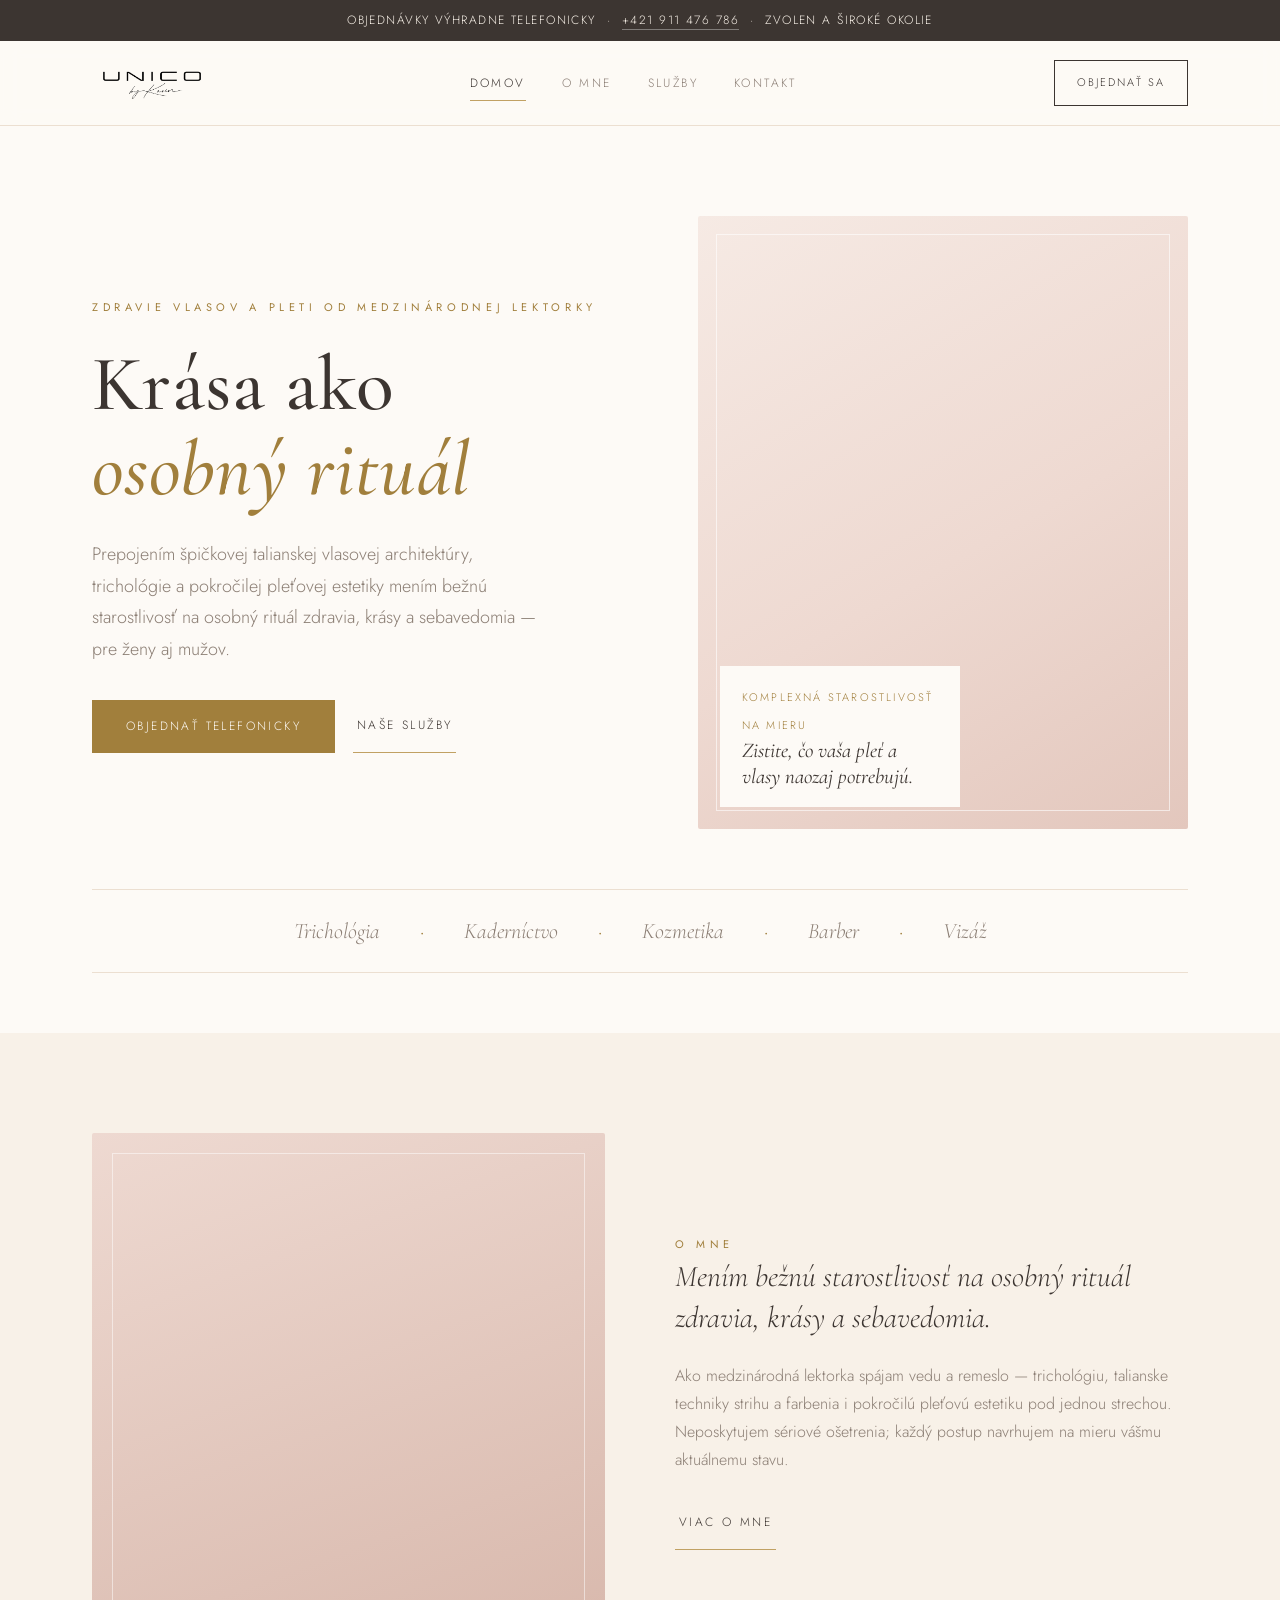
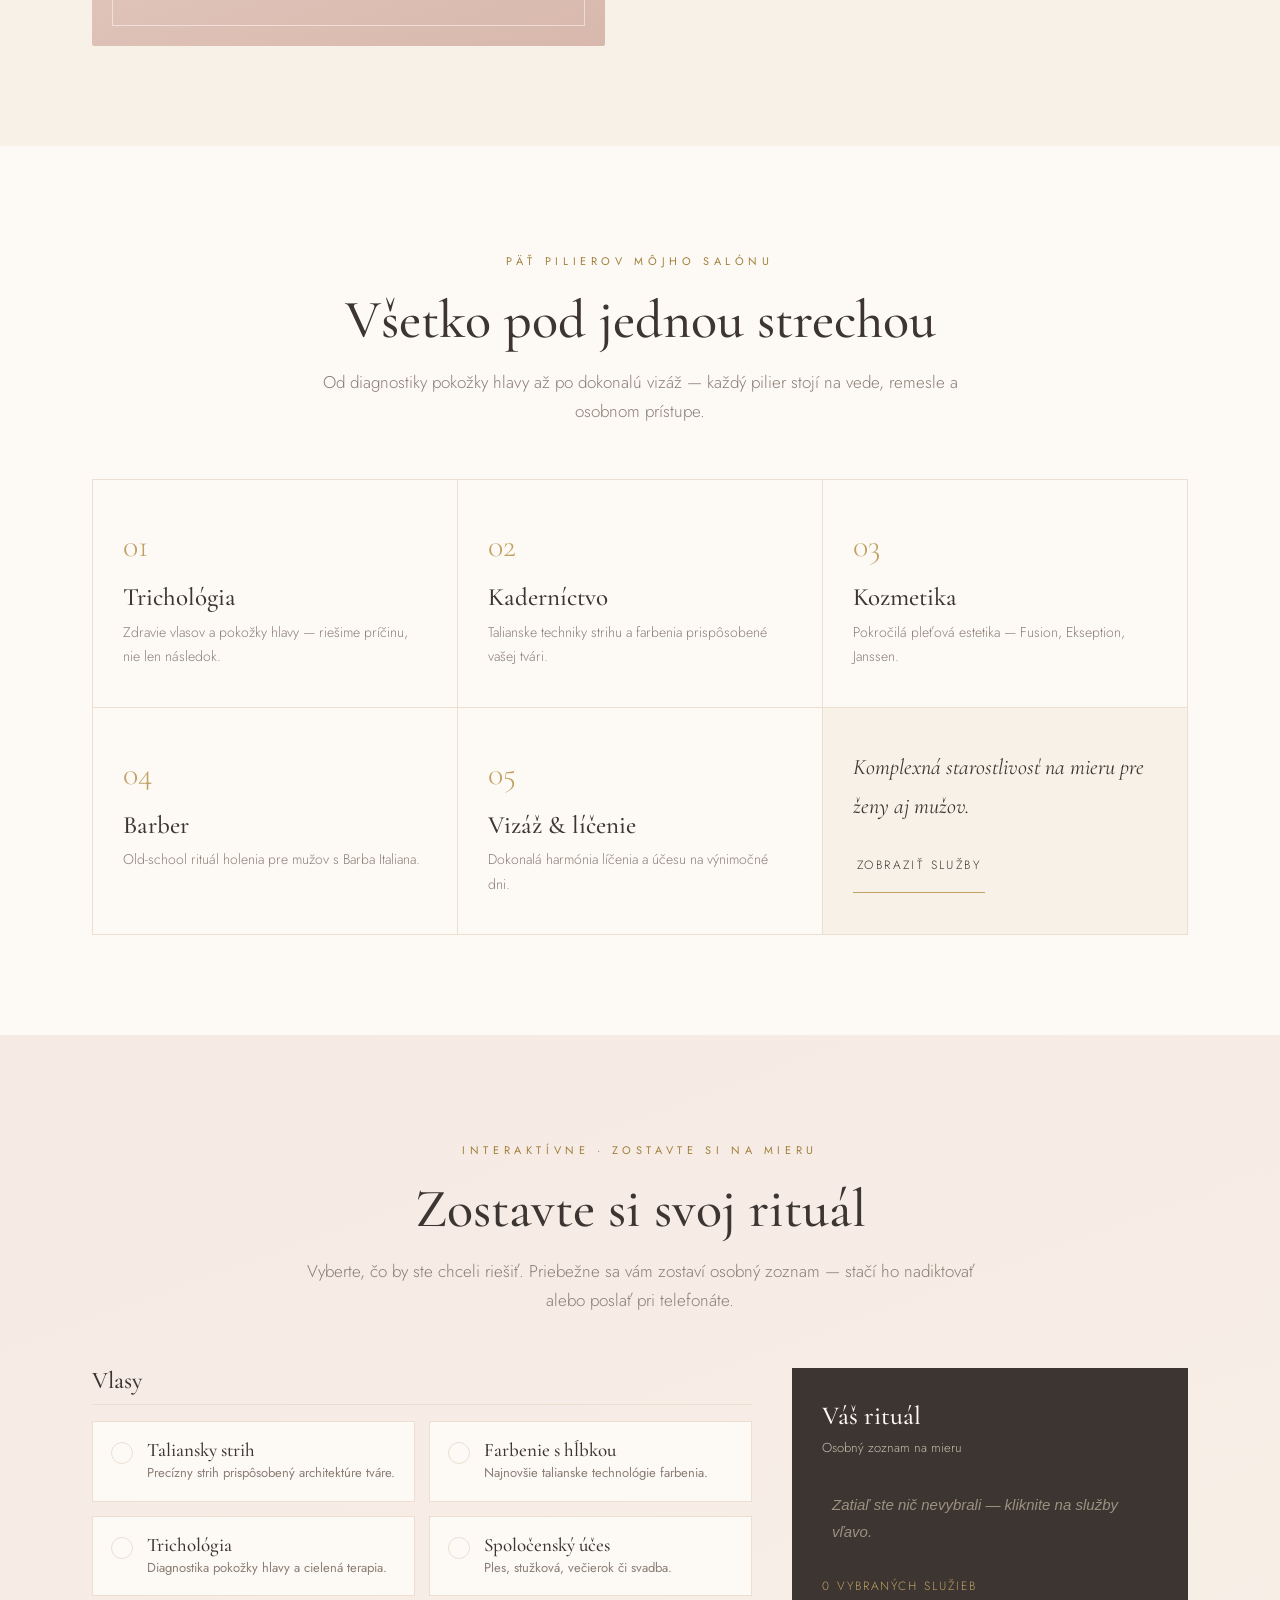
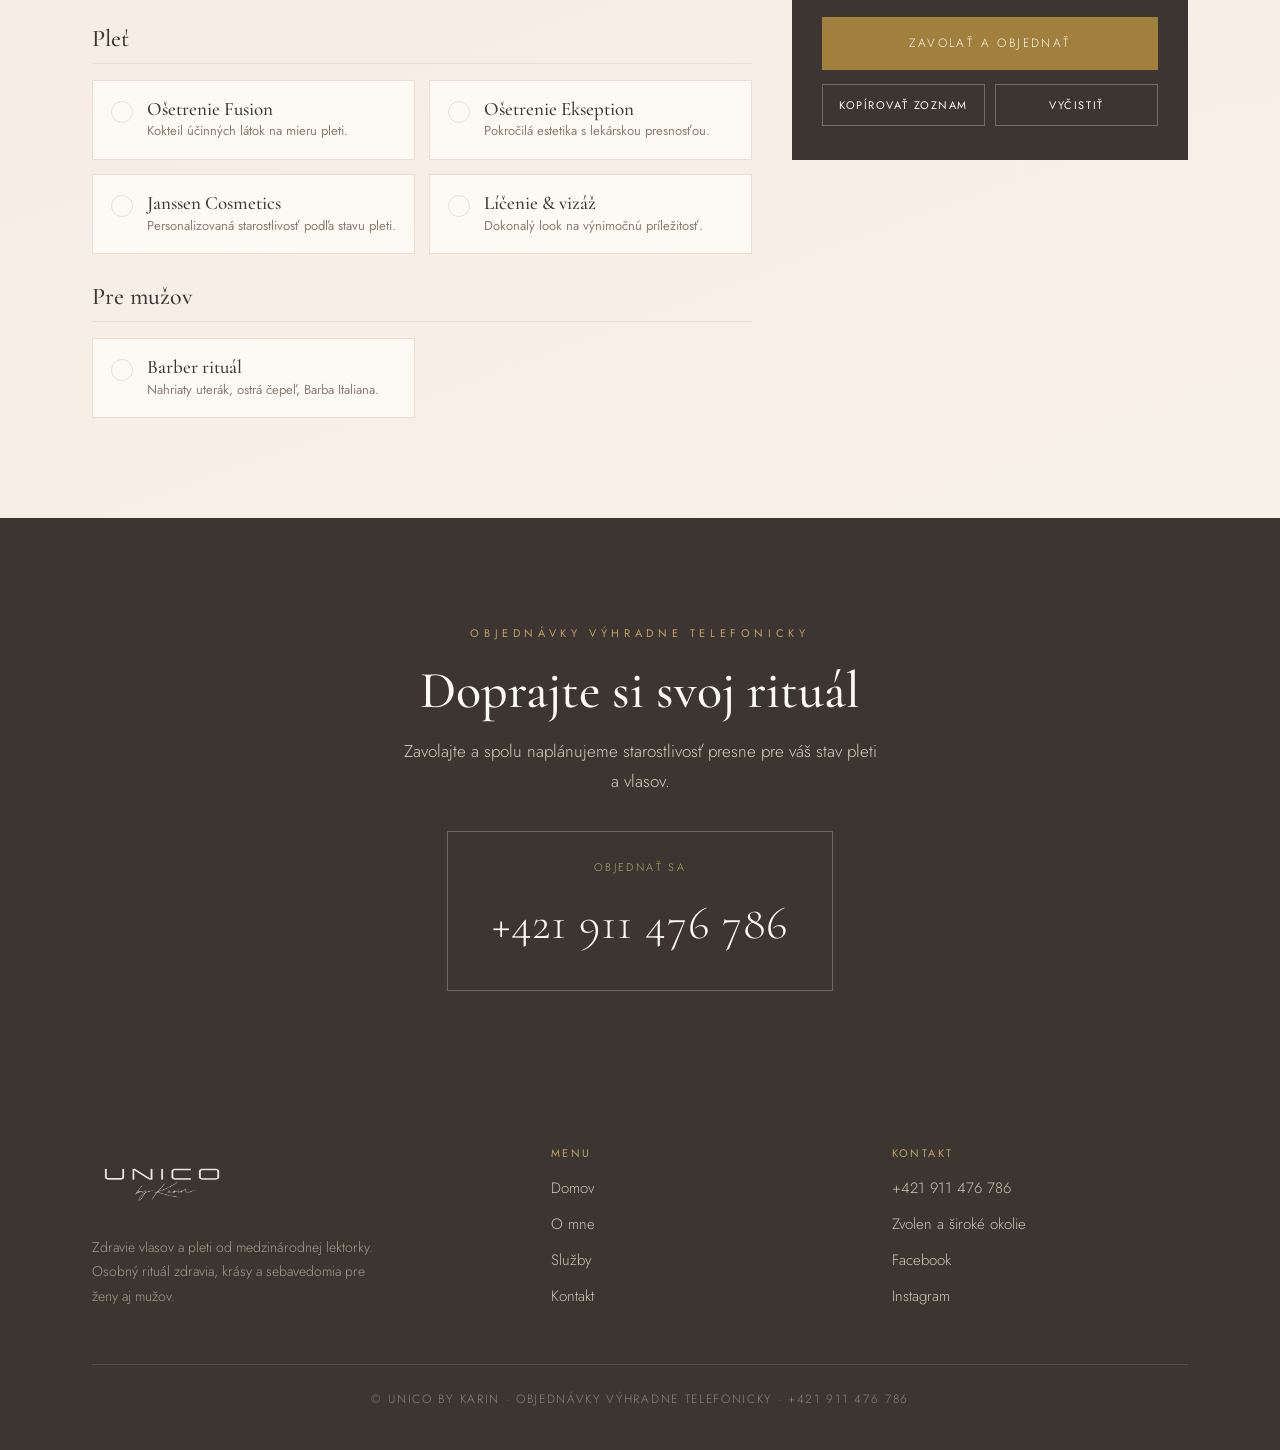
==== commit d624ce2d: "Domov: interaktívny konfigurátor rituálu (výber služieb, živý zoznam, kopírovanie)" ====
--- a/navrh-1/index.html
+++ b/navrh-1/index.html
@@ -47,10 +47,60 @@
   .p-item p{color:var(--soft);font-size:14px}
   .teaser .more{text-align:center;margin-top:48px}
 
+  /* --- domov: konfigurátor rituálu --- */
+  .config{background:linear-gradient(160deg,var(--blush),var(--cream))}
+  .config-grid{display:grid;grid-template-columns:1.5fr .9fr;gap:40px;align-items:start}
+  .opt-group{margin-bottom:30px}
+  .opt-group:last-child{margin-bottom:0}
+  .opt-group > h3{font-size:24px;margin-bottom:16px;padding-bottom:10px;border-bottom:1px solid var(--line)}
+  .opts{display:grid;grid-template-columns:1fr 1fr;gap:14px}
+  .opt{
+    display:flex;gap:14px;align-items:flex-start;text-align:left;
+    background:var(--paper);border:1px solid var(--line);padding:18px 18px;
+    cursor:pointer;transition:.25s;font-family:inherit;color:inherit;width:100%;
+  }
+  .opt:hover{border-color:var(--gold);transform:translateY(-2px)}
+  .opt.selected{border-color:var(--gold-deep);background:#fff;box-shadow:var(--shadow)}
+  .opt .check{
+    flex:none;width:22px;height:22px;border-radius:50%;border:1.5px solid var(--line);
+    display:flex;align-items:center;justify-content:center;margin-top:2px;transition:.25s;
+    font-size:12px;color:transparent;
+  }
+  .opt.selected .check{background:var(--gold-deep);border-color:var(--gold-deep);color:#fff}
+  .opt .opt-txt h4{font-size:19px;margin-bottom:2px;font-weight:500}
+  .opt .opt-txt p{font-size:13px;color:var(--soft);line-height:1.5;margin:0}
+
+  .config-summary{
+    position:sticky;top:104px;background:var(--ink);color:var(--paper);padding:34px 30px;
+  }
+  .config-summary h3{color:var(--paper);font-size:26px;margin-bottom:6px}
+  .config-summary .sum-sub{font-size:13px;color:#c9beae;margin-bottom:22px}
+  #ritual-list{list-style:none;margin:0 0 20px;padding:0;min-height:60px}
+  #ritual-list li{
+    font-size:15px;color:var(--paper);padding:11px 0;border-bottom:1px solid rgba(255,255,255,.14);
+    display:flex;gap:10px;align-items:flex-start;
+  }
+  #ritual-list li::before{content:"—";color:var(--gold)}
+  #ritual-list li.empty{color:#9c9081;border:none;font-style:italic}
+  #ritual-list li.empty::before{content:""}
+  .sum-count{font-size:12px;letter-spacing:.16em;text-transform:uppercase;color:var(--gold);margin-bottom:20px}
+  .config-summary .btn{width:100%;text-align:center;background:var(--gold-deep)}
+  .config-summary .btn:hover{background:var(--gold)}
+  .sum-actions{display:flex;gap:10px;margin-top:14px}
+  .sum-actions button{
+    flex:1;background:none;border:1px solid rgba(255,255,255,.28);color:var(--paper);
+    padding:12px;font-size:11px;letter-spacing:.14em;text-transform:uppercase;cursor:pointer;
+    font-family:inherit;transition:.25s;
+  }
+  .sum-actions button:hover{border-color:var(--gold);color:var(--gold)}
+
   @media(max-width:860px){
     .hero-grid,.intro-grid{grid-template-columns:1fr;gap:44px}
     .p-list{grid-template-columns:1fr}
     .strip{gap:22px;font-size:19px}
+    .config-grid{grid-template-columns:1fr;gap:28px}
+    .opts{grid-template-columns:1fr}
+    .config-summary{position:static}
   }
 </style>
 </head>
@@ -138,6 +188,88 @@
   </div>
 </section>
 
+<section class="config" id="konfigurator">
+  <div class="wrap">
+    <div class="sec-head center">
+      <span class="eyebrow">Interaktívne · zostavte si na mieru</span>
+      <h2>Zostavte si svoj rituál</h2>
+      <p>Vyberte, čo by ste chceli riešiť. Priebežne sa vám zostaví osobný zoznam — stačí ho nadiktovať alebo poslať pri telefonáte.</p>
+    </div>
+
+    <div class="config-grid">
+      <div class="config-options">
+        <div class="opt-group">
+          <h3>Vlasy</h3>
+          <div class="opts">
+            <button type="button" class="opt" data-name="Taliansky strih">
+              <span class="check">✓</span>
+              <span class="opt-txt"><h4>Taliansky strih</h4><p>Precízny strih prispôsobený architektúre tváre.</p></span>
+            </button>
+            <button type="button" class="opt" data-name="Farbenie s hĺbkou">
+              <span class="check">✓</span>
+              <span class="opt-txt"><h4>Farbenie s hĺbkou</h4><p>Najnovšie talianske technológie farbenia.</p></span>
+            </button>
+            <button type="button" class="opt" data-name="Trichológia — diagnostika a terapia">
+              <span class="check">✓</span>
+              <span class="opt-txt"><h4>Trichológia</h4><p>Diagnostika pokožky hlavy a cielená terapia.</p></span>
+            </button>
+            <button type="button" class="opt" data-name="Spoločenský účes">
+              <span class="check">✓</span>
+              <span class="opt-txt"><h4>Spoločenský účes</h4><p>Ples, stužková, večierok či svadba.</p></span>
+            </button>
+          </div>
+        </div>
+
+        <div class="opt-group">
+          <h3>Pleť</h3>
+          <div class="opts">
+            <button type="button" class="opt" data-name="Ošetrenie Fusion">
+              <span class="check">✓</span>
+              <span class="opt-txt"><h4>Ošetrenie Fusion</h4><p>Kokteil účinných látok na mieru pleti.</p></span>
+            </button>
+            <button type="button" class="opt" data-name="Ošetrenie Ekseption">
+              <span class="check">✓</span>
+              <span class="opt-txt"><h4>Ošetrenie Ekseption</h4><p>Pokročilá estetika s lekárskou presnosťou.</p></span>
+            </button>
+            <button type="button" class="opt" data-name="Ošetrenie Janssen Cosmetics">
+              <span class="check">✓</span>
+              <span class="opt-txt"><h4>Janssen Cosmetics</h4><p>Personalizovaná starostlivosť podľa stavu pleti.</p></span>
+            </button>
+            <button type="button" class="opt" data-name="Profesionálne líčenie (vizáž)">
+              <span class="check">✓</span>
+              <span class="opt-txt"><h4>Líčenie &amp; vizáž</h4><p>Dokonalý look na výnimočnú príležitosť.</p></span>
+            </button>
+          </div>
+        </div>
+
+        <div class="opt-group">
+          <h3>Pre mužov</h3>
+          <div class="opts">
+            <button type="button" class="opt" data-name="Old-school barber rituál">
+              <span class="check">✓</span>
+              <span class="opt-txt"><h4>Barber rituál</h4><p>Nahriaty uterák, ostrá čepeľ, Barba Italiana.</p></span>
+            </button>
+          </div>
+        </div>
+      </div>
+
+      <aside class="config-summary">
+        <h3>Váš rituál</h3>
+        <p class="sum-sub">Osobný zoznam na mieru</p>
+        <ul id="ritual-list">
+          <li class="empty">Zatiaľ ste nič nevybrali — kliknite na služby vľavo.</li>
+        </ul>
+        <div class="sum-count"><span id="ritual-count">0</span> vybraných služieb</div>
+        <a class="btn" href="tel:+421911476786">Zavolať a objednať</a>
+        <div class="sum-actions">
+          <button type="button" id="copy-ritual">Kopírovať zoznam</button>
+          <button type="button" id="reset-ritual">Vyčistiť</button>
+        </div>
+      </aside>
+    </div>
+  </div>
+</section>
+
 <section class="cta-band">
   <div class="wrap">
     <span class="eyebrow">Objednávky výhradne telefonicky</span>
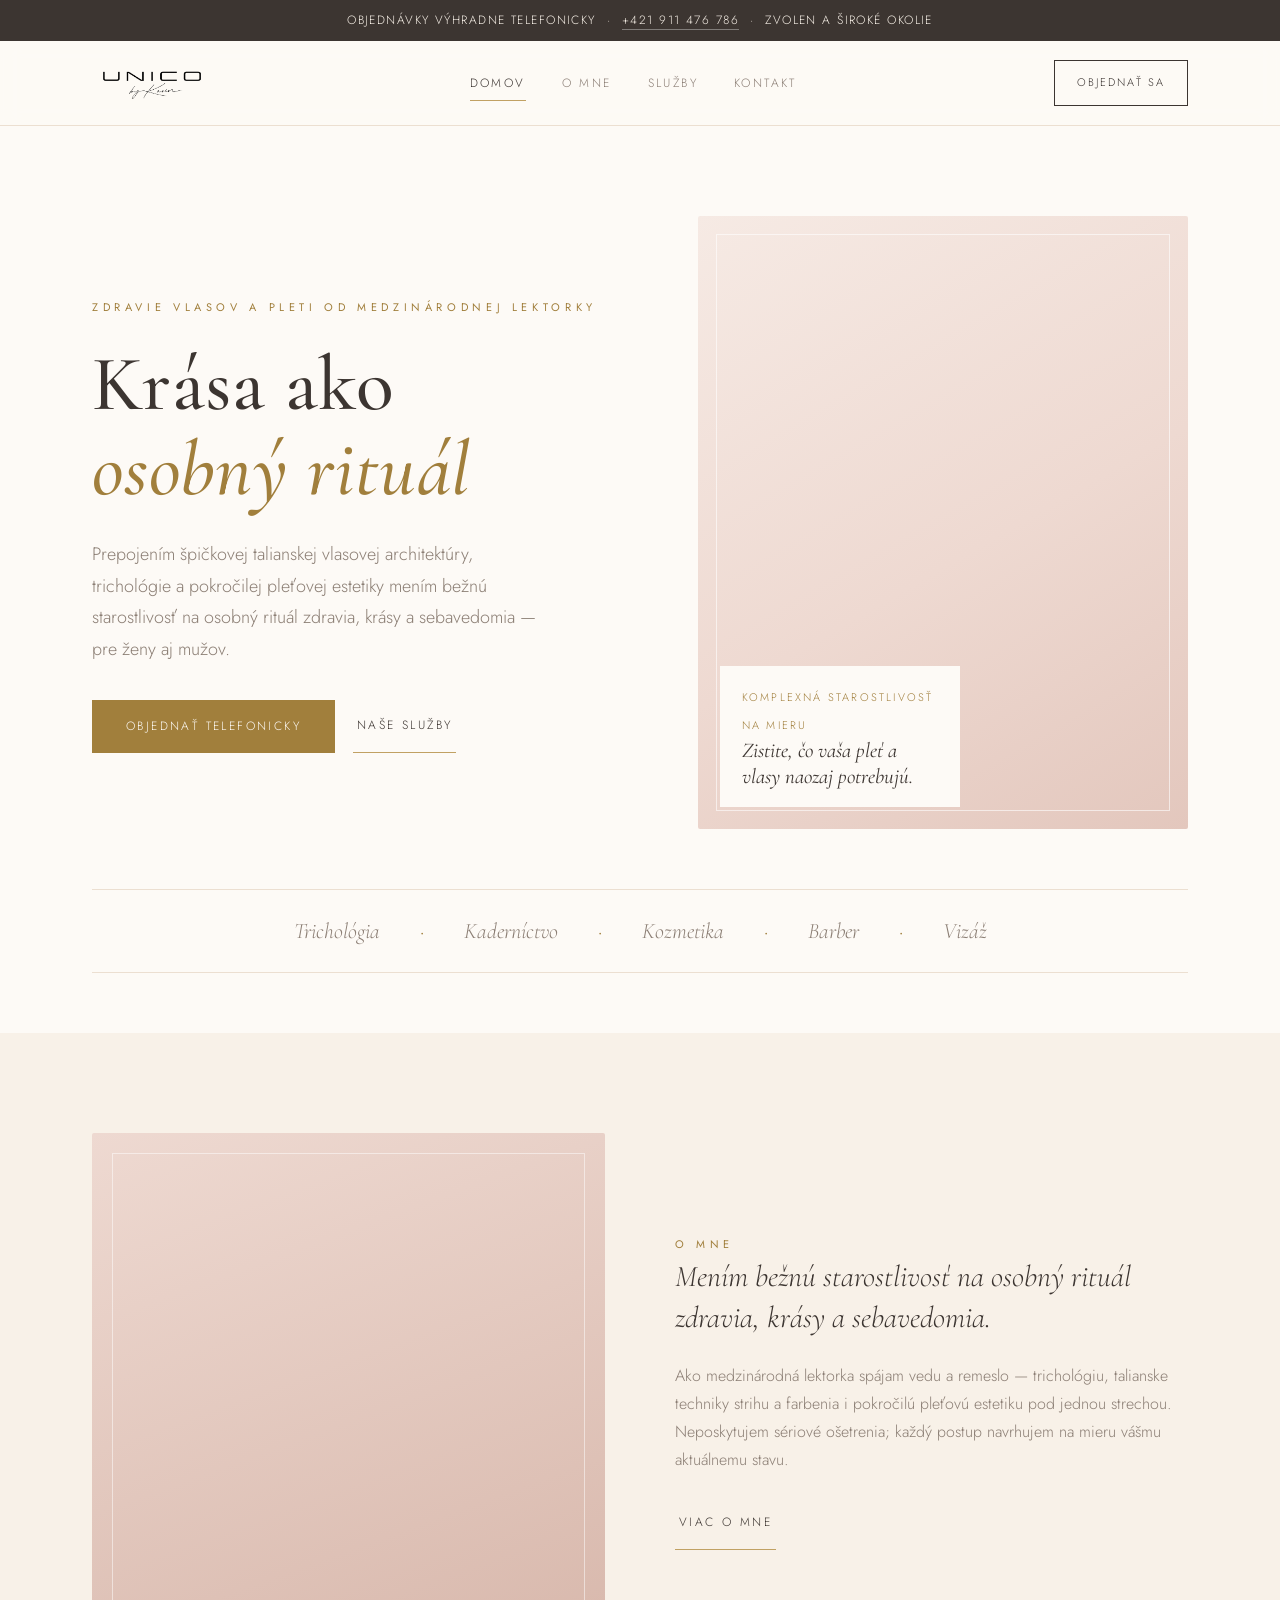
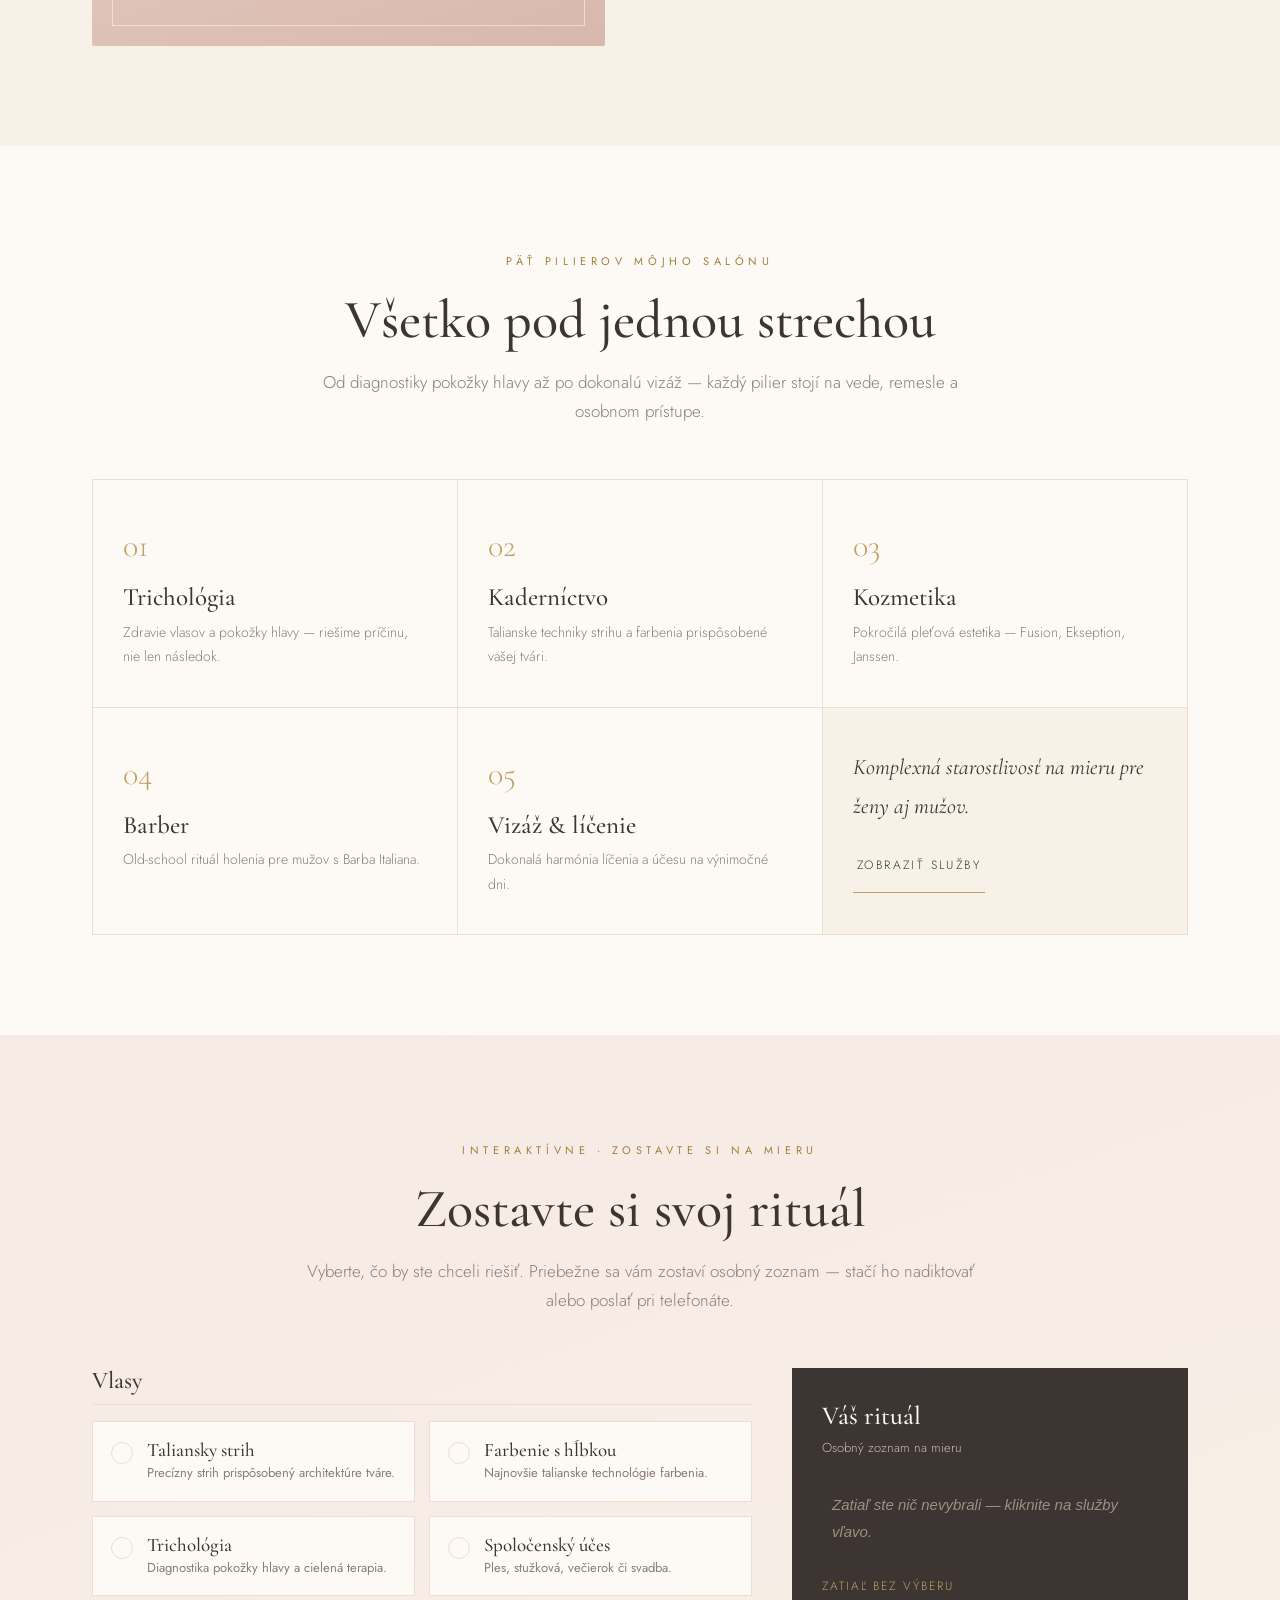
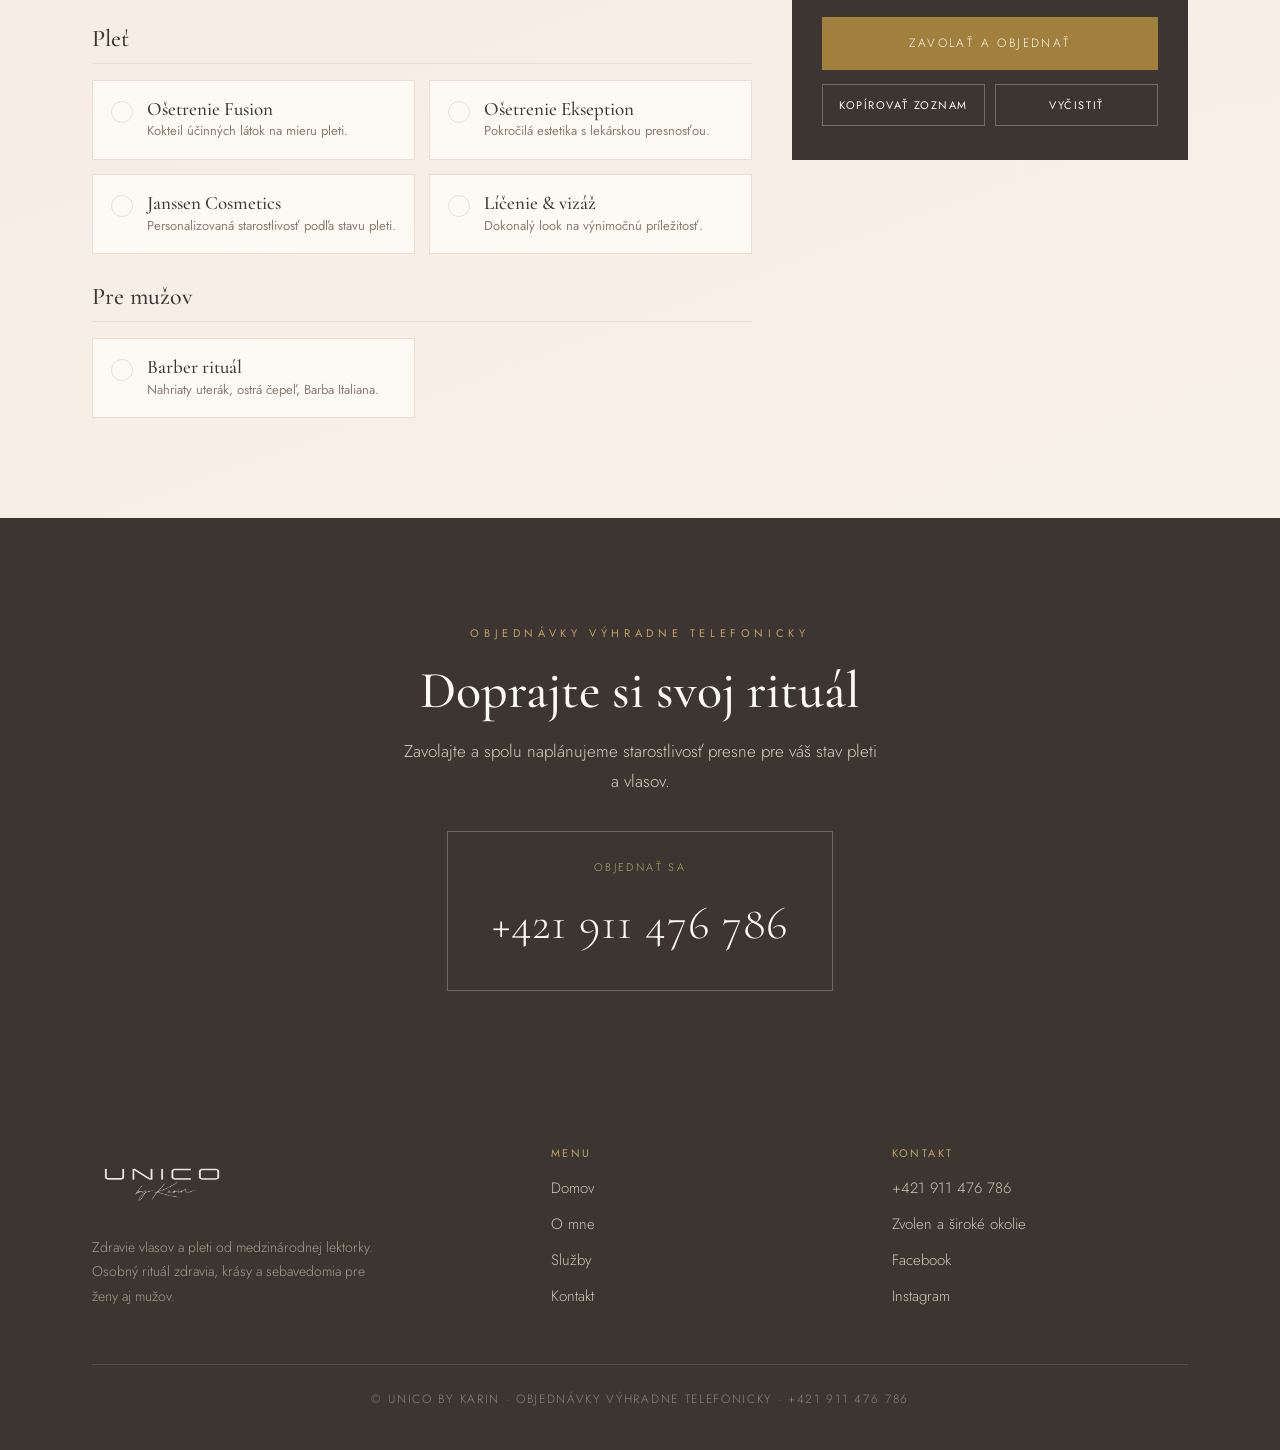
==== commit fc7242d4: "Konfigurátor: správne skloňovanie počtu vybraných služieb" ====
--- a/navrh-1/index.html
+++ b/navrh-1/index.html
@@ -259,7 +259,7 @@
         <ul id="ritual-list">
           <li class="empty">Zatiaľ ste nič nevybrali — kliknite na služby vľavo.</li>
         </ul>
-        <div class="sum-count"><span id="ritual-count">0</span> vybraných služieb</div>
+        <div class="sum-count" id="sum-count">Zatiaľ bez výberu</div>
         <a class="btn" href="tel:+421911476786">Zavolať a objednať</a>
         <div class="sum-actions">
           <button type="button" id="copy-ritual">Kopírovať zoznam</button>
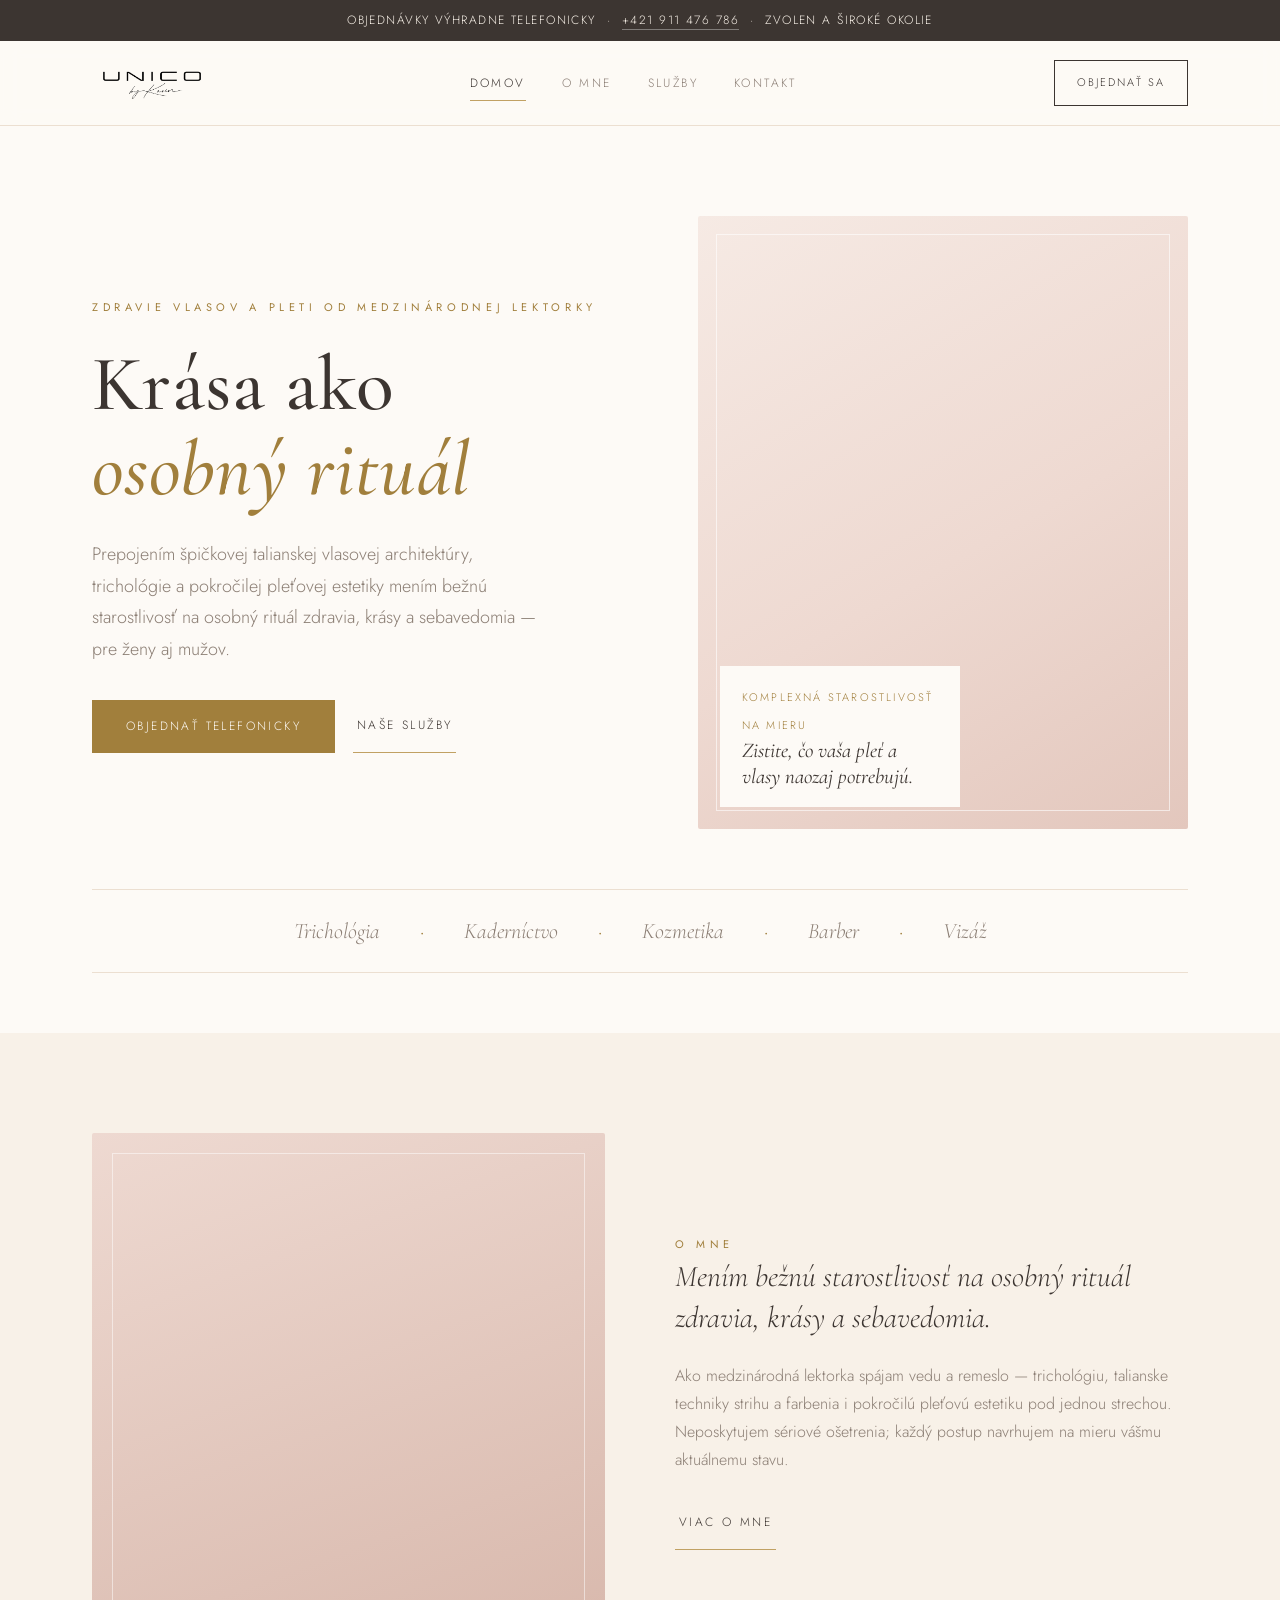
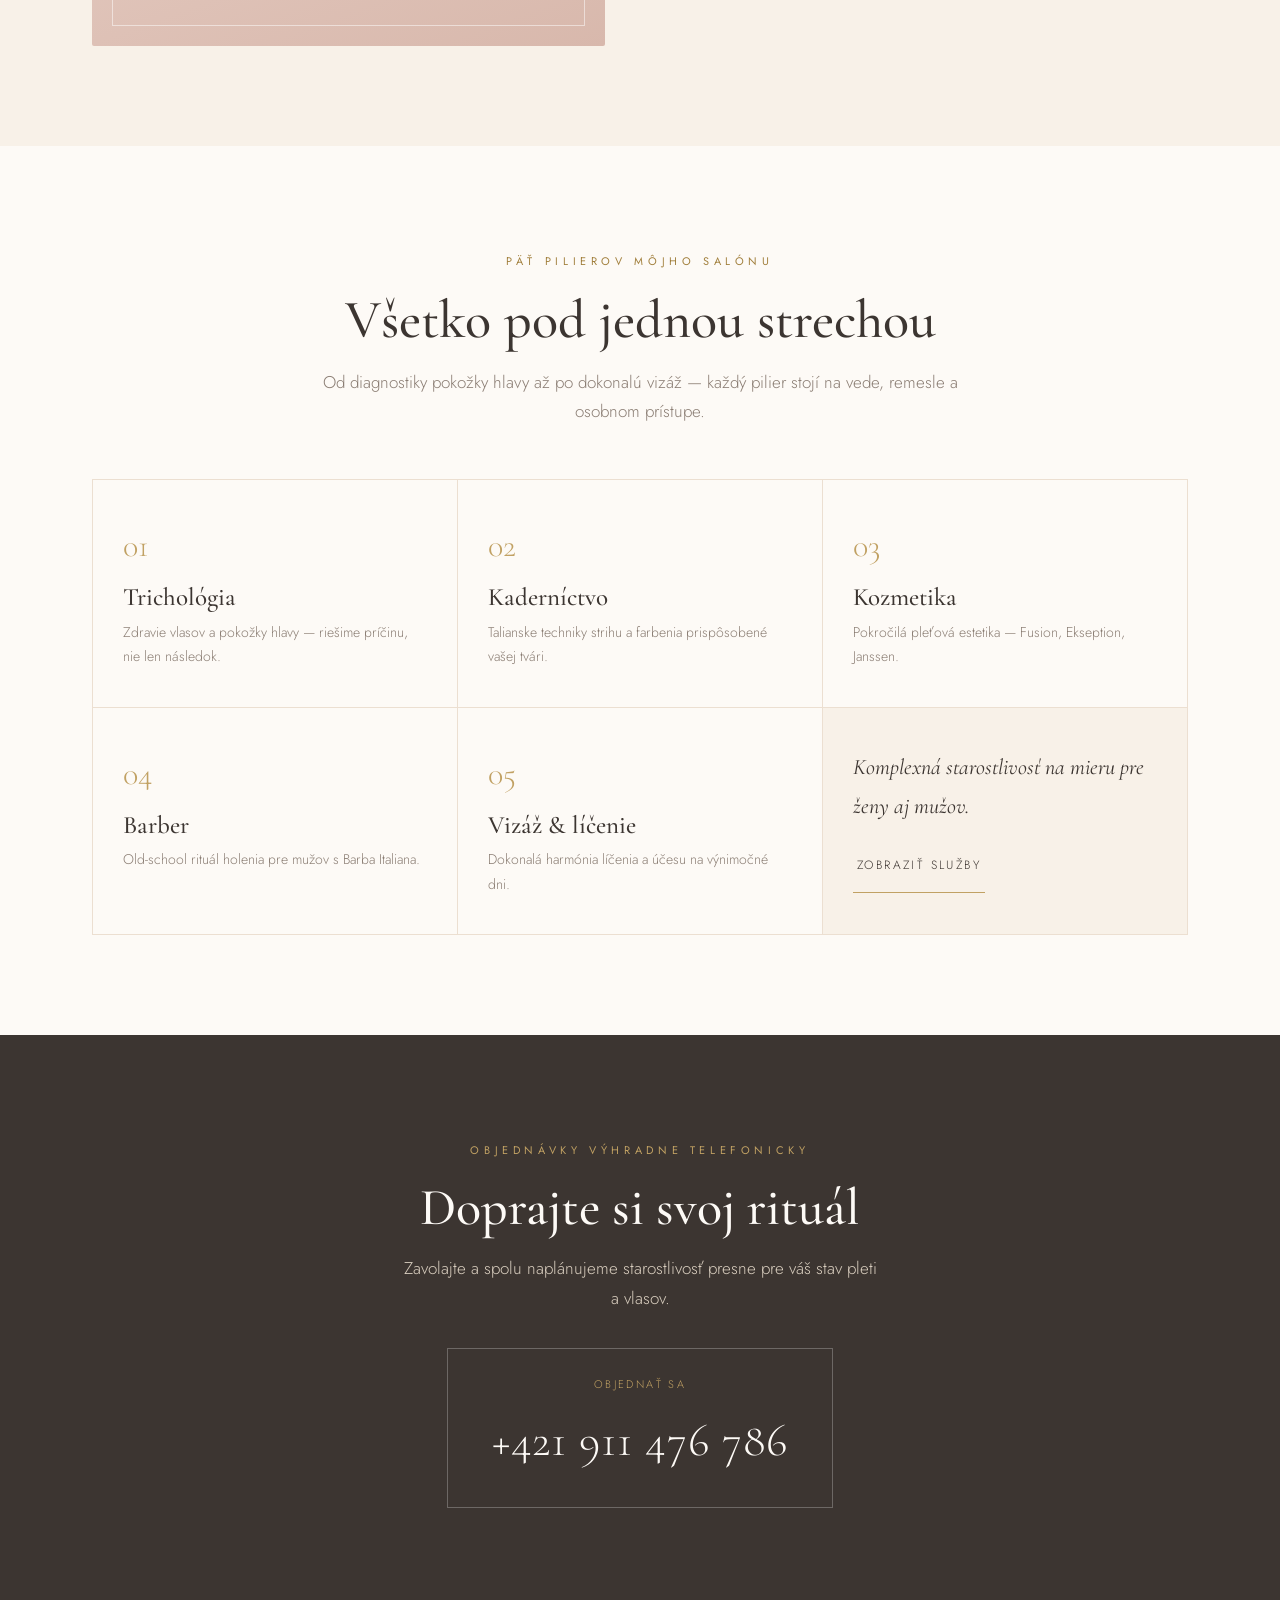
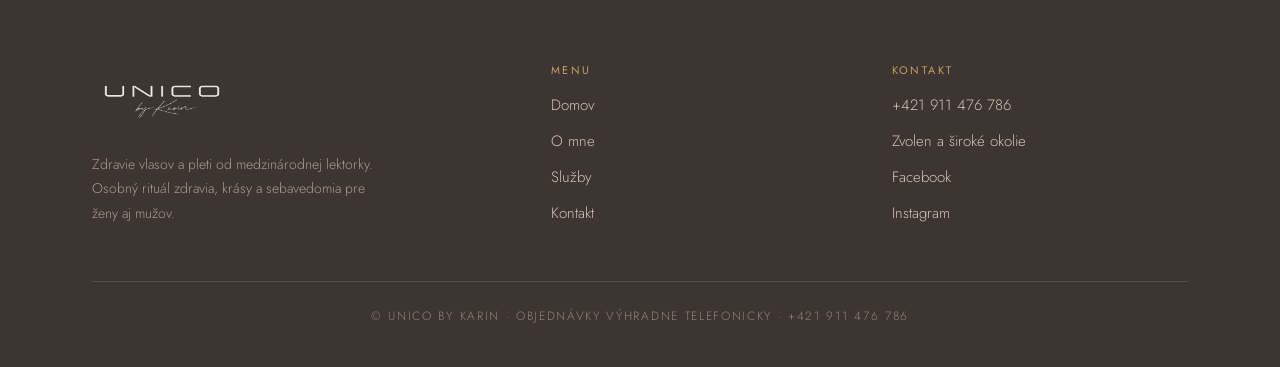
==== commit a858b7b2: "Odstránený konfigurátor rituálu z domovskej stránky" ====
--- a/navrh-1/index.html
+++ b/navrh-1/index.html
@@ -47,60 +47,10 @@
   .p-item p{color:var(--soft);font-size:14px}
   .teaser .more{text-align:center;margin-top:48px}
 
-  /* --- domov: konfigurátor rituálu --- */
-  .config{background:linear-gradient(160deg,var(--blush),var(--cream))}
-  .config-grid{display:grid;grid-template-columns:1.5fr .9fr;gap:40px;align-items:start}
-  .opt-group{margin-bottom:30px}
-  .opt-group:last-child{margin-bottom:0}
-  .opt-group > h3{font-size:24px;margin-bottom:16px;padding-bottom:10px;border-bottom:1px solid var(--line)}
-  .opts{display:grid;grid-template-columns:1fr 1fr;gap:14px}
-  .opt{
-    display:flex;gap:14px;align-items:flex-start;text-align:left;
-    background:var(--paper);border:1px solid var(--line);padding:18px 18px;
-    cursor:pointer;transition:.25s;font-family:inherit;color:inherit;width:100%;
-  }
-  .opt:hover{border-color:var(--gold);transform:translateY(-2px)}
-  .opt.selected{border-color:var(--gold-deep);background:#fff;box-shadow:var(--shadow)}
-  .opt .check{
-    flex:none;width:22px;height:22px;border-radius:50%;border:1.5px solid var(--line);
-    display:flex;align-items:center;justify-content:center;margin-top:2px;transition:.25s;
-    font-size:12px;color:transparent;
-  }
-  .opt.selected .check{background:var(--gold-deep);border-color:var(--gold-deep);color:#fff}
-  .opt .opt-txt h4{font-size:19px;margin-bottom:2px;font-weight:500}
-  .opt .opt-txt p{font-size:13px;color:var(--soft);line-height:1.5;margin:0}
-
-  .config-summary{
-    position:sticky;top:104px;background:var(--ink);color:var(--paper);padding:34px 30px;
-  }
-  .config-summary h3{color:var(--paper);font-size:26px;margin-bottom:6px}
-  .config-summary .sum-sub{font-size:13px;color:#c9beae;margin-bottom:22px}
-  #ritual-list{list-style:none;margin:0 0 20px;padding:0;min-height:60px}
-  #ritual-list li{
-    font-size:15px;color:var(--paper);padding:11px 0;border-bottom:1px solid rgba(255,255,255,.14);
-    display:flex;gap:10px;align-items:flex-start;
-  }
-  #ritual-list li::before{content:"—";color:var(--gold)}
-  #ritual-list li.empty{color:#9c9081;border:none;font-style:italic}
-  #ritual-list li.empty::before{content:""}
-  .sum-count{font-size:12px;letter-spacing:.16em;text-transform:uppercase;color:var(--gold);margin-bottom:20px}
-  .config-summary .btn{width:100%;text-align:center;background:var(--gold-deep)}
-  .config-summary .btn:hover{background:var(--gold)}
-  .sum-actions{display:flex;gap:10px;margin-top:14px}
-  .sum-actions button{
-    flex:1;background:none;border:1px solid rgba(255,255,255,.28);color:var(--paper);
-    padding:12px;font-size:11px;letter-spacing:.14em;text-transform:uppercase;cursor:pointer;
-    font-family:inherit;transition:.25s;
-  }
-  .sum-actions button:hover{border-color:var(--gold);color:var(--gold)}
-
   @media(max-width:860px){
     .hero-grid,.intro-grid{grid-template-columns:1fr;gap:44px}
     .p-list{grid-template-columns:1fr}
     .strip{gap:22px;font-size:19px}
-    .config-grid{grid-template-columns:1fr;gap:28px}
-    .opts{grid-template-columns:1fr}
-    .config-summary{position:static}
   }
 </style>
 </head>
@@ -188,88 +138,6 @@
   </div>
 </section>
 
-<section class="config" id="konfigurator">
-  <div class="wrap">
-    <div class="sec-head center">
-      <span class="eyebrow">Interaktívne · zostavte si na mieru</span>
-      <h2>Zostavte si svoj rituál</h2>
-      <p>Vyberte, čo by ste chceli riešiť. Priebežne sa vám zostaví osobný zoznam — stačí ho nadiktovať alebo poslať pri telefonáte.</p>
-    </div>
-
-    <div class="config-grid">
-      <div class="config-options">
-        <div class="opt-group">
-          <h3>Vlasy</h3>
-          <div class="opts">
-            <button type="button" class="opt" data-name="Taliansky strih">
-              <span class="check">✓</span>
-              <span class="opt-txt"><h4>Taliansky strih</h4><p>Precízny strih prispôsobený architektúre tváre.</p></span>
-            </button>
-            <button type="button" class="opt" data-name="Farbenie s hĺbkou">
-              <span class="check">✓</span>
-              <span class="opt-txt"><h4>Farbenie s hĺbkou</h4><p>Najnovšie talianske technológie farbenia.</p></span>
-            </button>
-            <button type="button" class="opt" data-name="Trichológia — diagnostika a terapia">
-              <span class="check">✓</span>
-              <span class="opt-txt"><h4>Trichológia</h4><p>Diagnostika pokožky hlavy a cielená terapia.</p></span>
-            </button>
-            <button type="button" class="opt" data-name="Spoločenský účes">
-              <span class="check">✓</span>
-              <span class="opt-txt"><h4>Spoločenský účes</h4><p>Ples, stužková, večierok či svadba.</p></span>
-            </button>
-          </div>
-        </div>
-
-        <div class="opt-group">
-          <h3>Pleť</h3>
-          <div class="opts">
-            <button type="button" class="opt" data-name="Ošetrenie Fusion">
-              <span class="check">✓</span>
-              <span class="opt-txt"><h4>Ošetrenie Fusion</h4><p>Kokteil účinných látok na mieru pleti.</p></span>
-            </button>
-            <button type="button" class="opt" data-name="Ošetrenie Ekseption">
-              <span class="check">✓</span>
-              <span class="opt-txt"><h4>Ošetrenie Ekseption</h4><p>Pokročilá estetika s lekárskou presnosťou.</p></span>
-            </button>
-            <button type="button" class="opt" data-name="Ošetrenie Janssen Cosmetics">
-              <span class="check">✓</span>
-              <span class="opt-txt"><h4>Janssen Cosmetics</h4><p>Personalizovaná starostlivosť podľa stavu pleti.</p></span>
-            </button>
-            <button type="button" class="opt" data-name="Profesionálne líčenie (vizáž)">
-              <span class="check">✓</span>
-              <span class="opt-txt"><h4>Líčenie &amp; vizáž</h4><p>Dokonalý look na výnimočnú príležitosť.</p></span>
-            </button>
-          </div>
-        </div>
-
-        <div class="opt-group">
-          <h3>Pre mužov</h3>
-          <div class="opts">
-            <button type="button" class="opt" data-name="Old-school barber rituál">
-              <span class="check">✓</span>
-              <span class="opt-txt"><h4>Barber rituál</h4><p>Nahriaty uterák, ostrá čepeľ, Barba Italiana.</p></span>
-            </button>
-          </div>
-        </div>
-      </div>
-
-      <aside class="config-summary">
-        <h3>Váš rituál</h3>
-        <p class="sum-sub">Osobný zoznam na mieru</p>
-        <ul id="ritual-list">
-          <li class="empty">Zatiaľ ste nič nevybrali — kliknite na služby vľavo.</li>
-        </ul>
-        <div class="sum-count" id="sum-count">Zatiaľ bez výberu</div>
-        <a class="btn" href="tel:+421911476786">Zavolať a objednať</a>
-        <div class="sum-actions">
-          <button type="button" id="copy-ritual">Kopírovať zoznam</button>
-          <button type="button" id="reset-ritual">Vyčistiť</button>
-        </div>
-      </aside>
-    </div>
-  </div>
-</section>
-
 <section class="cta-band">
   <div class="wrap">
     <span class="eyebrow">Objednávky výhradne telefonicky</span>
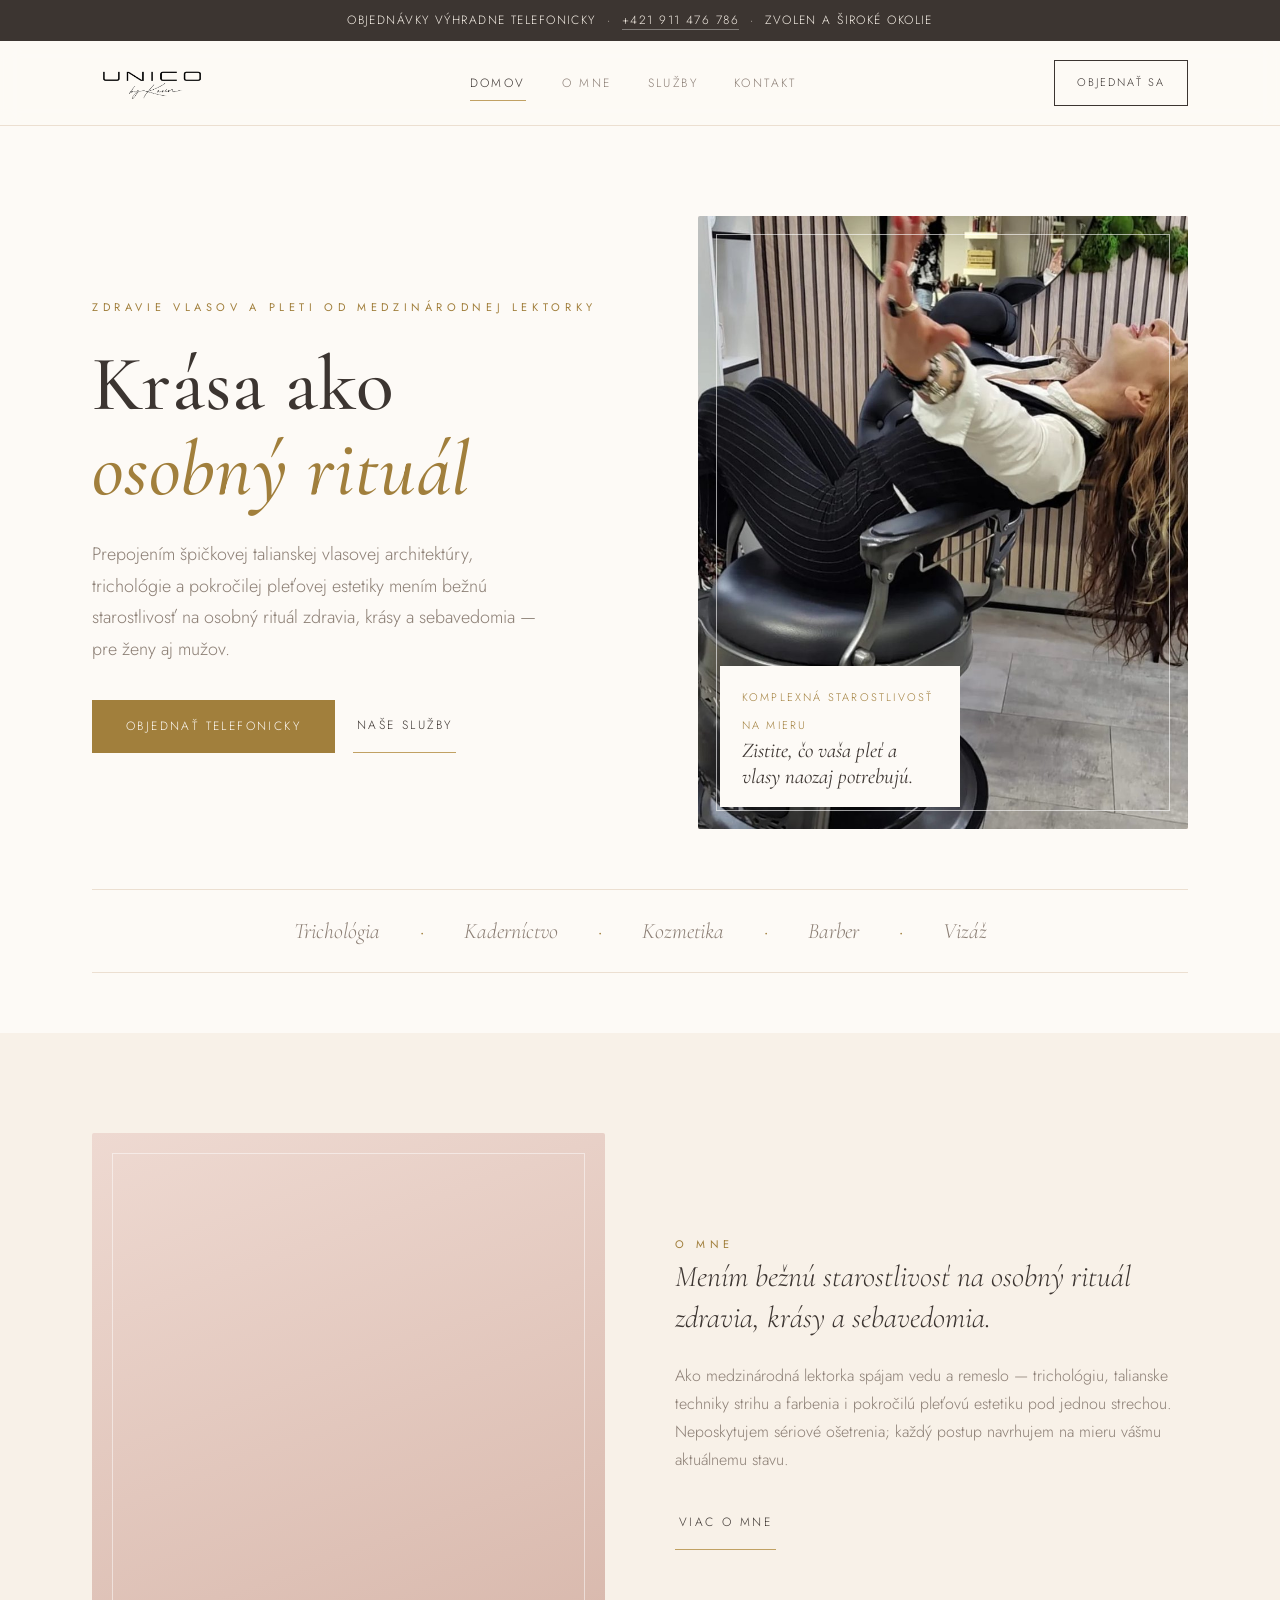
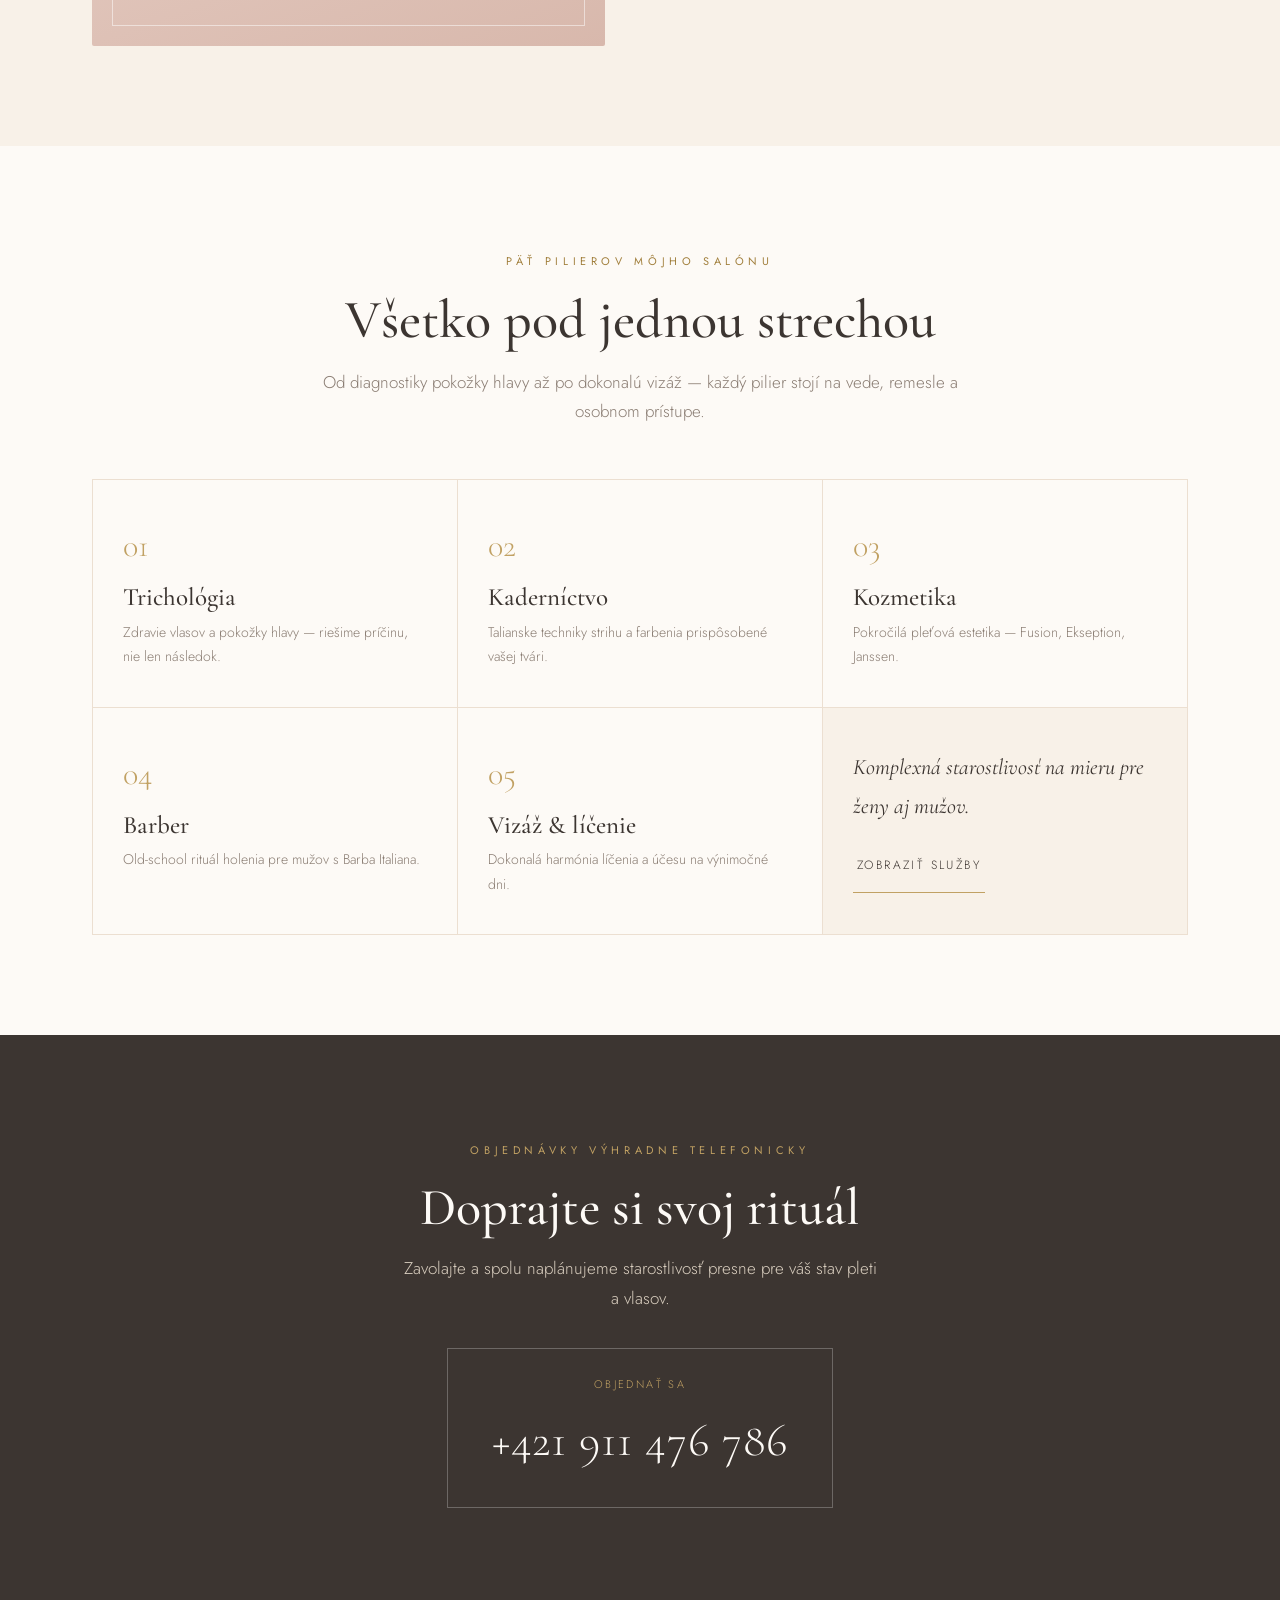
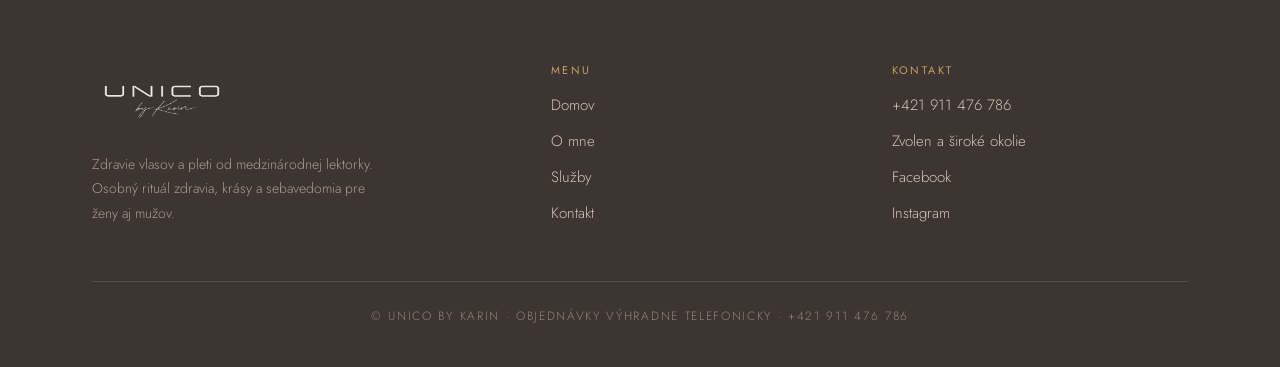
==== commit dd3b0900: "Hero: pridaná profilová fotka Karin na úvod" ====
--- a/navrh-1/index.html
+++ b/navrh-1/index.html
@@ -19,7 +19,9 @@
   .hero-actions{display:flex;gap:18px;align-items:center;flex-wrap:wrap}
   .hero-img{position:relative;aspect-ratio:4/5;border-radius:2px;overflow:hidden;
     background:linear-gradient(150deg,#f6eae4 0%,#eed9d1 55%,#e3c7bd 100%)}
-  .hero-img .ornament{position:absolute;inset:18px;border:1px solid rgba(255,255,255,.6)}
+  .hero-img img.photo{position:absolute;inset:0;width:100%;height:100%;object-fit:cover;object-position:center 30%}
+  .hero-img .ornament{position:absolute;inset:18px;border:1px solid rgba(255,255,255,.6);z-index:2}
+  .hero-img .tag{z-index:3}
   .hero-img .tag{position:absolute;left:22px;bottom:22px;background:var(--paper);padding:16px 22px;max-width:240px}
   .hero-img .tag .serif-i{font-size:21px;display:block;line-height:1.25;color:var(--ink)}
   .hero-img .tag small{font-size:11px;letter-spacing:.2em;text-transform:uppercase;color:var(--gold-deep)}
@@ -86,6 +88,7 @@
       </div>
     </div>
     <div class="hero-img">
+      <img class="photo" src="img/karin-profil.jpg" alt="Karin v salóne UNICO by Karin">
       <div class="ornament"></div>
       <div class="tag">
         <small>Komplexná starostlivosť na mieru</small>
